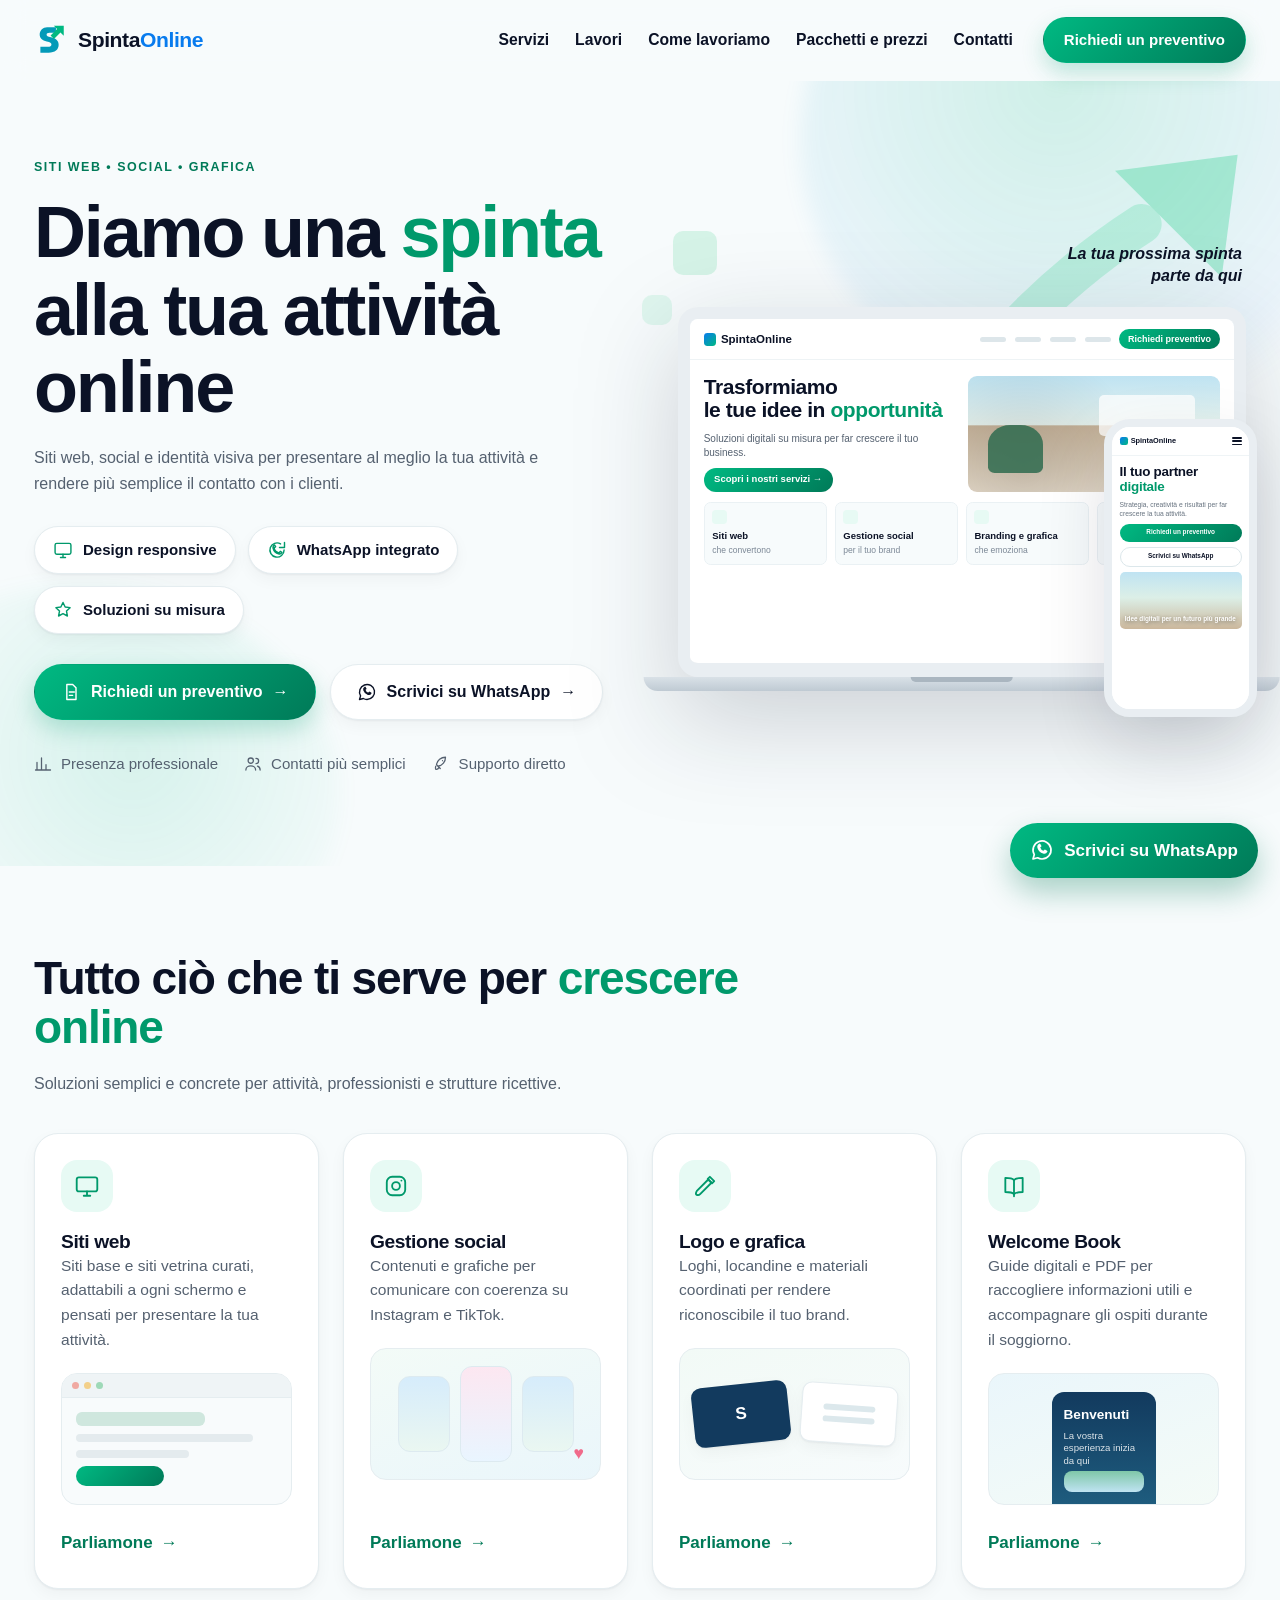
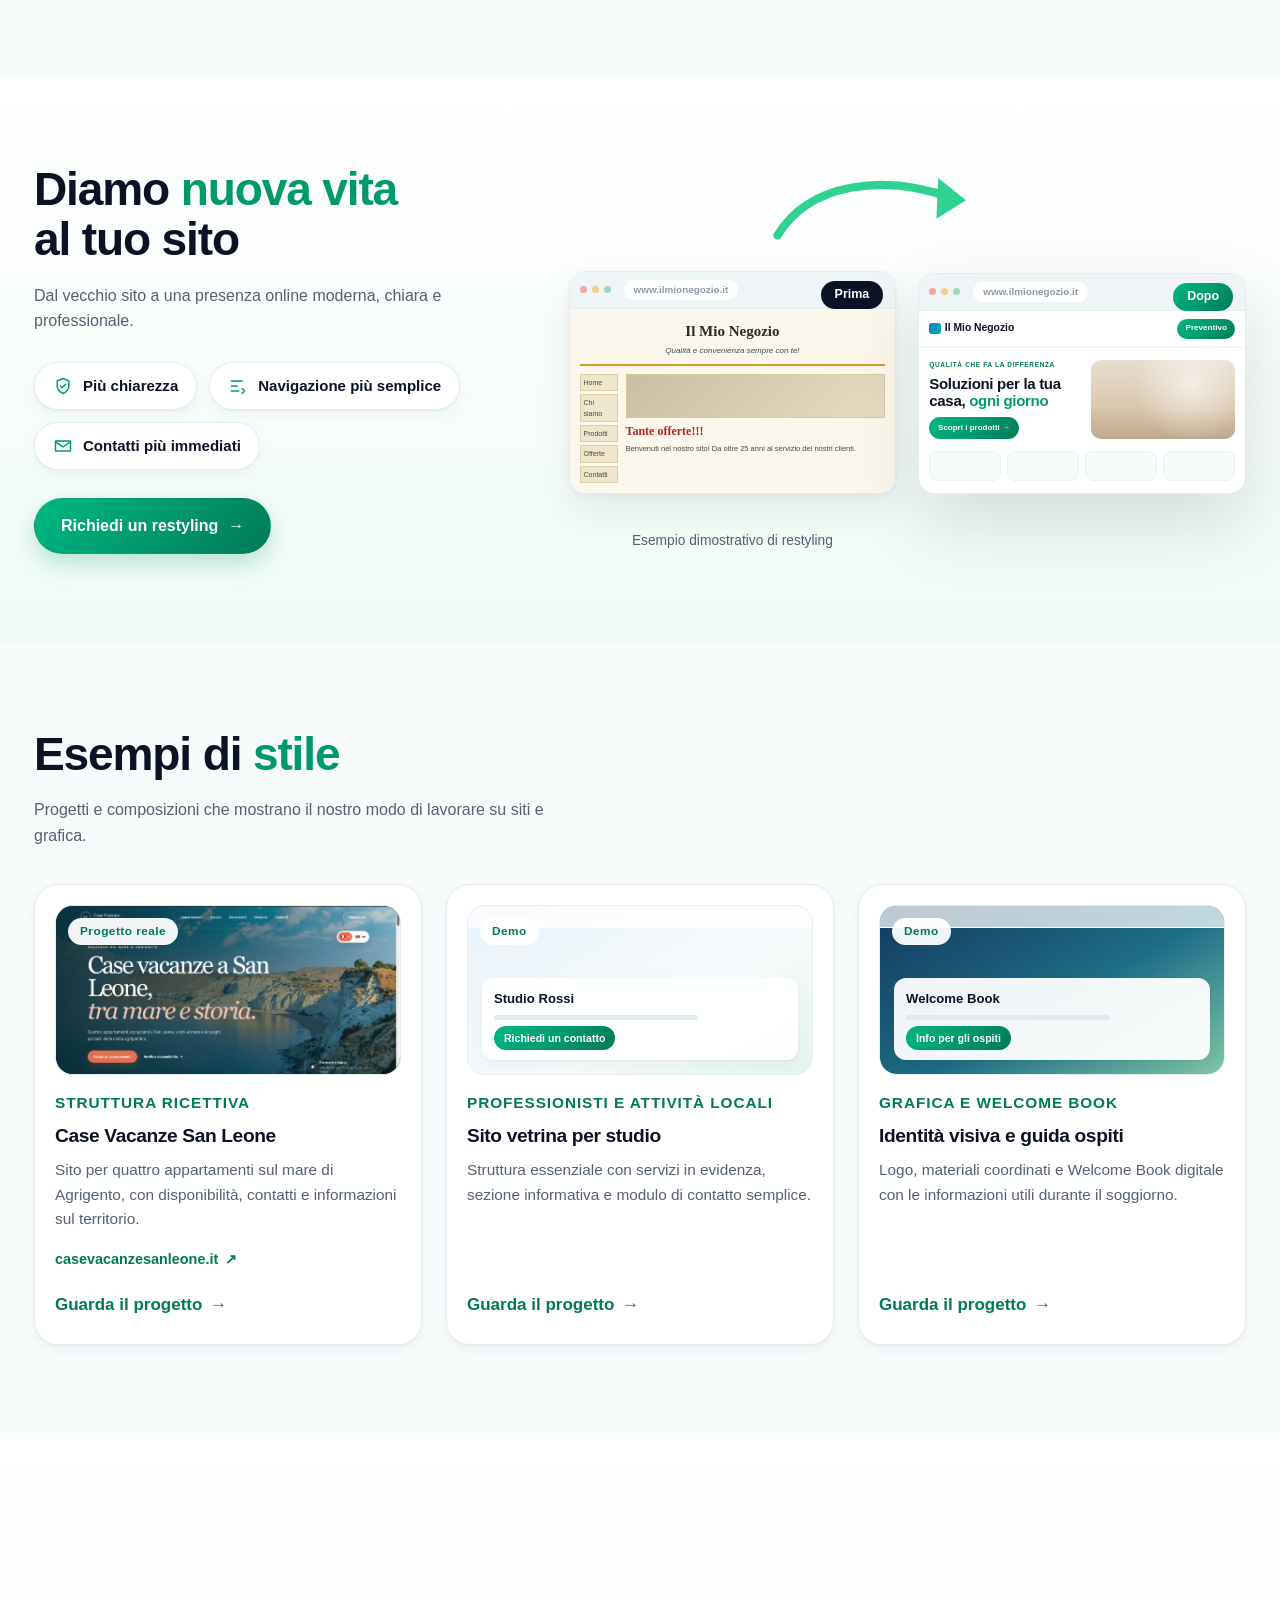
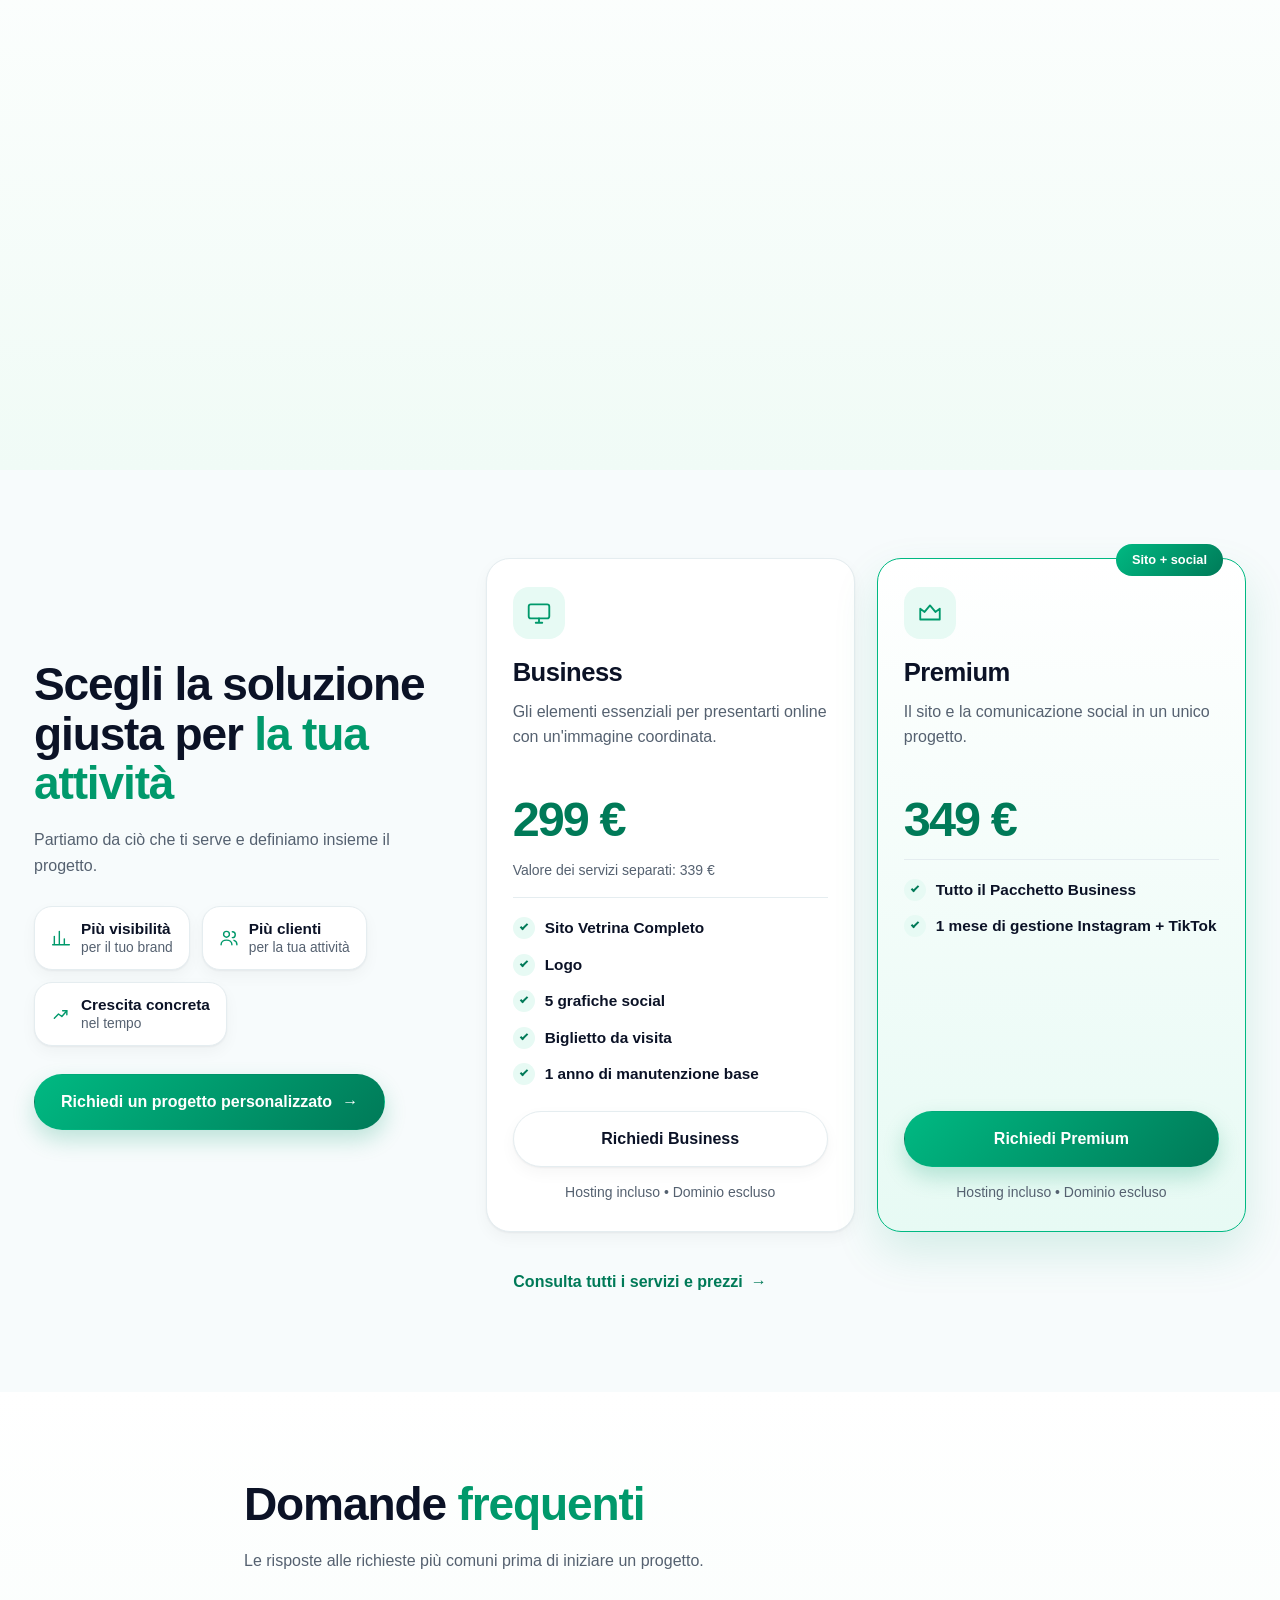
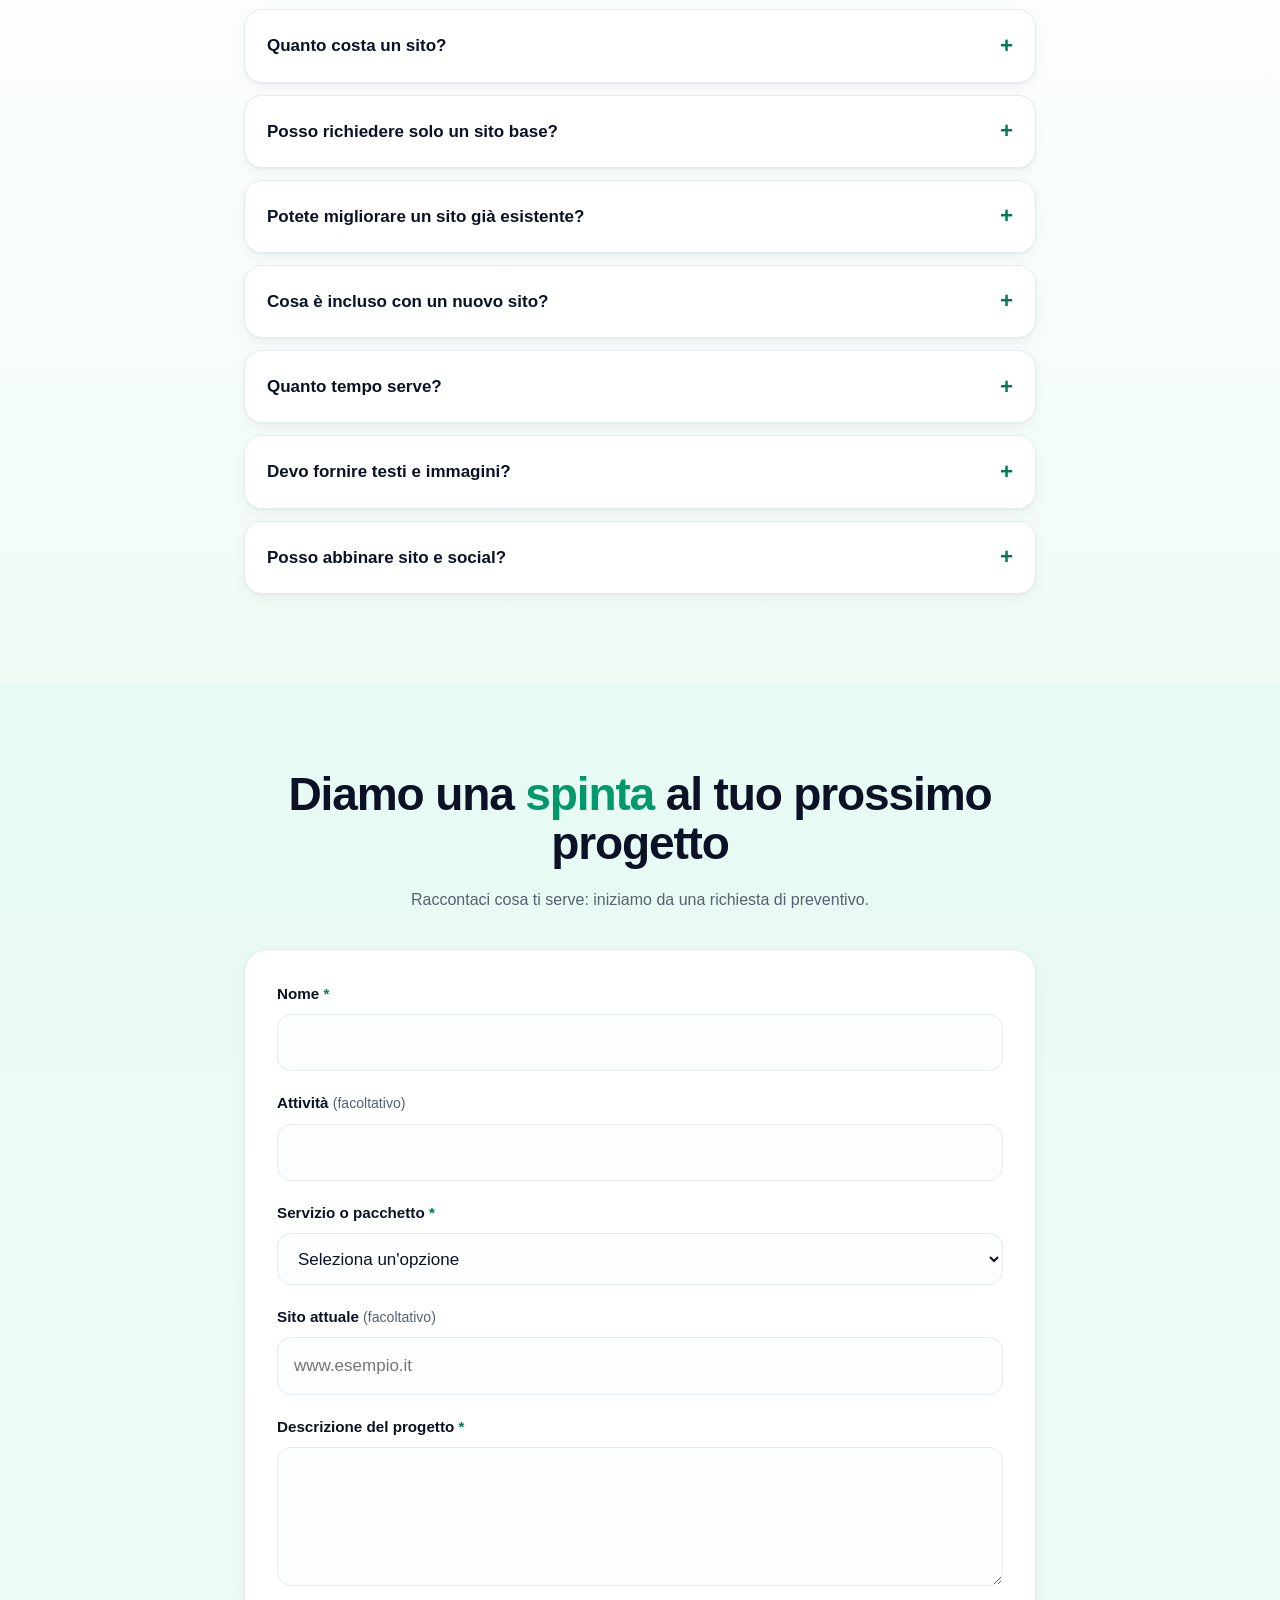
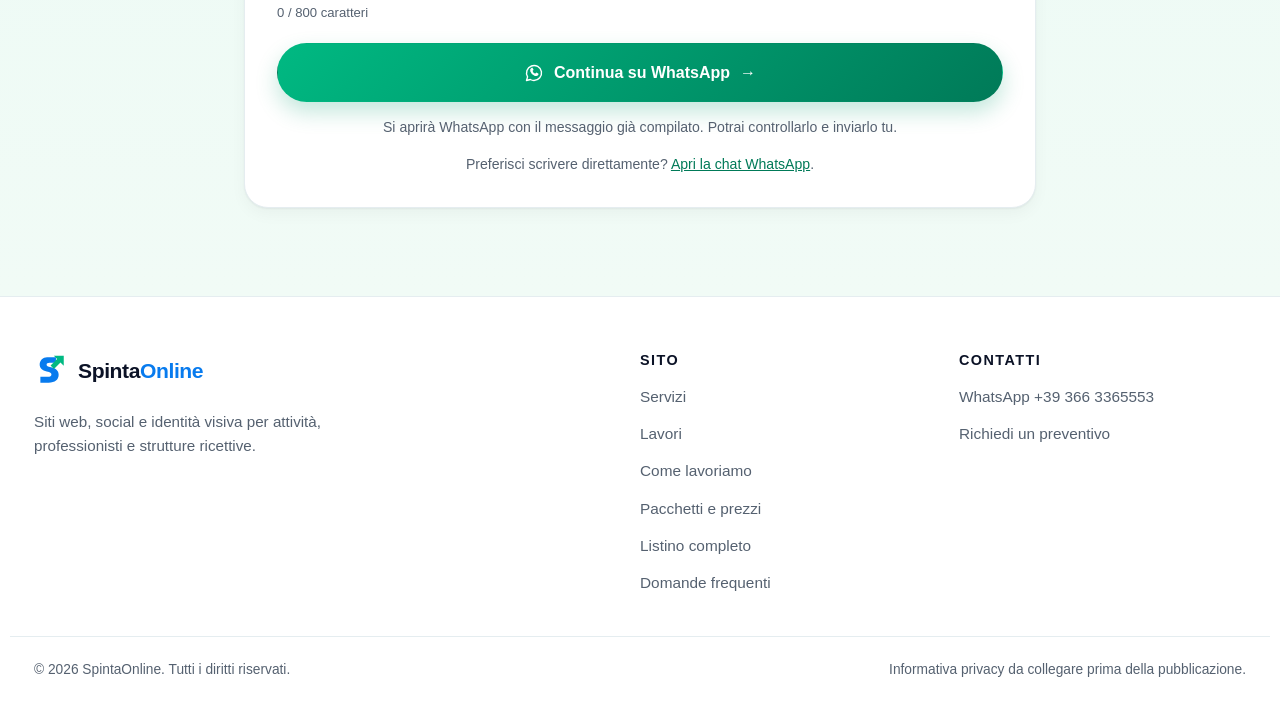
==== index.html @ 78819f88 "Add files via upload" ====
<!doctype html>
<html lang="it">
  <head>
    <meta charset="utf-8" />
    <meta name="viewport" content="width=device-width, initial-scale=1" />
    <title>SpintaOnline — Siti web, social e grafica per la tua attività</title>
    <meta
      name="description"
      content="SpintaOnline realizza siti web, restyling, gestione social, logo e grafica e Welcome Book per attività, professionisti e strutture ricettive. Richiedi un preventivo."
    />
    <meta name="theme-color" content="#F7FBFC" />
    <meta property="og:type" content="website" />
    <meta
      property="og:title"
      content="SpintaOnline — Diamo una spinta alla tua attività online"
    />
    <meta
      property="og:description"
      content="Siti web, social e identità visiva per presentare al meglio la tua attività e rendere più semplice il contatto con i clienti."
    />
    <meta name="twitter:card" content="summary" />
    <link rel="icon" href="favicon.svg" type="image/svg+xml" />
    <link rel="stylesheet" href="assets/css/style.css" />
    <script src="assets/js/main.js" defer></script>
  </head>
  <body>
    <a class="skip-link" href="#main">Salta al contenuto</a>

    <!-- ============ HEADER ============ -->
    <header class="site-header" id="site-header">
      <div class="container header-inner">
        <a class="logo" href="#top" aria-label="SpintaOnline, torna all'inizio">
          <svg
            class="logo-mark"
            viewBox="0 0 48 48"
            role="img"
            aria-hidden="true"
            focusable="false"
          >
            <defs>
              <linearGradient id="lg" x1="0" y1="48" x2="48" y2="0">
                <stop offset="0" stop-color="#087BEE" />
                <stop offset="1" stop-color="#00B982" />
              </linearGradient>
            </defs>
            <path
              d="M31 6H18.5C12.7 6 8 10.5 8 16.2c0 5.2 3.7 8.4 10 9.9 5 1.2 6.6 2.2 6.6 4.2 0 2-1.8 3.3-5 3.3H9v8.3h11.6c9 0 14.2-4.2 14.2-11.1 0-5.6-3.6-8.9-10.8-10.6-4.8-1.1-6.2-2-6.2-3.7 0-1.6 1.4-2.6 4.2-2.6H31z"
              fill="url(#lg)"
            />
            <path
              d="M28 4h14v14l-4.6-4.6-9.2 9.2-4.8-4.8 9.2-9.2z"
              fill="#00B982"
            />
          </svg>
          <span class="logo-text"
            ><span>Spinta</span><span class="logo-text-blue">Online</span></span
          >
        </a>

        <nav class="nav" id="primary-nav" aria-label="Navigazione principale">
          <ul class="nav-list">
            <li><a href="#servizi">Servizi</a></li>
            <li><a href="#lavori">Lavori</a></li>
            <li><a href="#processo">Come lavoriamo</a></li>
            <li><a href="#pacchetti">Pacchetti e prezzi</a></li>
            <li><a href="#contatti">Contatti</a></li>
          </ul>
          <a class="btn btn-primary btn-sm nav-cta" href="#contatti"
            >Richiedi un preventivo</a
          >
        </nav>

        <button
          class="nav-toggle"
          id="nav-toggle"
          type="button"
          aria-expanded="false"
          aria-controls="primary-nav"
        >
          <span class="nav-toggle-bars" aria-hidden="true"
            ><span></span><span></span><span></span
          ></span>
          <span class="sr-only">Apri il menu</span>
        </button>
      </div>
    </header>

    <main id="main">
      <!-- ============ HERO ============ -->
      <section class="hero" id="top">
        <div class="hero-deco" aria-hidden="true">
          <span class="blob blob-1"></span>
          <span class="blob blob-2"></span>
          <span class="sq sq-1"></span>
          <span class="sq sq-2"></span>
          <svg class="arrow-up" viewBox="0 0 300 300" fill="none">
            <path
              d="M18 282C64 212 122 138 206 84"
              stroke="url(#ag)"
              stroke-width="30"
              stroke-linecap="round"
            />
            <path d="M186 44l92-12-12 92z" fill="#25D08B" />
            <defs>
              <linearGradient id="ag" x1="0" y1="300" x2="300" y2="0">
                <stop offset="0" stop-color="#A9EFD3" />
                <stop offset="1" stop-color="#25D08B" />
              </linearGradient>
            </defs>
          </svg>
        </div>

        <div class="container hero-grid">
          <div class="hero-copy">
            <p class="eyebrow">Siti web • Social • Grafica</p>
            <h1>
              Diamo una <span class="accent">spinta</span><br />alla tua
              attività online
            </h1>
            <p class="lead">
              Siti web, social e identità visiva per presentare al meglio la tua
              attività e rendere più semplice il contatto con i clienti.
            </p>

            <ul class="badges">
              <li>
                <svg class="ic" viewBox="0 0 24 24" aria-hidden="true">
                  <rect x="2.5" y="4" width="19" height="13" rx="2" />
                  <path d="M9 21h6M12 17v4" /></svg
                >Design responsive
              </li>
              <li>
                <svg class="ic" viewBox="0 0 24 24" aria-hidden="true">
                  <path d="M20.5 12a8.5 8.5 0 1 1-4.2-7.3" />
                  <path d="M21 3v6h-6" />
                  <path
                    d="M8.5 9.5c.6 2.5 3.5 5.4 6 6l1.4-1.9 2.1 1.2c-.8 1.6-2.4 2.3-4.2 1.8-2.9-.8-5.6-3.5-6.4-6.4-.5-1.8.2-3.4 1.8-4.2l1.2 2.1z"
                  /></svg
                >WhatsApp integrato
              </li>
              <li>
                <svg class="ic" viewBox="0 0 24 24" aria-hidden="true">
                  <path
                    d="M12 3l2.6 5.4 5.9.8-4.3 4.1 1.1 5.9L12 16.4 6.7 19.2l1.1-5.9L3.5 9.2l5.9-.8z"
                  /></svg
                >Soluzioni su misura
              </li>
            </ul>

            <div class="hero-actions">
              <a
                class="btn btn-primary"
                href="#contatti"
                data-preselect="Da definire"
              >
                <svg class="ic ic-btn" viewBox="0 0 24 24" aria-hidden="true">
                  <path d="M7 3h7l4 4v14H7z" />
                  <path d="M10 12h6M10 16h4" />
                </svg>
                Richiedi un preventivo
                <span class="btn-arrow" aria-hidden="true">→</span>
              </a>
              <a
                class="btn btn-ghost"
                href="https://wa.me/393663365553"
                id="hero-whatsapp"
                data-wa-base
                target="_blank"
                rel="noopener"
              >
                <svg class="ic ic-btn" viewBox="0 0 24 24" aria-hidden="true">
                  <path
                    d="M12 21a9 9 0 1 0-7.7-4.4L3 21l4.6-1.2A9 9 0 0 0 12 21z"
                  />
                  <path
                    d="M9.2 9.1c.5 2 2.7 4.2 4.7 4.7l1-1.4 1.7 1c-.6 1.2-1.9 1.7-3.3 1.3-2.3-.7-4.3-2.7-5-5-.4-1.4.1-2.7 1.3-3.3l1 1.7z"
                  />
                </svg>
                Scrivici su WhatsApp
                <span class="btn-arrow" aria-hidden="true">→</span>
              </a>
            </div>

            <ul class="trust-row">
              <li>
                <svg class="ic ic-sm" viewBox="0 0 24 24" aria-hidden="true">
                  <path d="M4 20V10M10 20V4M16 20v-7M22 20H2" /></svg
                >Presenza professionale
              </li>
              <li>
                <svg class="ic ic-sm" viewBox="0 0 24 24" aria-hidden="true">
                  <path
                    d="M9 11a3.5 3.5 0 1 0 0-7 3.5 3.5 0 0 0 0 7zM2.5 20c0-3.3 2.9-5.5 6.5-5.5s6.5 2.2 6.5 5.5"
                  />
                  <path
                    d="M16 4.5a3.5 3.5 0 0 1 0 7M18 14.8c2.1.6 3.5 2.3 3.5 5.2"
                  /></svg
                >Contatti più semplici
              </li>
              <li>
                <svg class="ic ic-sm" viewBox="0 0 24 24" aria-hidden="true">
                  <path d="M5 15c-1 3 0 4 0 4s3 .5 4-2" />
                  <path d="M11 18l-5-5c1-6 6-10 12-10 0 6-4 11-10 12z" />
                  <path d="M14 7.5h.01" /></svg
                >Supporto diretto
              </li>
            </ul>
          </div>

          <div class="hero-visual">
            <p class="hand-note" aria-hidden="true">
              La tua prossima spinta<br />parte da qui
            </p>

            <!-- Mockup laptop: mini-interfaccia dimostrativa in HTML/CSS -->
            <div
              class="laptop"
              role="img"
              aria-label="Anteprima dimostrativa di un sito web SpintaOnline su laptop"
            >
              <div class="laptop-screen">
                <div class="mini-site">
                  <div class="mini-nav">
                    <span class="mini-logo"><i></i>SpintaOnline</span>
                    <span class="mini-links"><b></b><b></b><b></b><b></b></span>
                    <span class="mini-pill">Richiedi preventivo</span>
                  </div>
                  <div class="mini-hero">
                    <div class="mini-hero-copy">
                      <h4>
                        Trasformiamo<br />le tue idee in <em>opportunità</em>
                      </h4>
                      <p>
                        Soluzioni digitali su misura per far crescere il tuo
                        business.
                      </p>
                      <span class="mini-btn">Scopri i nostri servizi →</span>
                    </div>
                    <div
                      class="mini-photo mini-photo-terrace"
                      aria-hidden="true"
                    >
                      <span class="mini-photo-label"
                        >Più di un sito,<br />una destinazione. <i>→</i></span
                      >
                    </div>
                  </div>
                  <div class="mini-cards">
                    <span
                      ><i class="dot"></i>Siti web<em>che convertono</em></span
                    >
                    <span
                      ><i class="dot"></i>Gestione social<em
                        >per il tuo brand</em
                      ></span
                    >
                    <span
                      ><i class="dot"></i>Branding e grafica<em
                        >che emoziona</em
                      ></span
                    >
                    <span
                      ><i class="dot"></i>Pubblicità online<em
                        >più risultati</em
                      ></span
                    >
                  </div>
                </div>
              </div>
              <div class="laptop-base" aria-hidden="true"><span></span></div>
            </div>

            <div
              class="phone"
              role="img"
              aria-label="Anteprima dimostrativa dello stesso sito su smartphone"
            >
              <div class="phone-screen">
                <div class="ph-nav">
                  <span class="mini-logo"><i></i>SpintaOnline</span
                  ><span class="ph-burger" aria-hidden="true"
                    ><b></b><b></b><b></b
                  ></span>
                </div>
                <div class="ph-body">
                  <h5>Il tuo partner<br /><em>digitale</em></h5>
                  <p>
                    Strategia, creatività e risultati per far crescere la tua
                    attività.
                  </p>
                  <span class="ph-btn ph-btn-solid"
                    >Richiedi un preventivo</span
                  >
                  <span class="ph-btn ph-btn-line">Scrivici su WhatsApp</span>
                  <span class="ph-photo" aria-hidden="true"
                    ><em>Idee digitali per un futuro più grande</em></span
                  >
                </div>
              </div>
            </div>
          </div>
        </div>
      </section>

      <!-- ============ SERVIZI ============ -->
      <section class="section" id="servizi">
        <div class="container">
          <div class="section-head reveal">
            <h2>
              Tutto ciò che ti serve per
              <span class="accent">crescere online</span>
            </h2>
            <p class="lead">
              Soluzioni semplici e concrete per attività, professionisti e
              strutture ricettive.
            </p>
          </div>

          <div class="grid grid-4">
            <article class="card service-card reveal">
              <span class="card-icon" aria-hidden="true"
                ><svg viewBox="0 0 24 24">
                  <rect x="2.5" y="4" width="19" height="13" rx="2" />
                  <path d="M9 21h6M12 17v4" /></svg
              ></span>
              <h3>Siti web</h3>
              <p>
                Siti base e siti vetrina curati, adattabili a ogni schermo e
                pensati per presentare la tua attività.
              </p>
              <div class="preview preview-browser" aria-hidden="true">
                <span class="pv-bar"><i></i><i></i><i></i></span>
                <span class="pv-body"
                  ><b class="pv-title"></b><b class="pv-line"></b
                  ><b class="pv-line short"></b><b class="pv-cta"></b
                ></span>
              </div>
              <a class="card-link" href="#contatti" data-preselect="Sito Base"
                >Parliamone <span aria-hidden="true">→</span></a
              >
            </article>

            <article class="card service-card reveal">
              <span class="card-icon" aria-hidden="true"
                ><svg viewBox="0 0 24 24">
                  <rect x="3.5" y="3.5" width="17" height="17" rx="5" />
                  <circle cx="12" cy="12" r="3.6" />
                  <path d="M17 7h.01" /></svg
              ></span>
              <h3>Gestione social</h3>
              <p>
                Contenuti e grafiche per comunicare con coerenza su Instagram e
                TikTok.
              </p>
              <div class="preview preview-social" aria-hidden="true">
                <span class="pv-post"></span><span class="pv-post alt"></span
                ><span class="pv-post"></span>
                <span class="pv-heart">♥</span>
              </div>
              <a
                class="card-link"
                href="#contatti"
                data-preselect="Instagram + TikTok"
                >Parliamone <span aria-hidden="true">→</span></a
              >
            </article>

            <article class="card service-card reveal">
              <span class="card-icon" aria-hidden="true"
                ><svg viewBox="0 0 24 24">
                  <path
                    d="M4 20s-1-1 .5-3.5L15 6l3 3L7.5 19.5C6 21 4 20 4 20z"
                  />
                  <path d="M14.5 5.5l2-2 4 4-2 2z" /></svg
              ></span>
              <h3>Logo e grafica</h3>
              <p>
                Loghi, locandine e materiali coordinati per rendere
                riconoscibile il tuo brand.
              </p>
              <div class="preview preview-brand" aria-hidden="true">
                <span class="pv-card pv-card-dark">S</span>
                <span class="pv-card pv-card-light"><b></b><b></b></span>
              </div>
              <a
                class="card-link"
                href="#contatti"
                data-preselect="Logo e grafica"
                >Parliamone <span aria-hidden="true">→</span></a
              >
            </article>

            <article class="card service-card reveal">
              <span class="card-icon" aria-hidden="true"
                ><svg viewBox="0 0 24 24">
                  <path
                    d="M12 6.5C10.5 5 8.5 4.5 4 4.5v13c4.5 0 6.5.5 8 2 1.5-1.5 3.5-2 8-2v-13c-4.5 0-6.5.5-8 2z"
                  />
                  <path d="M12 6.5v15" /></svg
              ></span>
              <h3>Welcome Book</h3>
              <p>
                Guide digitali e PDF per raccogliere informazioni utili e
                accompagnare gli ospiti durante il soggiorno.
              </p>
              <div class="preview preview-book" aria-hidden="true">
                <span class="pv-tablet"
                  ><b>Benvenuti</b><i>La vostra esperienza inizia da qui</i
                  ><u></u
                ></span>
              </div>
              <a
                class="card-link"
                href="#contatti"
                data-preselect="Welcome Book digitale / PDF"
                >Parliamone <span aria-hidden="true">→</span></a
              >
            </article>
          </div>
        </div>
      </section>

      <!-- ============ RESTYLING ============ -->
      <section class="section section-soft" id="restyling">
        <div class="container restyling-grid">
          <div class="reveal">
            <h2>
              Diamo <span class="accent">nuova vita</span><br />al tuo sito
            </h2>
            <p class="lead">
              Dal vecchio sito a una presenza online moderna, chiara e
              professionale.
            </p>
            <ul class="pill-list">
              <li>
                <svg class="ic" viewBox="0 0 24 24" aria-hidden="true">
                  <path d="M12 3l7 3v6c0 4-3 7-7 9-4-2-7-5-7-9V6z" />
                  <path d="M9 12l2 2 4-4" /></svg
                >Più chiarezza
              </li>
              <li>
                <svg class="ic" viewBox="0 0 24 24" aria-hidden="true">
                  <path d="M4 12h7M4 6h13M4 18h9" />
                  <path d="M17 15l3 3-3 3" /></svg
                >Navigazione più semplice
              </li>
              <li>
                <svg class="ic" viewBox="0 0 24 24" aria-hidden="true">
                  <path d="M3 6h18v12H3z" />
                  <path d="M3 7l9 6 9-6" /></svg
                >Contatti più immediati
              </li>
            </ul>
            <a
              class="btn btn-primary"
              href="#contatti"
              data-preselect="Restyling sito esistente"
              >Richiedi un restyling
              <span class="btn-arrow" aria-hidden="true">→</span></a
            >
          </div>

          <div class="compare reveal">
            <svg class="curve-arrow" viewBox="0 0 220 90" aria-hidden="true">
              <path
                d="M6 74C40 18 120 6 196 34"
                stroke="#25D08B"
                stroke-width="9"
                stroke-linecap="round"
                fill="none"
              />
              <path d="M180 12l30 24-32 20z" fill="#25D08B" />
            </svg>

            <figure class="browser browser-old">
              <span class="tag tag-dark">Prima</span>
              <span class="pv-bar" aria-hidden="true"
                ><i></i><i></i><i></i><b>www.ilmionegozio.it</b></span
              >
              <div class="old-body" aria-hidden="true">
                <div class="old-head">
                  <strong>Il Mio Negozio</strong
                  ><em>Qualità e convenienza sempre con te!</em>
                </div>
                <div class="old-cols">
                  <ul class="old-menu">
                    <li>Home</li>
                    <li>Chi siamo</li>
                    <li>Prodotti</li>
                    <li>Offerte</li>
                    <li>Contatti</li>
                  </ul>
                  <div class="old-main">
                    <span class="old-img"></span>
                    <p class="old-shout">Tante offerte!!!</p>
                    <p class="old-text">
                      Benvenuti nel nostro sito! Da oltre 25 anni al servizio
                      dei nostri clienti.
                    </p>
                  </div>
                </div>
              </div>
              <figcaption class="sr-only">
                Esempio di sito datato con gerarchia debole.
              </figcaption>
            </figure>

            <figure class="browser browser-new">
              <span class="tag tag-green">Dopo</span>
              <span class="pv-bar" aria-hidden="true"
                ><i></i><i></i><i></i><b>www.ilmionegozio.it</b></span
              >
              <div class="new-body" aria-hidden="true">
                <div class="new-nav">
                  <span class="mini-logo"><i></i>Il Mio Negozio</span
                  ><span class="mini-pill">Preventivo</span>
                </div>
                <div class="new-hero">
                  <div>
                    <span class="new-eyebrow"
                      >Qualità che fa la differenza</span
                    >
                    <h4>Soluzioni per la tua casa, <em>ogni giorno</em></h4>
                    <span class="mini-btn">Scopri i prodotti →</span>
                  </div>
                  <span class="mini-photo mini-photo-room"></span>
                </div>
                <div class="new-cards">
                  <span></span><span></span><span></span><span></span>
                </div>
              </div>
              <figcaption class="sr-only">
                Esempio dello stesso sito dopo il restyling.
              </figcaption>
            </figure>

            <p class="demo-note">Esempio dimostrativo di restyling</p>
          </div>
        </div>
      </section>

      <!-- ============ LAVORI / PROGETTI ============ -->
      <section class="section" id="lavori">
        <div class="container">
          <div class="section-head reveal">
            <h2>Esempi di <span class="accent">stile</span></h2>
            <p class="lead">
              Progetti e composizioni che mostrano il nostro modo di lavorare su
              siti e grafica.
            </p>
          </div>

          <div class="grid grid-3">
            <article class="card work-card reveal">
              <div class="work-preview work-preview-real" aria-hidden="true">
                <img
                  src="assets/images/casevacanzesanleone.png"
                  alt="Homepage del sito Case Vacanze San Leone"
                /><span class="work-chip">Progetto reale</span>
              </div>
              <p class="cat">Struttura ricettiva</p>
              <h3>Case Vacanze San Leone</h3>
              <p>
                Sito per quattro appartamenti sul mare di Agrigento, con
                disponibilità, contatti e informazioni sul territorio.
              </p>
              <a
                class="project-site-link"
                href="https://casevacanzesanleone.it/"
                target="_blank"
                rel="noopener"
                >casevacanzesanleone.it <span aria-hidden="true">↗</span></a
              >
              <button class="card-link" type="button" data-dialog="work-1">
                Guarda il progetto <span aria-hidden="true">→</span>
              </button>
            </article>

            <article class="card work-card reveal">
              <div class="work-preview work-preview-2" aria-hidden="true">
                <span class="work-chip">Demo</span
                ><span class="wp-card"
                  ><b>Studio Rossi</b><i></i><u>Richiedi un contatto</u></span
                >
              </div>
              <p class="cat">Professionisti e attività locali</p>
              <h3>Sito vetrina per studio</h3>
              <p>
                Struttura essenziale con servizi in evidenza, sezione
                informativa e modulo di contatto semplice.
              </p>
              <button class="card-link" type="button" data-dialog="work-2">
                Guarda il progetto <span aria-hidden="true">→</span>
              </button>
            </article>

            <article class="card work-card reveal">
              <div class="work-preview work-preview-3" aria-hidden="true">
                <span class="work-chip">Demo</span
                ><span class="wp-card"
                  ><b>Welcome Book</b><i></i><u>Info per gli ospiti</u></span
                >
              </div>
              <p class="cat">Grafica e Welcome Book</p>
              <h3>Identità visiva e guida ospiti</h3>
              <p>
                Logo, materiali coordinati e Welcome Book digitale con le
                informazioni utili durante il soggiorno.
              </p>
              <button class="card-link" type="button" data-dialog="work-3">
                Guarda il progetto <span aria-hidden="true">→</span>
              </button>
            </article>
          </div>
        </div>
      </section>

      <!-- ============ COME LAVORIAMO ============ -->
      <section class="section section-soft" id="processo">
        <div class="container">
          <div class="section-head reveal">
            <h2>Come <span class="accent">lavoriamo</span></h2>
            <p class="lead">
              Un percorso semplice, dall'idea alla pubblicazione.
            </p>
          </div>

          <ol class="steps">
            <li class="card step-card reveal">
              <span class="step-num">1</span>
              <span class="step-icon" aria-hidden="true"
                ><svg viewBox="0 0 24 24">
                  <path d="M4 5h13v9H9l-5 4z" />
                  <path d="M8 9h5" /></svg
              ></span>
              <h3>Ci contatti</h3>
              <p>
                Raccontaci la tua attività, le tue esigenze e ciò che vorresti
                realizzare.
              </p>
            </li>
            <li class="card step-card reveal">
              <span class="step-num">2</span>
              <span class="step-icon" aria-hidden="true"
                ><svg viewBox="0 0 24 24">
                  <path d="M6 3h9l4 4v14H6z" />
                  <path d="M9 9h5M9 12h3" />
                  <circle cx="14" cy="16" r="3" />
                  <path d="M16.2 18.2L19 21" /></svg
              ></span>
              <h3>Definiamo il progetto</h3>
              <p>Concordiamo contenuti, funzionalità, tempi e preventivo.</p>
            </li>
            <li class="card step-card reveal">
              <span class="step-num">3</span>
              <span class="step-icon" aria-hidden="true"
                ><svg viewBox="0 0 24 24">
                  <rect x="2.5" y="4" width="19" height="13" rx="2" />
                  <path d="M9 21h6" />
                  <path d="M8 13s1-4 4-4 4 2 4 2" /></svg
              ></span>
              <h3>Realizziamo il lavoro</h3>
              <p>
                Prepariamo il progetto e condividiamo gli aggiornamenti per
                raccogliere il tuo feedback.
              </p>
            </li>
            <li class="card step-card reveal">
              <span class="step-num">4</span>
              <span class="step-icon" aria-hidden="true"
                ><svg viewBox="0 0 24 24">
                  <path d="M5 15c-1 3 0 4 0 4s3 .5 4-2" />
                  <path d="M11 18l-5-5c1-6 6-10 12-10 0 6-4 11-10 12z" />
                  <path d="M14 7.5h.01" /></svg
              ></span>
              <h3>Andiamo online</h3>
              <p>
                Dopo la verifica finale, il progetto è pronto per essere
                pubblicato.
              </p>
            </li>
          </ol>

          <div class="center reveal">
            <a
              class="btn btn-primary btn-lg"
              href="https://wa.me/393663365553"
              data-wa-base
              target="_blank"
              rel="noopener"
            >
              <svg class="ic ic-btn" viewBox="0 0 24 24" aria-hidden="true">
                <path
                  d="M12 21a9 9 0 1 0-7.7-4.4L3 21l4.6-1.2A9 9 0 0 0 12 21z"
                />
                <path
                  d="M9.2 9.1c.5 2 2.7 4.2 4.7 4.7l1-1.4 1.7 1c-.6 1.2-1.9 1.7-3.3 1.3-2.3-.7-4.3-2.7-5-5-.4-1.4.1-2.7 1.3-3.3l1 1.7z"
                />
              </svg>
              Parliamo del tuo progetto su WhatsApp
              <span class="btn-arrow" aria-hidden="true">→</span>
            </a>
          </div>
        </div>
      </section>

      <!-- ============ PACCHETTI ============ -->
      <section class="section" id="pacchetti">
        <div class="container plans-grid">
          <div class="reveal">
            <h2>
              Scegli la soluzione giusta per
              <span class="accent">la tua attività</span>
            </h2>
            <p class="lead">
              Partiamo da ciò che ti serve e definiamo insieme il progetto.
            </p>
            <ul class="feature-list">
              <li>
                <svg class="ic" viewBox="0 0 24 24" aria-hidden="true">
                  <path d="M4 20V10M10 20V4M16 20v-7M22 20H2" /></svg
                ><span><b>Più visibilità</b>per il tuo brand</span>
              </li>
              <li>
                <svg class="ic" viewBox="0 0 24 24" aria-hidden="true">
                  <path
                    d="M9 11a3.5 3.5 0 1 0 0-7 3.5 3.5 0 0 0 0 7zM2.5 20c0-3.3 2.9-5.5 6.5-5.5s6.5 2.2 6.5 5.5"
                  />
                  <path
                    d="M16 4.5a3.5 3.5 0 0 1 0 7M18 14.8c2.1.6 3.5 2.3 3.5 5.2"
                  /></svg
                ><span><b>Più clienti</b>per la tua attività</span>
              </li>
              <li>
                <svg class="ic" viewBox="0 0 24 24" aria-hidden="true">
                  <path d="M4 17l5-5 4 3 6-7" />
                  <path d="M14 8h5v5" /></svg
                ><span><b>Crescita concreta</b>nel tempo</span>
              </li>
            </ul>
            <a
              class="btn btn-primary"
              href="#contatti"
              data-preselect="Da definire"
              >Richiedi un progetto personalizzato
              <span class="btn-arrow" aria-hidden="true">→</span></a
            >
          </div>

          <div class="plans reveal">
            <article class="card plan">
              <span class="card-icon" aria-hidden="true"
                ><svg viewBox="0 0 24 24">
                  <rect x="2.5" y="4" width="19" height="13" rx="2" />
                  <path d="M9 21h6M12 17v4" /></svg
              ></span>
              <h3>Business</h3>
              <p class="plan-desc">
                Gli elementi essenziali per presentarti online con un'immagine
                coordinata.
              </p>
              <p class="plan-price">299 €</p>
              <p class="plan-value">Valore dei servizi separati: 339 €</p>
              <ul class="check-list">
                <li>Sito Vetrina Completo</li>
                <li>Logo</li>
                <li>5 grafiche social</li>
                <li>Biglietto da visita</li>
                <li>1 anno di manutenzione base</li>
              </ul>
              <a
                class="btn btn-ghost btn-block"
                href="#contatti"
                data-preselect="Pacchetto Business"
                >Richiedi Business</a
              >
              <p class="plan-note">Hosting incluso • Dominio escluso</p>
            </article>

            <article class="card plan plan-featured">
              <span class="plan-badge">Sito + social</span>
              <span class="card-icon" aria-hidden="true"
                ><svg viewBox="0 0 24 24">
                  <path d="M3 8l4 3 5-6 5 6 4-3v10H3z" /></svg
              ></span>
              <h3>Premium</h3>
              <p class="plan-desc">
                Il sito e la comunicazione social in un unico progetto.
              </p>
              <p class="plan-price">349 €</p>
              <ul class="check-list">
                <li>Tutto il Pacchetto Business</li>
                <li>1 mese di gestione Instagram + TikTok</li>
              </ul>
              <a
                class="btn btn-primary btn-block"
                href="#contatti"
                data-preselect="Pacchetto Premium"
                >Richiedi Premium</a
              >
              <p class="plan-note">Hosting incluso • Dominio escluso</p>
            </article>
          </div>
        </div>
        <div class="container plans-more">
          <a class="card-link" href="prezzi.html"
            >Consulta tutti i servizi e prezzi
            <span aria-hidden="true">→</span></a
          >
        </div>
      </section>

      <!-- ============ FAQ ============ -->
      <section class="section section-soft" id="faq">
        <div class="container narrow">
          <div class="section-head reveal">
            <h2>Domande <span class="accent">frequenti</span></h2>
            <p class="lead">
              Le risposte alle richieste più comuni prima di iniziare un
              progetto.
            </p>
          </div>
          <div class="faq-list reveal">
            <details>
              <summary>Quanto costa un sito?</summary>
              <p>
                Il Sito Base costa 199 € e il Sito Vetrina Completo 299 €. Puoi
                anche richiedere un progetto personalizzato.
                <a href="prezzi.html">Consulta il listino completo</a>.
              </p>
            </details>
            <details>
              <summary>Posso richiedere solo un sito base?</summary>
              <p>
                Sì. Il Sito Base costa 199 €: una pagina professionale per
                presentare attività, servizi, contatti e WhatsApp.
              </p>
            </details>
            <details>
              <summary>Potete migliorare un sito già esistente?</summary>
              <p>
                Sì. Il restyling costa 120 € e comprende il rinnovamento grafico
                e il miglioramento di un sito già online.
              </p>
            </details>
            <details>
              <summary>Cosa è incluso con un nuovo sito?</summary>
              <p>
                Con ogni nuovo sito sono inclusi hosting e 1 anno di
                manutenzione base. Dominio incluso. Dal secondo anno, la
                manutenzione base costa 60 €/anno.
              </p>
            </details>
            <details>
              <summary>Quanto tempo serve?</summary>
              <p>
                I tempi vengono concordati nel preventivo in base al lavoro e ai
                materiali disponibili.
              </p>
            </details>
            <details>
              <summary>Devo fornire testi e immagini?</summary>
              <p>
                I materiali disponibili e l'eventuale supporto per prepararli si
                concordano all'inizio.
              </p>
            </details>
            <details>
              <summary>Posso abbinare sito e social?</summary>
              <p>
                Sì. Il Pacchetto Premium costa 349 € e comprende tutto il
                Business più 1 mese di gestione Instagram + TikTok. Dal secondo
                mese, la gestione social può continuare a 70 €/mese.
              </p>
            </details>
          </div>
        </div>
      </section>

      <!-- ============ CONTATTI ============ -->
      <section class="section contact-section" id="contatti">
        <div class="container narrow">
          <div class="section-head reveal">
            <h2>
              Diamo una <span class="accent">spinta</span> al tuo prossimo
              progetto
            </h2>
            <p class="lead">
              Raccontaci cosa ti serve: iniziamo da una richiesta di preventivo.
            </p>
          </div>

          <div class="card contact-card reveal">
            <form id="contact-form" novalidate>
              <div class="field">
                <label for="f-nome"
                  >Nome <span class="req" aria-hidden="true">*</span></label
                >
                <input
                  id="f-nome"
                  name="nome"
                  type="text"
                  autocomplete="name"
                  required
                  aria-describedby="e-nome"
                />
                <p class="error" id="e-nome" hidden></p>
              </div>

              <div class="field">
                <label for="f-attivita"
                  >Attività <span class="opt">(facoltativo)</span></label
                >
                <input
                  id="f-attivita"
                  name="attivita"
                  type="text"
                  autocomplete="organization"
                />
              </div>

              <div class="field">
                <label for="f-servizio"
                  >Servizio o pacchetto
                  <span class="req" aria-hidden="true">*</span></label
                >
                <select
                  id="f-servizio"
                  name="servizio"
                  required
                  aria-describedby="e-servizio"
                >
                  <option value="">Seleziona un'opzione</option>
                  <option>Sito Base</option>
                  <option>Sito Vetrina Completo</option>
                  <option>Restyling sito esistente</option>
                  <option>Instagram + TikTok</option>
                  <option>Logo</option>
                  <option>5 grafiche social</option>
                  <option>Locandina / Flyer</option>
                  <option>Biglietto da visita</option>
                  <option>Logo e grafica</option>
                  <option>Welcome Book digitale / PDF</option>
                  <option>Pacchetto Business</option>
                  <option>Pacchetto Premium</option>
                  <option>Da definire</option>
                </select>
                <p class="error" id="e-servizio" hidden></p>
              </div>

              <div class="field">
                <label for="f-sito"
                  >Sito attuale <span class="opt">(facoltativo)</span></label
                >
                <input
                  id="f-sito"
                  name="sito"
                  type="text"
                  inputmode="url"
                  placeholder="www.esempio.it"
                />
              </div>

              <div class="field">
                <label for="f-descrizione"
                  >Descrizione del progetto
                  <span class="req" aria-hidden="true">*</span></label
                >
                <textarea
                  id="f-descrizione"
                  name="descrizione"
                  rows="4"
                  maxlength="800"
                  required
                  aria-describedby="e-descrizione f-count"
                ></textarea>
                <p class="counter" id="f-count">0 / 800 caratteri</p>
                <p class="error" id="e-descrizione" hidden></p>
              </div>

              <button class="btn btn-primary btn-block btn-lg" type="submit">
                <svg class="ic ic-btn" viewBox="0 0 24 24" aria-hidden="true">
                  <path
                    d="M12 21a9 9 0 1 0-7.7-4.4L3 21l4.6-1.2A9 9 0 0 0 12 21z"
                  />
                  <path
                    d="M9.2 9.1c.5 2 2.7 4.2 4.7 4.7l1-1.4 1.7 1c-.6 1.2-1.9 1.7-3.3 1.3-2.3-.7-4.3-2.7-5-5-.4-1.4.1-2.7 1.3-3.3l1 1.7z"
                  />
                </svg>
                Continua su WhatsApp
                <span class="btn-arrow" aria-hidden="true">→</span>
              </button>
              <p class="form-hint">
                Si aprirà WhatsApp con il messaggio già compilato. Potrai
                controllarlo e inviarlo tu.
              </p>
              <p class="form-hint">
                Preferisci scrivere direttamente?
                <a
                  href="https://wa.me/393663365553"
                  data-wa-base
                  target="_blank"
                  rel="noopener"
                  >Apri la chat WhatsApp</a
                >.
              </p>
            </form>
          </div>
        </div>
      </section>
    </main>

    <!-- ============ FOOTER ============ -->
    <footer class="site-footer">
      <div class="container footer-grid">
        <div>
          <a class="logo" href="#top" aria-label="SpintaOnline">
            <svg
              class="logo-mark"
              viewBox="0 0 48 48"
              aria-hidden="true"
              focusable="false"
            >
              <path
                d="M31 6H18.5C12.7 6 8 10.5 8 16.2c0 5.2 3.7 8.4 10 9.9 5 1.2 6.6 2.2 6.6 4.2 0 2-1.8 3.3-5 3.3H9v8.3h11.6c9 0 14.2-4.2 14.2-11.1 0-5.6-3.6-8.9-10.8-10.6-4.8-1.1-6.2-2-6.2-3.7 0-1.6 1.4-2.6 4.2-2.6H31z"
                fill="#087BEE"
              />
              <path
                d="M28 4h14v14l-4.6-4.6-9.2 9.2-4.8-4.8 9.2-9.2z"
                fill="#00B982"
              />
            </svg>
            <span class="logo-text"
              ><span>Spinta</span
              ><span class="logo-text-blue">Online</span></span
            >
          </a>
          <p class="footer-desc">
            Siti web, social e identità visiva per attività, professionisti e
            strutture ricettive.
          </p>
        </div>
        <nav aria-label="Navigazione footer">
          <h2 class="footer-title">Sito</h2>
          <ul class="footer-links">
            <li><a href="#servizi">Servizi</a></li>
            <li><a href="#lavori">Lavori</a></li>
            <li><a href="#processo">Come lavoriamo</a></li>
            <li><a href="#pacchetti">Pacchetti e prezzi</a></li>
            <li><a href="prezzi.html">Listino completo</a></li>
            <li><a href="#faq">Domande frequenti</a></li>
          </ul>
        </nav>
        <div>
          <h2 class="footer-title">Contatti</h2>
          <ul class="footer-links">
            <li>
              <a
                href="https://wa.me/393663365553"
                data-wa-base
                target="_blank"
                rel="noopener"
                >WhatsApp +39 366 3365553</a
              >
            </li>
            <li><a href="#contatti">Richiedi un preventivo</a></li>
          </ul>
        </div>
      </div>
      <div class="container footer-bottom">
        <p>
          © <span id="year">2026</span> SpintaOnline. Tutti i diritti riservati.
        </p>
        <p class="footer-legal">
          Informativa privacy da collegare prima della pubblicazione.
        </p>
      </div>
    </footer>

    <!-- CTA persistente WhatsApp -->
    <a
      class="wa-float"
      id="wa-float"
      href="https://wa.me/393663365553"
      data-wa-base
      target="_blank"
      rel="noopener"
    >
      <svg viewBox="0 0 24 24" aria-hidden="true">
        <path d="M12 21a9 9 0 1 0-7.7-4.4L3 21l4.6-1.2A9 9 0 0 0 12 21z" />
        <path
          d="M9.2 9.1c.5 2 2.7 4.2 4.7 4.7l1-1.4 1.7 1c-.6 1.2-1.9 1.7-3.3 1.3-2.3-.7-4.3-2.7-5-5-.4-1.4.1-2.7 1.3-3.3l1 1.7z"
        />
      </svg>
      <span class="wa-float-text">Scrivici su WhatsApp</span>
    </a>

    <!-- Dialog progetti -->
    <div class="dialog-backdrop" id="dialog-backdrop" hidden>
      <div
        class="dialog"
        role="dialog"
        aria-modal="true"
        aria-labelledby="dialog-title"
        id="dialog"
      >
        <button class="dialog-close" type="button" id="dialog-close">
          <span aria-hidden="true">×</span><span class="sr-only">Chiudi</span>
        </button>
        <div
          class="dialog-preview"
          id="dialog-preview"
          aria-hidden="true"
        ></div>
        <p class="cat" id="dialog-cat"></p>
        <h2 id="dialog-title"></h2>
        <p id="dialog-text"></p>
        <p class="demo-note" id="dialog-note">
          Esempio dimostrativo: non si riferisce a un cliente reale.
        </p>
        <a
          class="btn btn-primary"
          href="#contatti"
          id="dialog-cta"
          data-preselect="Da definire"
          >Richiedi un progetto simile</a
        >
      </div>
    </div>
  </body>
</html>
---- assets/css/style.css ----
/* =========================================================
   SpintaOnline — style.css
   1. Variabili e reset      6. Restyling
   2. Tipografia e utility   7. Lavori + dialog
   3. Header e navigazione   8. Processo e pacchetti
   4. Hero e mockup          9. FAQ, contatti, footer
   5. Card servizi          10. Responsive e motion
   ========================================================= */

/* ---------- 1. Variabili e reset ---------- */
:root{
  --bg:#F7FBFC;
  --surface:#FFFFFF;
  --ink:#0B1226;
  --muted:#556170;
  --green:#00B982;
  --green-strong:#00996B;
  --green-deep:#007A58;
  --mint:#E7FAF4;
  --mint-2:#F0FBF6;
  --blue:#087BEE;
  --border:#E5EDF0;

  --radius-sm:14px;
  --radius:24px;
  --radius-lg:30px;
  --shadow-sm:0 1px 2px rgba(11,18,38,.05), 0 6px 16px rgba(11,18,38,.04);
  --shadow:0 2px 4px rgba(11,18,38,.04), 0 18px 40px rgba(11,18,38,.07);
  --shadow-lg:0 30px 70px rgba(11,18,38,.13);

  --container:1260px;
  --gutter:24px;
  --header-h:80px;
  --section-y:88px;

  --font:"Plus Jakarta Sans",-apple-system,BlinkMacSystemFont,"Segoe UI",Roboto,"Helvetica Neue",Arial,sans-serif;
}

*,*::before,*::after{box-sizing:border-box}
html{-webkit-text-size-adjust:100%}
html:focus-within{scroll-behavior:smooth}
body{
  margin:0;
  font-family:var(--font);
  font-size:17px;
  line-height:1.6;
  color:var(--muted);
  background:var(--bg);
  overflow-x:hidden;
}
img,svg{max-width:100%}
button{font:inherit;cursor:pointer}
input,select,textarea{font:inherit}
a{color:var(--green-deep)}

/* ---------- 2. Tipografia e utility ---------- */
h1,h2,h3,h4,h5{color:var(--ink);margin:0;line-height:1.08;letter-spacing:-.02em;font-weight:800}
h1{font-size:clamp(2.25rem,6vw,4.5rem);letter-spacing:-.03em}
h2{font-size:clamp(1.75rem,3.6vw,3.1rem);letter-spacing:-.025em}
h3{font-size:1.2rem;line-height:1.25}
p{margin:0}
.accent{color:var(--green-strong)}
.lead{font-size:clamp(1rem,1.2vw,1.19rem);color:var(--muted);margin-top:18px;max-width:60ch}
.eyebrow{text-transform:uppercase;letter-spacing:.12em;font-size:.78rem;font-weight:700;color:var(--green-deep);margin-bottom:16px}
.container{width:100%;max-width:var(--container);margin-inline:auto;padding-inline:var(--gutter)}
.container.narrow{max-width:840px}
.section{padding-block:var(--section-y);position:relative}
.section-soft{background:linear-gradient(180deg,#FFFFFF 0%,var(--mint-2) 100%)}
.section-head{max-width:720px;margin-bottom:36px}
.center{text-align:center;margin-top:36px}
.sr-only{position:absolute;width:1px;height:1px;padding:0;margin:-1px;overflow:hidden;clip:rect(0 0 0 0);white-space:nowrap;border:0}
.skip-link{position:absolute;left:-999px;top:8px;z-index:100;background:#fff;padding:10px 16px;border-radius:10px}
.skip-link:focus{left:16px}
:focus-visible{outline:3px solid var(--blue);outline-offset:2px;border-radius:6px}
section[id],main[id]{scroll-margin-top:calc(var(--header-h) + 16px)}

.ic{width:20px;height:20px;flex:0 0 auto;fill:none;stroke:var(--green-strong);stroke-width:1.7;stroke-linecap:round;stroke-linejoin:round}
.ic-sm{width:18px;height:18px;stroke:var(--muted)}
.ic-btn{stroke:currentColor}

/* Bottoni */
.btn{
  display:inline-flex;align-items:center;justify-content:center;gap:10px;
  min-height:52px;padding:14px 26px;border-radius:999px;border:1px solid transparent;
  font-weight:700;font-size:1rem;text-decoration:none;transition:transform .2s ease,box-shadow .2s ease,background .2s ease;
}
.btn-sm{min-height:44px;padding:10px 20px;font-size:.94rem}
.btn-lg{min-height:58px;padding:16px 32px}
.btn-block{width:100%}
.btn-primary{background:linear-gradient(135deg,var(--green) 0%,var(--green-deep) 100%);color:#fff;box-shadow:0 10px 22px rgba(0,153,107,.24)}
.btn-primary:hover{transform:translateY(-2px);box-shadow:0 14px 28px rgba(0,153,107,.3)}
.btn-ghost{background:var(--surface);color:var(--ink);border-color:var(--border);box-shadow:var(--shadow-sm)}
.btn-ghost:hover{transform:translateY(-2px);border-color:#CFE7DE}
.btn-arrow{transition:transform .2s ease}
.btn:hover .btn-arrow{transform:translateX(4px)}

/* Card generica */
.card{
  background:var(--surface);border:1px solid var(--border);border-radius:var(--radius);
  padding:26px;box-shadow:var(--shadow-sm);transition:transform .25s ease,box-shadow .25s ease;
}
.grid{display:grid;gap:24px}
.grid-4{grid-template-columns:repeat(4,1fr)}
.grid-3{grid-template-columns:repeat(3,1fr)}
.card-icon{display:inline-flex;align-items:center;justify-content:center;width:52px;height:52px;border-radius:16px;background:var(--mint);margin-bottom:18px}
.card-icon svg{width:26px;height:26px;fill:none;stroke:var(--green-strong);stroke-width:1.7;stroke-linecap:round;stroke-linejoin:round}
.card-link{
  display:inline-flex;align-items:center;gap:8px;margin-top:auto;padding:6px 0;
  background:none;border:0;color:var(--green-deep);font-weight:700;text-decoration:none;
}
.card-link:hover span{transform:translateX(4px);display:inline-block}
.cat{font-size:.8rem;font-weight:700;letter-spacing:.06em;text-transform:uppercase;color:var(--green-deep)}
.demo-note{font-size:.86rem;color:var(--muted);text-align:center;margin-top:14px}

/* ---------- 3. Header e navigazione ---------- */
.site-header{position:sticky;top:0;z-index:50;background:rgba(247,251,252,.72);transition:background .25s ease,box-shadow .25s ease,border-color .25s ease;border-bottom:1px solid transparent}
@supports (backdrop-filter:blur(6px)){.site-header{backdrop-filter:blur(12px)}}
.site-header.is-scrolled{background:rgba(255,255,255,.94);border-bottom-color:var(--border);box-shadow:0 2px 14px rgba(11,18,38,.05)}
.header-inner{height:var(--header-h);display:flex;align-items:center;justify-content:space-between;gap:20px}
.logo{display:inline-flex;align-items:center;gap:10px;text-decoration:none}
.logo-mark{width:34px;height:34px}
.logo-text{font-weight:800;font-size:1.32rem;letter-spacing:-.02em;color:var(--ink)}
.logo-text-blue{color:var(--blue)}
.nav{display:flex;align-items:center;gap:30px}
.nav-list{display:flex;align-items:center;gap:26px;list-style:none;margin:0;padding:0}
.nav-list a{color:var(--ink);text-decoration:none;font-weight:600;font-size:.98rem;padding:6px 0;position:relative}
.nav-list a::after{content:"";position:absolute;left:0;right:100%;bottom:0;height:2px;background:var(--green);transition:right .25s ease}
.nav-list a:hover::after{right:0}
.nav-toggle{display:none;width:48px;height:48px;border-radius:14px;border:1px solid var(--border);background:var(--surface)}
.nav-toggle-bars{display:grid;gap:5px;justify-items:center}
.nav-toggle-bars span{display:block;width:20px;height:2px;background:var(--ink);border-radius:2px;transition:transform .25s ease,opacity .2s ease}
.nav-toggle[aria-expanded="true"] .nav-toggle-bars span:nth-child(1){transform:translateY(7px) rotate(45deg)}
.nav-toggle[aria-expanded="true"] .nav-toggle-bars span:nth-child(2){opacity:0}
.nav-toggle[aria-expanded="true"] .nav-toggle-bars span:nth-child(3){transform:translateY(-7px) rotate(-45deg)}

/* ---------- 4. Hero e mockup ---------- */
.hero{position:relative;padding-block:clamp(40px,6vw,80px) clamp(56px,7vw,104px);overflow:hidden}
.hero-deco{position:absolute;inset:0;pointer-events:none}
.blob{position:absolute;border-radius:50%;filter:blur(10px)}
.blob-1{width:640px;height:560px;right:-160px;top:-220px;background:radial-gradient(circle at 40% 40%,rgba(0,185,130,.16),rgba(8,123,238,.05) 60%,transparent 70%)}
.blob-2{width:520px;height:420px;left:-180px;bottom:-140px;background:radial-gradient(circle at 60% 40%,rgba(0,185,130,.13),transparent 70%)}
.sq{position:absolute;border-radius:10px;background:#CFF3E4}
.sq-1{width:44px;height:44px;top:150px;right:44%;opacity:.85}
.sq-2{width:30px;height:30px;top:214px;right:47.5%;opacity:.6}
.arrow-up{position:absolute;right:1%;top:4%;width:min(34%,400px);opacity:.32}
.hero-grid{position:relative;display:grid;grid-template-columns:minmax(0,1.04fr) minmax(0,.96fr);align-items:center;gap:28px}
.hero-copy{max-width:620px}
.badges{list-style:none;display:flex;flex-wrap:wrap;gap:12px;margin:30px 0 0;padding:0}
.badges li{display:inline-flex;align-items:center;gap:10px;background:var(--surface);border:1px solid var(--border);border-radius:999px;padding:11px 18px;font-size:.94rem;font-weight:600;color:var(--ink);box-shadow:var(--shadow-sm)}
.hero-actions{display:flex;flex-wrap:wrap;gap:14px;margin-top:30px}
.trust-row{list-style:none;display:flex;flex-wrap:wrap;gap:14px 26px;margin:32px 0 0;padding:0;font-size:.94rem}
.trust-row li{display:inline-flex;align-items:center;gap:9px}

.hero-visual{position:relative;min-height:420px;padding-top:64px}
.hand-note{position:absolute;top:0;right:4px;max-width:230px;text-align:right;font-size:1rem;font-weight:600;color:var(--ink);font-style:italic;line-height:1.35;z-index:3}

/* Laptop */
.laptop{position:relative;width:100%;max-width:660px;margin-left:auto;filter:drop-shadow(0 30px 50px rgba(11,18,38,.18))}
.laptop-screen{border:12px solid #E9EEF2;border-bottom-width:14px;border-radius:20px;background:#0B1226;overflow:hidden;aspect-ratio:16/10.4}
.laptop-base{height:14px;background:linear-gradient(180deg,#D9E1E7,#BFCAD3);border-radius:0 0 16px 16px;margin:0 auto;width:112%;transform:translateX(-5.4%);position:relative}
.laptop-base span{position:absolute;left:50%;top:0;transform:translateX(-50%);width:16%;height:5px;background:#AAB6C0;border-radius:0 0 6px 6px}

/* Mini-sito dentro il laptop */
.mini-site{height:100%;background:#fff;display:flex;flex-direction:column;font-size:clamp(5px,.95vw,10px);line-height:1.35;color:#556170}
.mini-nav{display:flex;align-items:center;gap:.8em;padding:1em 1.4em;border-bottom:1px solid #EEF3F5}
.mini-logo{display:inline-flex;align-items:center;gap:.4em;font-weight:800;color:var(--ink);font-size:1.15em}
.mini-logo i{width:1.1em;height:1.1em;border-radius:.3em;background:linear-gradient(135deg,var(--blue),var(--green));display:inline-block}
.mini-links{display:flex;gap:.9em;margin-left:auto}
.mini-links b{display:block;width:2.6em;height:.5em;border-radius:.3em;background:#DDE6EA}
.mini-pill{background:linear-gradient(135deg,var(--green),var(--green-deep));color:#fff;border-radius:999px;padding:.45em 1em;font-weight:700;font-size:.9em;white-space:nowrap}
.mini-hero{display:grid;grid-template-columns:1fr 1fr;gap:1.2em;padding:1.6em 1.4em 1em}
.mini-hero h4{font-size:2.1em;line-height:1.08;margin-bottom:.5em}
.mini-hero h4 em{color:var(--green-strong);font-style:normal}
.mini-hero p{font-size:1em;margin-bottom:.9em}
.mini-btn{display:inline-block;background:linear-gradient(135deg,var(--green),var(--green-deep));color:#fff;border-radius:999px;padding:.55em 1.1em;font-weight:700;font-size:.95em}
.mini-photo{border-radius:.9em;position:relative;overflow:hidden;min-height:7em}
.mini-photo-terrace{background:
  radial-gradient(circle at 22% 78%,rgba(0,0,0,.12),transparent 55%),
  linear-gradient(180deg,#BFE3F2 0%,#E7F3EE 42%,#C7B49B 43%,#E7DCCB 100%)}
.mini-photo-terrace::before{content:"";position:absolute;left:8%;bottom:16%;width:22%;height:42%;background:#2F6B4F;border-radius:40% 40% 12% 12%;opacity:.85}
.mini-photo-terrace::after{content:"";position:absolute;right:10%;top:16%;width:38%;height:36%;background:rgba(255,255,255,.75);border-radius:.5em}
.mini-photo-label{position:absolute;right:.6em;bottom:.6em;background:rgba(255,255,255,.94);border-radius:.6em;padding:.5em .7em;font-size:.9em;font-weight:600;color:var(--ink);display:flex;align-items:center;gap:.6em}
.mini-photo-label i{color:var(--green-strong);font-style:normal}
.mini-cards{display:grid;grid-template-columns:repeat(4,1fr);gap:.8em;padding:0 1.4em 1.6em}
.mini-cards span{background:#F7FBFC;border:1px solid #EAF1F4;border-radius:.7em;padding:.8em;display:flex;flex-direction:column;gap:.25em;font-weight:700;color:var(--ink);font-size:.95em}
.mini-cards em{font-style:normal;font-weight:500;color:#7C8896;font-size:.9em}
.mini-cards .dot{width:1.5em;height:1.5em;border-radius:.4em;background:var(--mint);margin-bottom:.3em}

/* Smartphone */
.phone{position:absolute;right:-2%;bottom:-6%;width:min(27%,180px);border:8px solid #E9EEF2;border-radius:26px;background:#fff;box-shadow:var(--shadow-lg);overflow:hidden;z-index:2}
.phone-screen{aspect-ratio:9/18.5;background:#fff;font-size:clamp(4px,.55vw,6.4px);line-height:1.4;color:#66727f;display:flex;flex-direction:column}
.ph-nav{display:flex;align-items:center;justify-content:space-between;padding:1.4em 1.2em;border-bottom:1px solid #EFF4F6}
.ph-burger{display:grid;gap:.28em}
.ph-burger b{display:block;width:1.5em;height:.22em;background:var(--ink);border-radius:.2em}
.ph-body{padding:1.4em 1.2em;display:flex;flex-direction:column;gap:.8em}
.ph-body h5{font-size:2.1em;line-height:1.1}
.ph-body h5 em{color:var(--green-strong);font-style:normal}
.ph-body p{font-size:1.05em}
.ph-btn{border-radius:999px;padding:.7em 1em;font-weight:700;font-size:1em;text-align:center}
.ph-btn-solid{background:linear-gradient(135deg,var(--green),var(--green-deep));color:#fff}
.ph-btn-line{border:1px solid #DCE7EB;color:var(--ink)}
.ph-photo{position:relative;border-radius:.8em;min-height:9em;background:linear-gradient(180deg,#BFE3F2,#DCEFE7 45%,#CBB79C);display:flex;align-items:flex-end;padding:.8em}
.ph-photo em{font-style:normal;color:#fff;font-weight:700;font-size:1em;text-shadow:0 1px 4px rgba(0,0,0,.4)}

/* ---------- 5. Card servizi ---------- */
.service-card{display:flex;flex-direction:column}
.service-card p{font-size:.97rem}
.service-card:hover{transform:translateY(-4px);box-shadow:var(--shadow)}
.preview{margin:20px 0 18px;height:132px;border-radius:16px;border:1px solid var(--border);background:#F8FBFC;position:relative;overflow:hidden}
.pv-bar{display:flex;align-items:center;gap:5px;padding:8px 10px;background:#EFF4F6;border-bottom:1px solid var(--border)}
.pv-bar i{width:7px;height:7px;border-radius:50%;background:#C9D5DB}
.pv-bar i:first-child{background:#F0A9A2}
.pv-bar i:nth-child(2){background:#F3D08A}
.pv-bar i:nth-child(3){background:#9ED9B8}
.pv-bar b{margin-left:8px;font-size:.62rem;font-weight:600;color:#8C99A5;background:#fff;border-radius:999px;padding:2px 10px}
.pv-body{display:grid;gap:8px;padding:14px}
.pv-title{height:14px;width:64%;border-radius:6px;background:#CFE7DE}
.pv-line{height:8px;width:88%;border-radius:6px;background:#E4EBEE}
.pv-line.short{width:56%}
.pv-cta{height:20px;width:44%;border-radius:999px;background:linear-gradient(135deg,var(--green),var(--green-deep))}
.preview-social{display:flex;gap:10px;align-items:center;justify-content:center;background:linear-gradient(160deg,#F3FBF7,#EAF6FB)}
.pv-post{width:52px;height:76px;border-radius:12px;background:linear-gradient(180deg,#D6ECFB,#EAF7F1);border:1px solid #DDEAF0}
.pv-post.alt{height:96px;background:linear-gradient(180deg,#FCE7F1,#E9F5FF)}
.pv-heart{position:absolute;right:16px;bottom:12px;color:#F06A8A;font-size:1.1rem}
.preview-brand{display:flex;gap:12px;align-items:center;justify-content:center;background:linear-gradient(160deg,#F2FAF6,#F7FBFC)}
.pv-card{width:96px;height:60px;border-radius:10px;box-shadow:var(--shadow-sm);display:flex;align-items:center;justify-content:center}
.pv-card-dark{background:#123A5E;color:#fff;font-weight:800;transform:rotate(-6deg)}
.pv-card-light{background:#fff;border:1px solid var(--border);flex-direction:column;gap:6px;transform:rotate(4deg)}
.pv-card-light b{display:block;width:52px;height:6px;border-radius:4px;background:#DCE8EC}
.preview-book{display:flex;align-items:flex-end;justify-content:center;background:linear-gradient(160deg,#EAF6FB,#F4FBF7)}
.pv-tablet{width:104px;height:112px;border-radius:12px 12px 0 0;background:linear-gradient(180deg,#123A5E,#1E5C7E);color:#fff;padding:12px;display:flex;flex-direction:column;gap:4px}
.pv-tablet b{font-size:.85rem}
.pv-tablet i{font-size:.6rem;font-style:normal;opacity:.85;line-height:1.3}
.pv-tablet u{margin-top:auto;height:34px;border-radius:8px;background:linear-gradient(180deg,#7FC7A8,#BFE3F2);text-decoration:none}

/* ---------- 6. Restyling ---------- */
.restyling-grid{display:grid;grid-template-columns:minmax(0,.84fr) minmax(0,1.16fr);gap:44px;align-items:center}
.pill-list{list-style:none;display:flex;flex-wrap:wrap;gap:12px;margin:28px 0;padding:0}
.pill-list li{display:inline-flex;align-items:center;gap:10px;background:var(--surface);border:1px solid var(--border);border-radius:999px;padding:11px 18px;font-weight:600;color:var(--ink);font-size:.94rem;box-shadow:var(--shadow-sm)}
.compare{position:relative;display:grid;grid-template-columns:1fr 1fr;gap:22px;align-items:end;padding-top:104px}
.curve-arrow{position:absolute;left:30%;top:0;width:min(30%,240px);z-index:1;opacity:.95}
.browser{margin:0;position:relative;border-radius:16px;border:1px solid var(--border);background:#fff;overflow:hidden;box-shadow:var(--shadow)}
.browser-new{box-shadow:var(--shadow-lg)}
.tag{position:absolute;top:9px;right:12px;z-index:3;border-radius:999px;padding:4px 14px;font-size:.78rem;font-weight:700}
.tag-dark{background:var(--ink);color:#fff}
.tag-green{background:linear-gradient(135deg,var(--green),var(--green-deep));color:#fff}
.old-body{background:#FBF7EC;padding:10px;font-size:9px;color:#4A4A44}
.old-head{text-align:center;border-bottom:2px solid #C9A227;padding-bottom:6px}
.old-head strong{display:block;font-family:Georgia,serif;font-size:15px;color:#2B2B26}
.old-head em{font-size:8px}
.old-cols{display:grid;grid-template-columns:38px 1fr;gap:8px;margin-top:8px}
.old-menu{list-style:none;margin:0;padding:0;display:grid;gap:3px}
.old-menu li{background:#EFE6CE;border:1px solid #DCCFA8;padding:2px 3px;font-size:7px}
.old-img{display:block;height:44px;background:linear-gradient(135deg,#C9BFA6,#E6DCC4);border:1px solid #D6C9A6}
.old-shout{color:#B3261E;font-family:Georgia,serif;font-weight:700;font-size:12px;margin-top:4px}
.old-text{font-size:7.5px;margin-top:2px}
.new-body{padding:0;font-size:9px}
.new-nav{display:flex;align-items:center;justify-content:space-between;padding:8px 10px;border-bottom:1px solid #EEF3F5;font-size:9px}
.new-hero{display:grid;grid-template-columns:1.05fr 1fr;gap:10px;padding:12px 10px}
.new-eyebrow{display:block;text-transform:uppercase;letter-spacing:.1em;font-size:6.5px;font-weight:700;color:var(--green-deep);margin-bottom:6px}
.new-hero h4{font-size:15px;line-height:1.1;margin-bottom:8px}
.new-hero h4 em{font-style:normal;color:var(--green-strong)}
.new-hero .mini-btn{font-size:8px}
.mini-photo-room{min-height:76px;border-radius:10px;background:
  radial-gradient(circle at 70% 30%,rgba(255,255,255,.6),transparent 50%),
  linear-gradient(180deg,#E7DECF 0%,#D9C7AE 60%,#BFA98C 100%)}
.new-cards{display:grid;grid-template-columns:repeat(4,1fr);gap:6px;padding:0 10px 12px}
.new-cards span{height:30px;border-radius:8px;background:#F5FAFB;border:1px solid #E9F1F4}

/* ---------- 7. Lavori e dialog ---------- */
.work-card{display:flex;flex-direction:column;padding:20px}
.work-card:hover{transform:translateY(-4px);box-shadow:var(--shadow)}
.work-card h3{margin:8px 0 10px}
.work-card p{font-size:.96rem}
.work-card .card-link{padding-top:20px}
.work-preview{position:relative;height:170px;border-radius:18px;margin-bottom:16px;overflow:hidden;border:1px solid var(--border)}
.work-preview-real{background:#0B4C5A}
.work-preview-real img{display:block;width:100%;height:100%;object-fit:cover;object-position:top center}
.work-preview-real::after{display:none}
.work-preview-1{background:linear-gradient(180deg,#BFE3F2 0%,#DFF1EA 45%,#CDB9A0 100%)}
.work-preview-2{background:linear-gradient(150deg,#EAF3FB 0%,#F6FBFC 60%,#E4F5EC 100%)}
.work-preview-3{background:linear-gradient(150deg,#123A5E 0%,#1E6E86 55%,#7FC7A8 100%)}
.work-preview::after{content:"";position:absolute;left:0;right:0;top:0;height:22px;background:rgba(255,255,255,.72);border-bottom:1px solid rgba(255,255,255,.9)}
.wp-card{position:absolute;left:14px;right:14px;bottom:14px;background:rgba(255,255,255,.94);border-radius:12px;padding:10px 12px;display:flex;flex-direction:column;gap:6px;box-shadow:var(--shadow-sm)}
.wp-card b{font-size:.82rem;color:var(--ink)}
.wp-card i{height:5px;width:70%;border-radius:4px;background:#E1EAEE}
.wp-card u{align-self:flex-start;text-decoration:none;font-size:.66rem;font-weight:700;color:#fff;background:linear-gradient(135deg,var(--green),var(--green-deep));border-radius:999px;padding:4px 10px}
.work-chip{position:absolute;top:12px;left:12px;z-index:2;background:rgba(255,255,255,.94);color:var(--green-deep);border-radius:999px;padding:4px 12px;font-size:.74rem;font-weight:800;letter-spacing:.04em}
.project-site-link{display:inline-flex;align-items:center;gap:7px;margin-top:16px;color:var(--green-deep);font-size:.9rem;font-weight:700;text-decoration:none}
.project-site-link:hover{text-decoration:underline}
.dialog-backdrop{position:fixed;inset:0;z-index:80;background:rgba(11,18,38,.5);display:flex;align-items:center;justify-content:center;padding:20px}
.dialog-backdrop[hidden]{display:none}
.dialog{position:relative;background:#fff;border-radius:var(--radius);padding:66px 26px 26px;max-width:560px;width:100%;max-height:90vh;overflow:auto;box-shadow:var(--shadow-lg)}
.dialog h2{font-size:1.5rem;margin:8px 0 12px}
.dialog .btn{margin-top:20px}
.dialog-close{position:absolute;top:14px;right:14px;z-index:3;width:44px;height:44px;border-radius:50%;border:1px solid var(--border);background:#fff;font-size:1.4rem;line-height:1;color:var(--ink);box-shadow:var(--shadow-sm)}
.dialog-close:hover{background:var(--mint)}
.dialog-preview{height:200px;border-radius:18px;margin-bottom:18px;border:1px solid var(--border)}
.dialog-preview.work-preview-real{height:300px}

/* ---------- 8. Processo e pacchetti ---------- */
.steps{list-style:none;margin:0;padding:0;display:grid;grid-template-columns:repeat(4,1fr);gap:24px}
.step-card{position:relative;padding-top:30px}
.step-card:hover{transform:translateY(-4px);box-shadow:var(--shadow)}
.step-card p{font-size:.96rem;margin-top:8px}
.step-num{position:absolute;top:-16px;left:26px;width:36px;height:36px;border-radius:50%;background:#fff;border:2px solid var(--green);color:var(--green-deep);font-weight:800;display:flex;align-items:center;justify-content:center}
.step-icon{display:inline-flex;align-items:center;justify-content:center;width:56px;height:56px;border-radius:18px;background:var(--mint);margin-bottom:16px}
.step-icon svg{width:28px;height:28px;fill:none;stroke:var(--green-strong);stroke-width:1.7;stroke-linecap:round;stroke-linejoin:round}
.steps li+li::before{content:"→";position:absolute;left:-19px;top:50%;transform:translateY(-50%);color:var(--green);font-size:1.2rem;font-weight:700}

.plans-grid{display:grid;grid-template-columns:minmax(0,.82fr) minmax(0,1.5fr);gap:36px;align-items:center}
.feature-list{list-style:none;margin:28px 0;padding:0;display:flex;flex-wrap:wrap;gap:12px}
.feature-list li{display:inline-flex;align-items:center;gap:10px;background:var(--surface);border:1px solid var(--border);border-radius:18px;padding:12px 16px;box-shadow:var(--shadow-sm)}
.feature-list span{display:flex;flex-direction:column;font-size:.86rem;line-height:1.3}
.feature-list b{color:var(--ink);font-size:.96rem}
.plans{display:grid;grid-template-columns:1fr 1fr;gap:22px;align-items:stretch}
.plan{display:flex;flex-direction:column;padding:28px 26px}
.plan h3{font-size:1.6rem}
.plan-desc{font-size:1rem;margin-top:10px;min-height:4.8em}
.plan-price{margin:18px 0 12px;font-size:clamp(2.5rem,3.8vw,3.25rem);line-height:1.1;font-weight:800;color:var(--green-deep);letter-spacing:-.04em;white-space:nowrap}
.plan-value{font-size:.875rem;margin-bottom:16px}
.plan .check-list{list-style:none;margin:0 0 24px;padding:18px 0 0;border-top:1px solid var(--border);display:grid;gap:12px}
.check-list li{position:relative;padding-left:32px;color:var(--ink);font-weight:600;font-size:.96rem}
.check-list li::before{content:"";position:absolute;left:0;top:1px;width:22px;height:22px;border-radius:50%;background:var(--mint)}
.check-list li::after{content:"";position:absolute;left:7px;top:8px;width:8px;height:4px;border-left:2px solid var(--green-deep);border-bottom:2px solid var(--green-deep);transform:rotate(-45deg)}
.plan .btn{margin-top:auto}
.plan-note{margin-top:14px;font-size:.875rem;text-align:center}
.plan-featured{position:relative;border-color:var(--green);background:linear-gradient(180deg,#FFFFFF 0%,var(--mint) 100%);box-shadow:0 20px 46px rgba(0,153,107,.14)}
.plan-badge{position:absolute;top:-15px;right:22px;background:linear-gradient(135deg,var(--green),var(--green-deep));color:#fff;border-radius:999px;padding:6px 16px;font-size:.8rem;font-weight:800}
.plans-more{margin-top:28px;text-align:center}
.plans-more .card-link{font-size:1rem;min-height:44px}

/* Listino: stessa identità visiva della home, prezzi leggibili senza JS. */
.price-intro{padding-block:40px 44px}
.price-intro h1{font-size:clamp(2.25rem,5vw,3.6rem)}
.back-link{display:inline-block;margin-bottom:24px;font-size:.94rem;text-decoration:none;font-weight:600}
.back-link:hover{text-decoration:underline}
.price-categories{display:flex;flex-wrap:wrap;gap:10px;margin-top:26px}
.price-categories a{padding:9px 18px;background:#fff;border:1px solid var(--border);border-radius:999px;color:var(--green-deep);text-decoration:none;font-weight:700;font-size:.94rem;min-height:44px}
.price-categories a:hover{background:var(--mint)}
.price-section{padding-block:36px 44px}
.price-section .section-head{margin-bottom:24px}
.price-section h2,.price-packages h2{font-size:clamp(1.75rem,3vw,2.4rem)}
.price-grid{display:grid;grid-template-columns:repeat(3,minmax(0,1fr));gap:20px}
.price-card{display:flex;flex-direction:column;min-width:0}
.price-card h3{font-size:1.25rem}
.price-description{margin-top:12px;font-size:1rem}
.service-price{margin-top:auto;padding-top:24px;color:var(--green-deep);font-size:2.5rem;font-weight:800;line-height:1.1;letter-spacing:-.035em}
.service-price span{display:block;color:var(--muted);font-size:.875rem;font-weight:500;line-height:1.5;letter-spacing:0;margin-top:6px}
.price-card .btn{margin-top:20px;padding-inline:18px;font-size:.94rem}
.price-inclusions{margin-top:24px;border-left:3px solid var(--green);padding:6px 0 6px 20px;font-size:1rem}
.price-inclusions h3{margin-bottom:8px}
.price-inclusions p+p{margin-top:4px}
#grafica .price-grid{grid-template-columns:repeat(2,minmax(0,1fr))}
#welcome-book .price-grid,#social .price-grid{grid-template-columns:minmax(0,1fr);max-width:800px}
.price-packages .plans{max-width:920px;margin-inline:auto}
.price-page .wa-float{display:none}
.price-page{padding-bottom:0}

/* ---------- 9. FAQ, contatti, footer ---------- */
.faq-list{display:grid;gap:12px}
.faq-list details{background:var(--surface);border:1px solid var(--border);border-radius:18px;padding:4px 22px;box-shadow:var(--shadow-sm)}
.faq-list summary{cursor:pointer;padding:18px 0;font-weight:700;color:var(--ink);list-style:none;display:flex;justify-content:space-between;align-items:center;gap:16px}
.faq-list summary::-webkit-details-marker{display:none}
.faq-list summary::after{content:"+";color:var(--green-deep);font-size:1.4rem;font-weight:700;line-height:1}
.faq-list details[open] summary::after{content:"–"}
.faq-list p{padding:0 0 18px;font-size:.97rem}

.contact-section{background:linear-gradient(180deg,var(--mint) 0%,#F1FBF6 100%)}
.contact-section .section-head{text-align:center;margin-inline:auto}
.contact-section .lead{margin-inline:auto}
.contact-card{padding:32px}
.field{margin-bottom:20px}
.field label{display:block;font-weight:700;color:var(--ink);margin-bottom:8px;font-size:.95rem}
.req{color:var(--green-deep)}
.opt{font-weight:500;color:var(--muted);font-size:.88rem}
.field input,.field select,.field textarea{width:100%;padding:14px 16px;border:1px solid var(--border);border-radius:14px;background:#FBFDFE;color:var(--ink);min-height:52px}
.field textarea{resize:vertical;min-height:120px}
.field input:focus,.field select:focus,.field textarea:focus{border-color:var(--green);background:#fff}
.field.has-error input,.field.has-error select,.field.has-error textarea{border-color:#D6453B;background:#FEF6F5}
.error{margin-top:8px;color:#B3261E;font-size:.88rem;font-weight:600}
.counter{margin-top:8px;font-size:.82rem;color:var(--muted)}
.form-hint{margin-top:14px;font-size:.88rem;text-align:center}

.site-footer{background:#fff;border-top:1px solid var(--border);padding-block:56px 30px}
.footer-grid{display:grid;grid-template-columns:2fr 1fr 1fr;gap:32px}
.footer-desc{margin-top:14px;font-size:.95rem;max-width:38ch}
.footer-title{font-size:.9rem;text-transform:uppercase;letter-spacing:.1em;margin-bottom:14px}
.footer-links{list-style:none;margin:0;padding:0;display:grid;gap:10px}
.footer-links a{color:var(--muted);text-decoration:none;font-size:.96rem}
.footer-links a:hover{color:var(--green-deep)}
.footer-bottom{margin-top:40px;padding-top:22px;border-top:1px solid var(--border);display:flex;flex-wrap:wrap;gap:8px 24px;justify-content:space-between;font-size:.86rem}

/* CTA WhatsApp fissa */
.wa-float{
  position:fixed;right:22px;bottom:22px;z-index:60;display:inline-flex;align-items:center;gap:10px;
  padding:14px 20px;border-radius:999px;background:linear-gradient(135deg,var(--green),var(--green-deep));
  color:#fff;font-weight:700;text-decoration:none;box-shadow:0 14px 30px rgba(0,122,88,.32);
  transition:transform .2s ease,opacity .25s ease,visibility .25s ease;
}
.wa-float:hover{transform:translateY(-2px)}
.wa-float svg{width:24px;height:24px;fill:none;stroke:#fff;stroke-width:1.7;stroke-linecap:round;stroke-linejoin:round}
.wa-float.is-hidden{opacity:0;visibility:hidden;pointer-events:none}

/* Animazioni d'ingresso (attive solo con JS) */
.js .reveal{opacity:0;transform:translateY(16px)}
.js .reveal.is-visible{opacity:1;transform:none;transition:opacity .5s ease,transform .5s ease}

/* ---------- 10. Responsive ---------- */
@media (max-width:1100px){
  .hero-grid{grid-template-columns:1fr;gap:44px}
  .hero-copy{max-width:none}
  .hero-visual{max-width:640px;margin-inline:auto;min-height:0}
  .hand-note{display:none}
  .arrow-up{width:60%;right:-6%;top:auto;bottom:8%;opacity:.35}
  .restyling-grid,.plans-grid{grid-template-columns:1fr;gap:36px}
  .grid-4{grid-template-columns:repeat(2,1fr)}
  .steps{grid-template-columns:repeat(2,1fr);gap:34px 24px}
  .steps li+li::before{display:none}
  .nav{
    position:fixed;inset:var(--header-h) 0 auto;flex-direction:column;align-items:stretch;gap:0;
    background:#fff;border-bottom:1px solid var(--border);box-shadow:var(--shadow);
    padding:12px 20px 22px;transform:translateY(-120%);visibility:hidden;transition:transform .28s ease,visibility .28s;max-height:calc(100dvh - var(--header-h));overflow:auto;
  }
  .nav.is-open{transform:none;visibility:visible}
  .nav-list{flex-direction:column;align-items:stretch;gap:0}
  .nav-list a{display:block;padding:14px 4px;border-bottom:1px solid var(--border);font-size:1.05rem}
  .nav-list a::after{display:none}
  .nav-cta{margin-top:16px;width:100%}
  .nav-toggle{display:inline-flex;align-items:center;justify-content:center}
  html:not(.js) .header-inner{height:auto;flex-wrap:wrap;padding-block:14px}
  html:not(.js) .nav{position:static;transform:none;visibility:visible;width:100%;max-height:none;box-shadow:none}
  html:not(.js) .nav-toggle{display:none}
}
@media (max-width:820px){
  :root{--section-y:60px;--gutter:20px;--header-h:68px}
  body{font-size:16px}
  .grid-3{grid-template-columns:1fr}
  .compare{grid-template-columns:1fr;gap:34px;padding-top:26px}
  .curve-arrow{display:none}
  .plans{grid-template-columns:1fr}
  .plan-desc{min-height:0}
  .price-grid{grid-template-columns:1fr}
  .footer-grid{grid-template-columns:1fr;gap:26px}
  .phone{position:relative;right:auto;bottom:auto;width:min(46%,190px);margin:-8% 0 0 auto;transform:translateY(-6%)}
  .laptop{max-width:none}
  body{padding-bottom:84px}
  .wa-float{left:20px;right:20px;bottom:max(16px,env(safe-area-inset-bottom));justify-content:center;padding:16px}
  html:not(.js) .wa-float{display:none}
}
@media (max-width:560px){
  .grid-4,.steps{grid-template-columns:1fr}
  #grafica .price-grid{grid-template-columns:1fr}
  .price-intro{padding-block:28px 24px}
  .price-section{padding-block:28px 32px}
  .badges li,.pill-list li{font-size:.9rem;padding:10px 14px}
  .contact-card{padding:22px 18px}
  .hero-actions .btn{width:100%}
  .sq-1,.sq-2{display:none}
}

@media (prefers-reduced-motion:reduce){
  html:focus-within{scroll-behavior:auto}
  *,*::before,*::after{animation-duration:.01ms !important;transition-duration:.01ms !important}
  .js .reveal{opacity:1;transform:none}
}
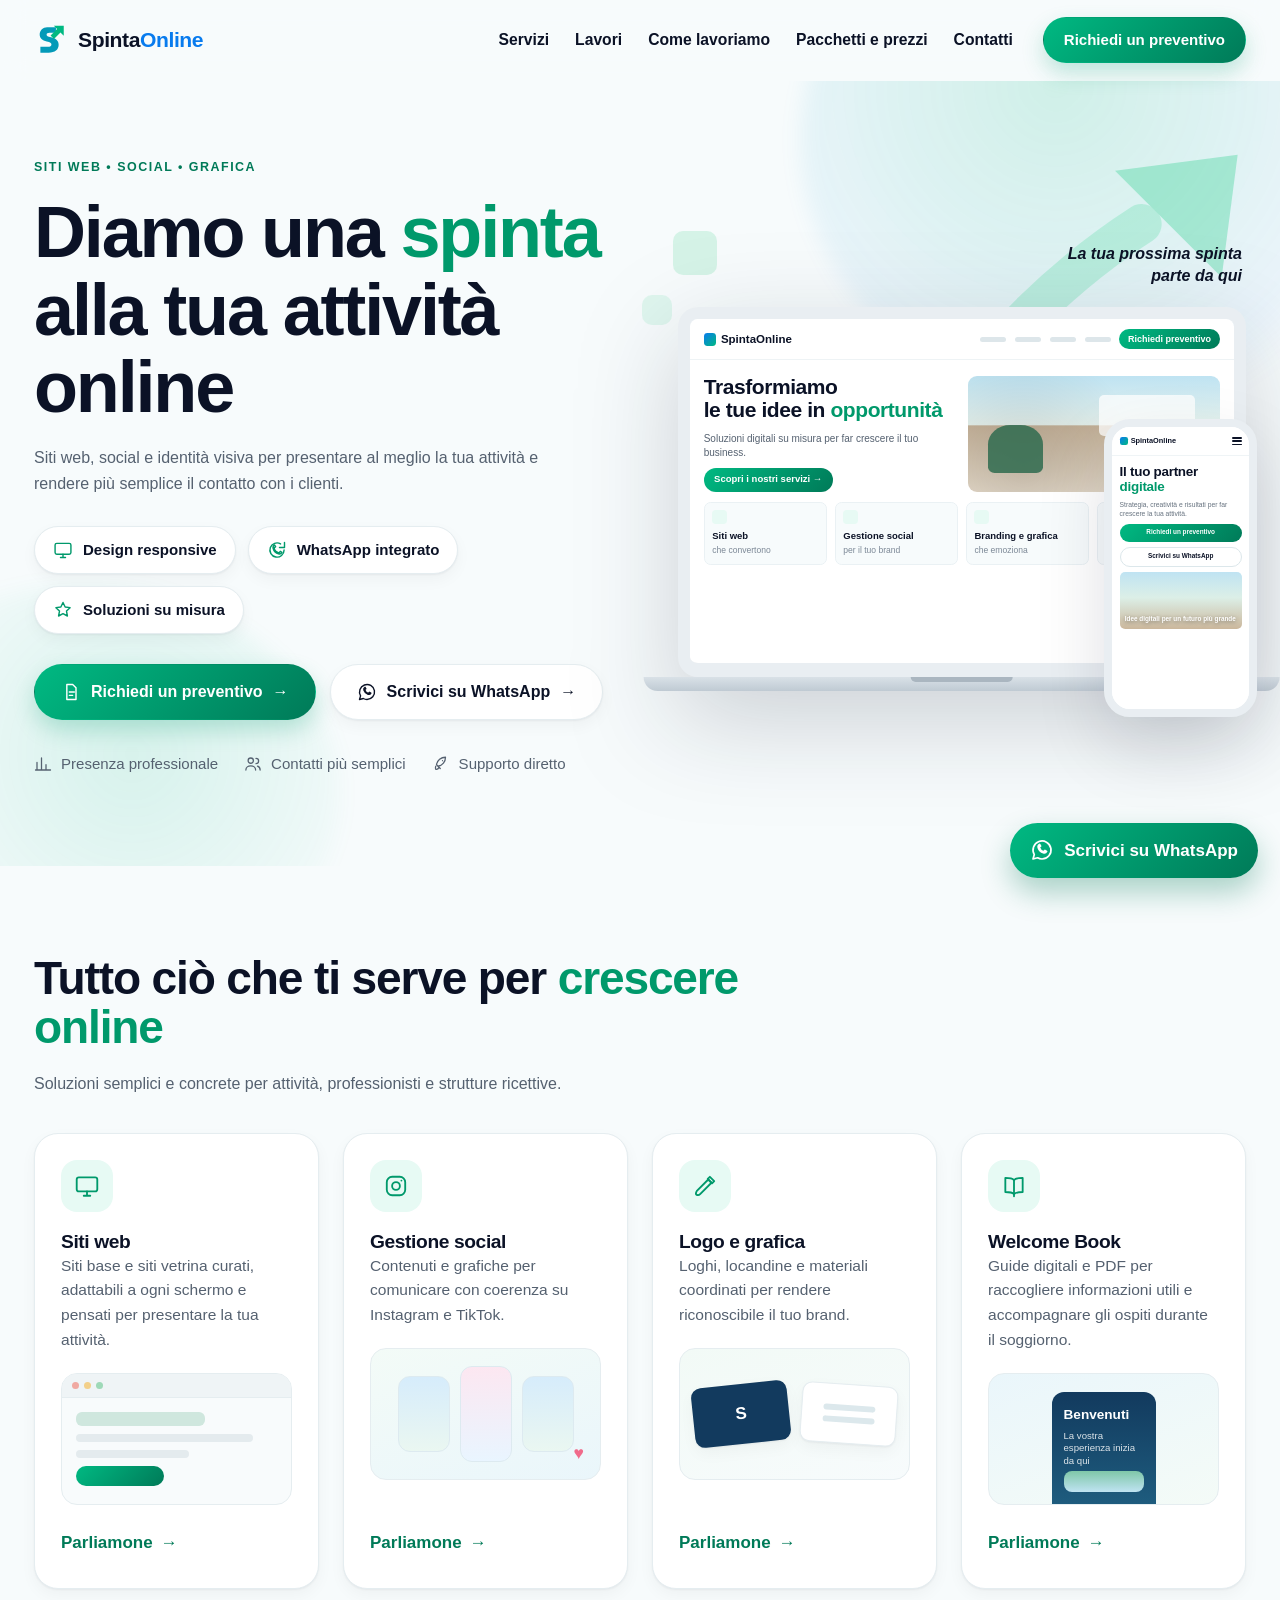
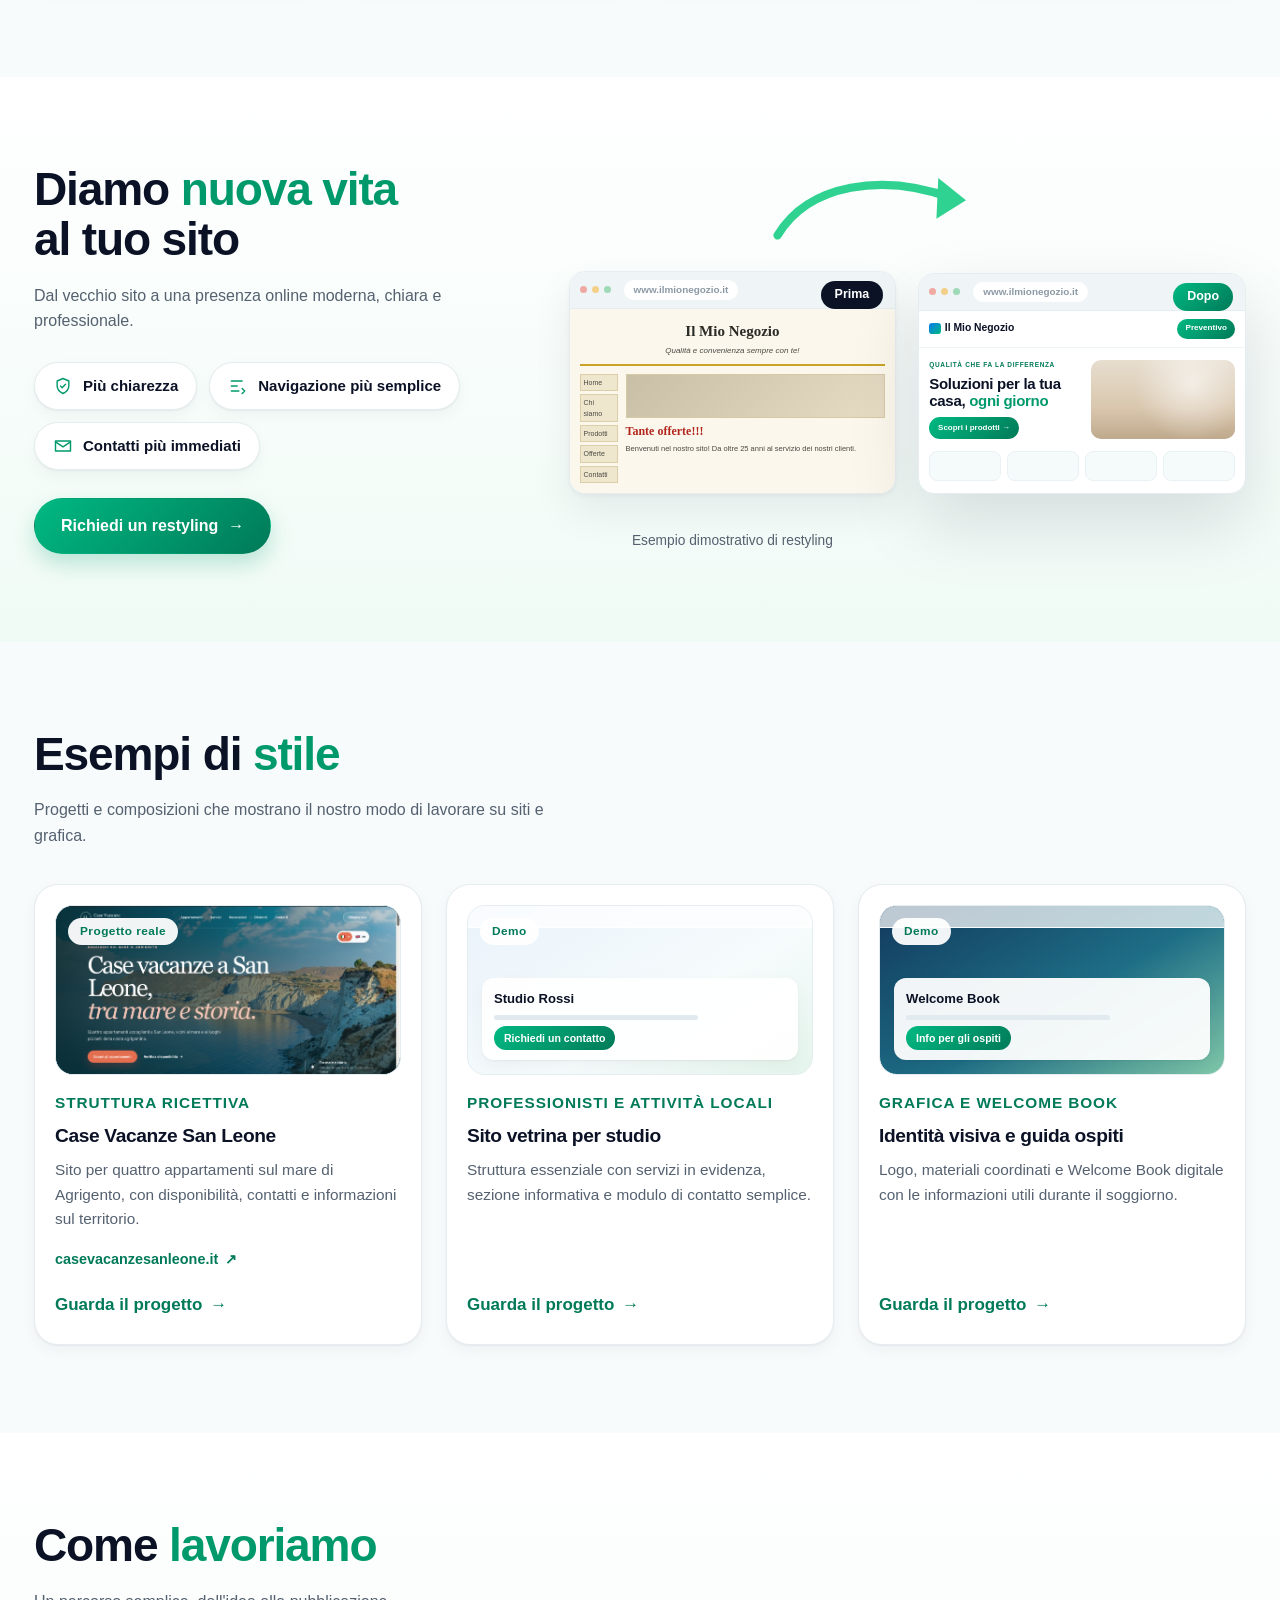
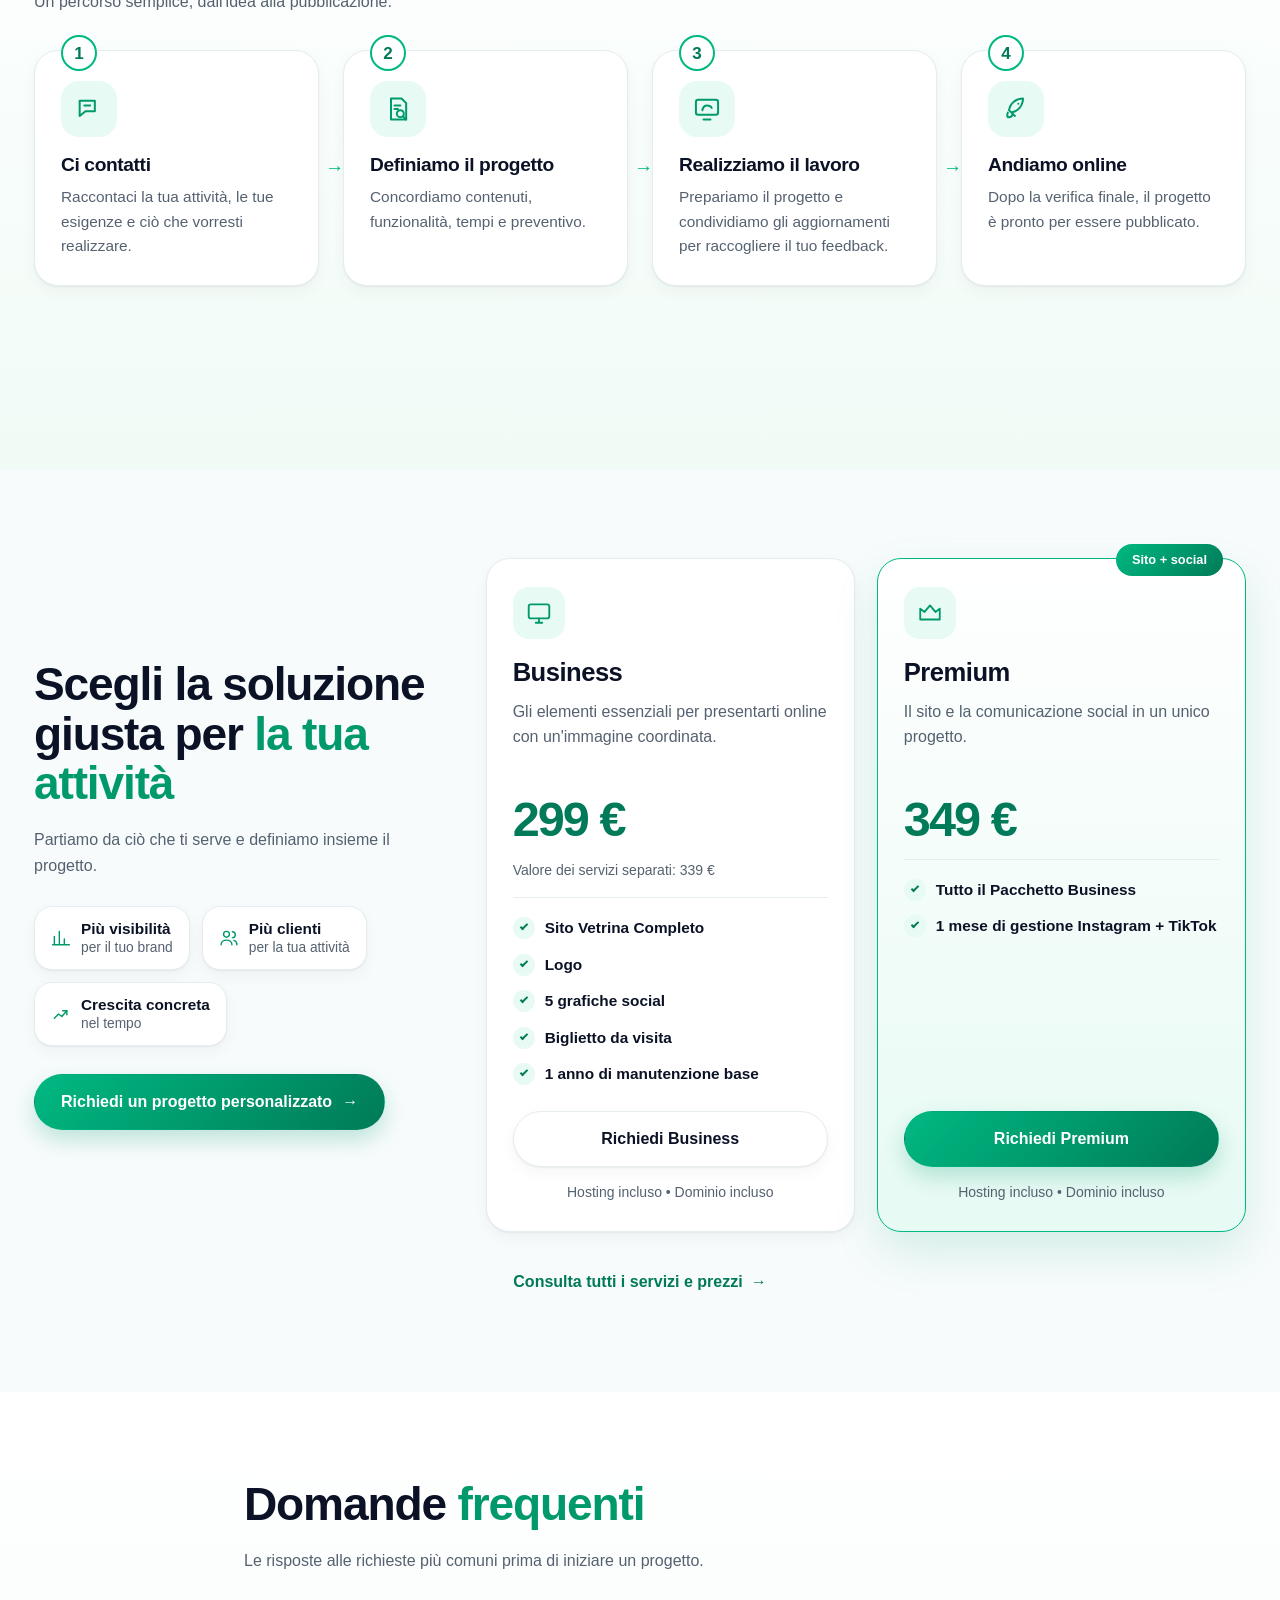
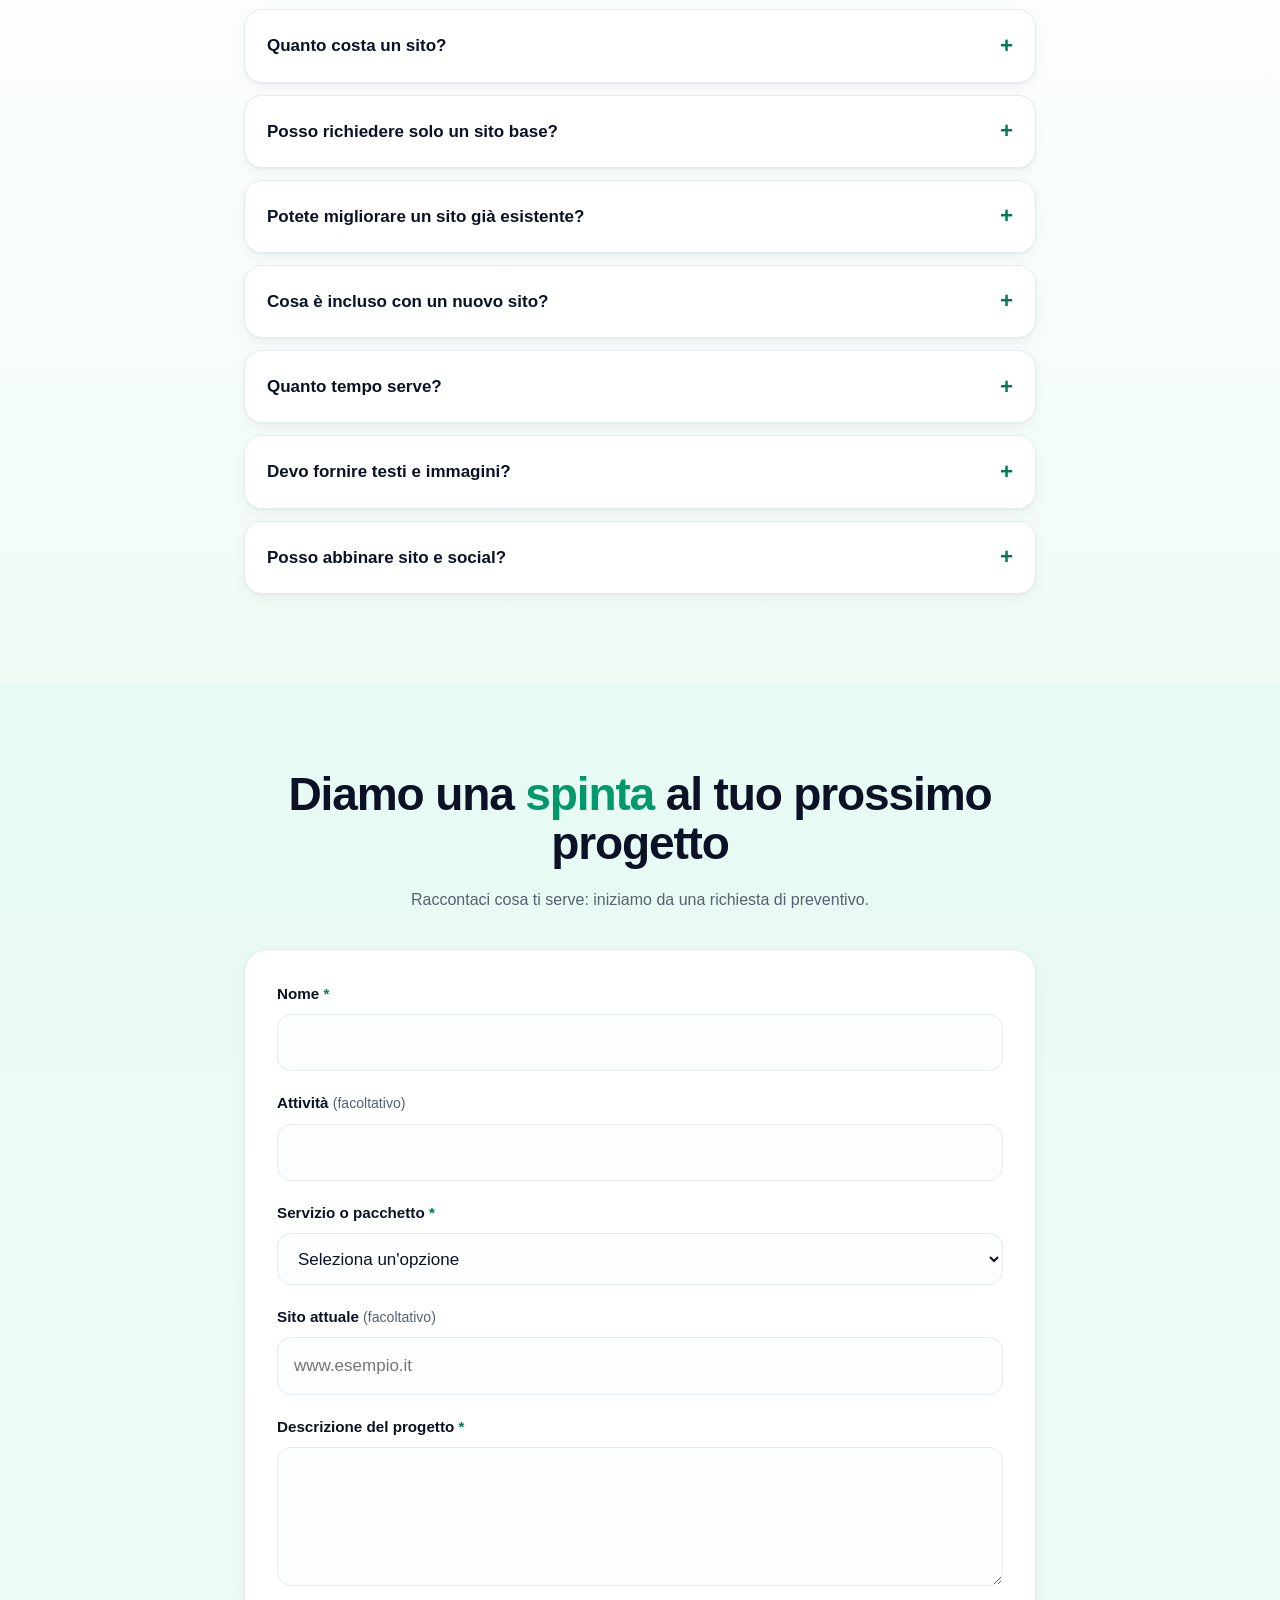
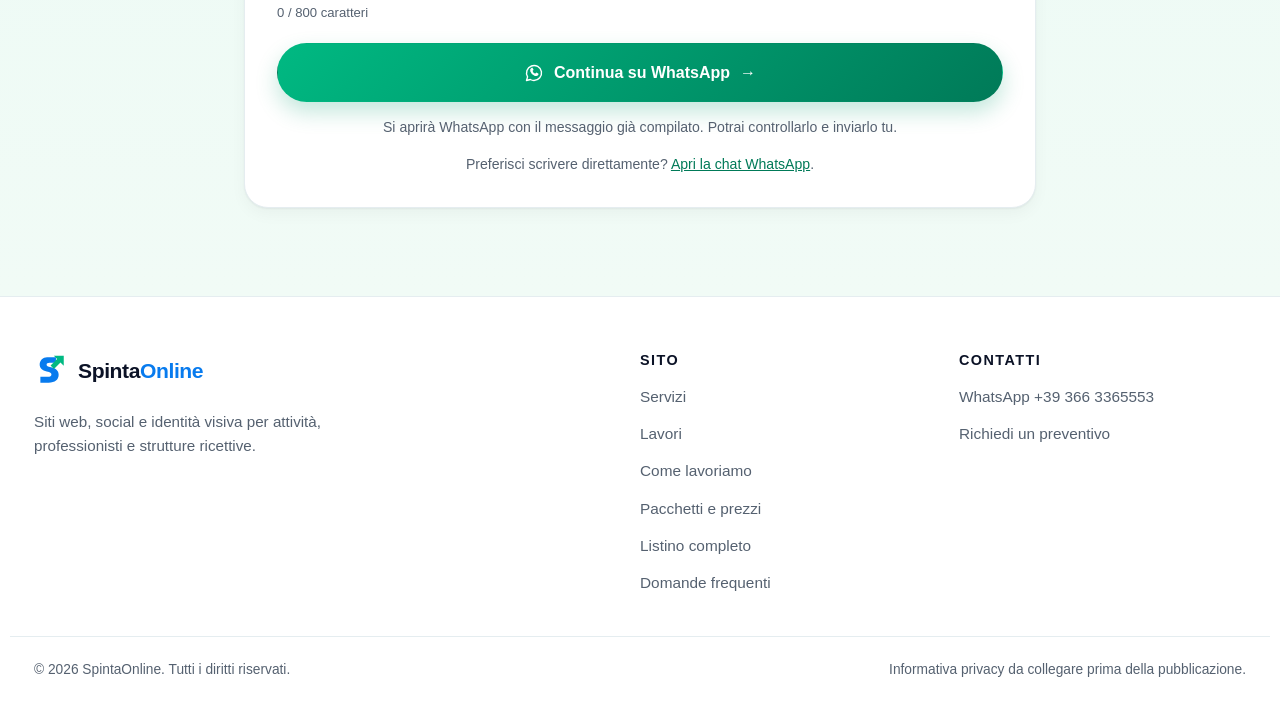
==== commit 533548c9: "Update index.html" ====
--- a/index.html
+++ b/index.html
@@ -774,7 +774,7 @@
                 data-preselect="Pacchetto Business"
                 >Richiedi Business</a
               >
-              <p class="plan-note">Hosting incluso • Dominio escluso</p>
+              <p class="plan-note">Hosting incluso • Dominio incluso</p>
             </article>
 
             <article class="card plan plan-featured">
@@ -798,7 +798,7 @@
                 data-preselect="Pacchetto Premium"
                 >Richiedi Premium</a
               >
-              <p class="plan-note">Hosting incluso • Dominio escluso</p>
+              <p class="plan-note">Hosting incluso • Dominio incluso</p>
             </article>
           </div>
         </div>
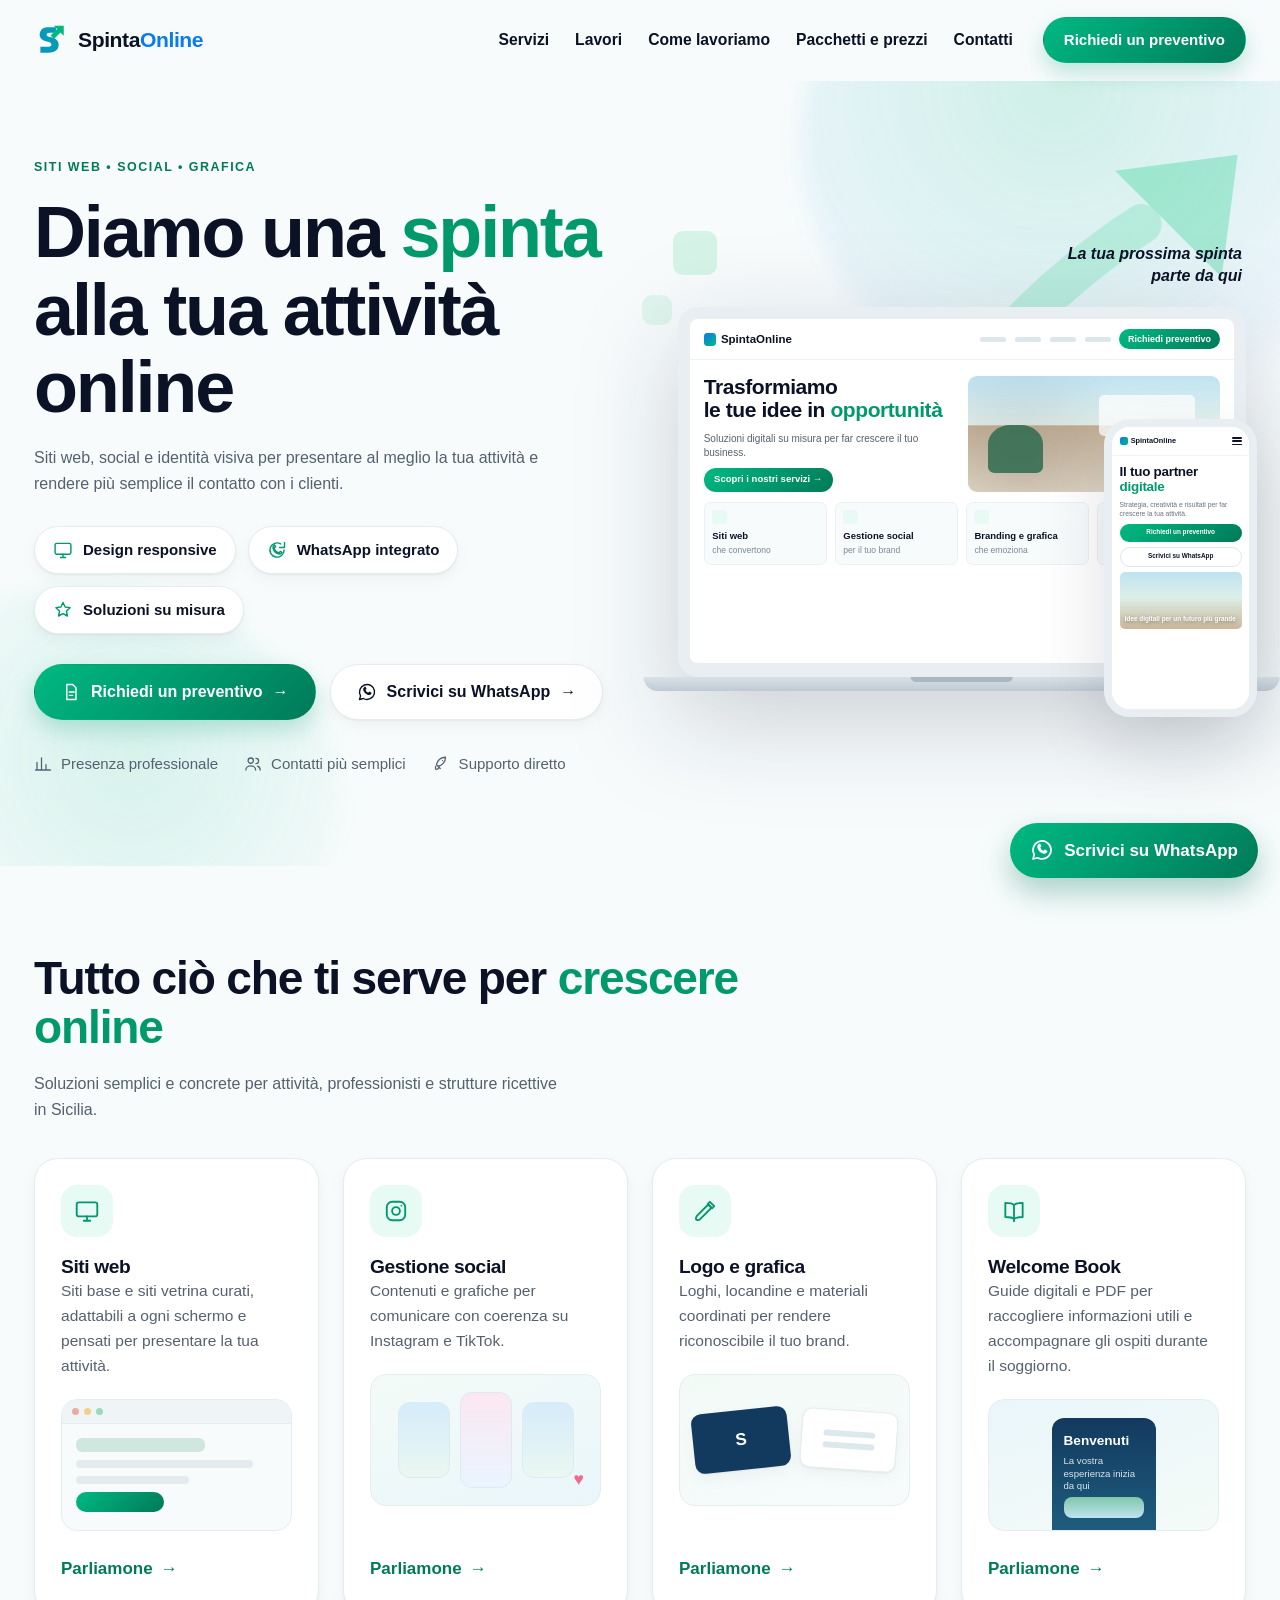
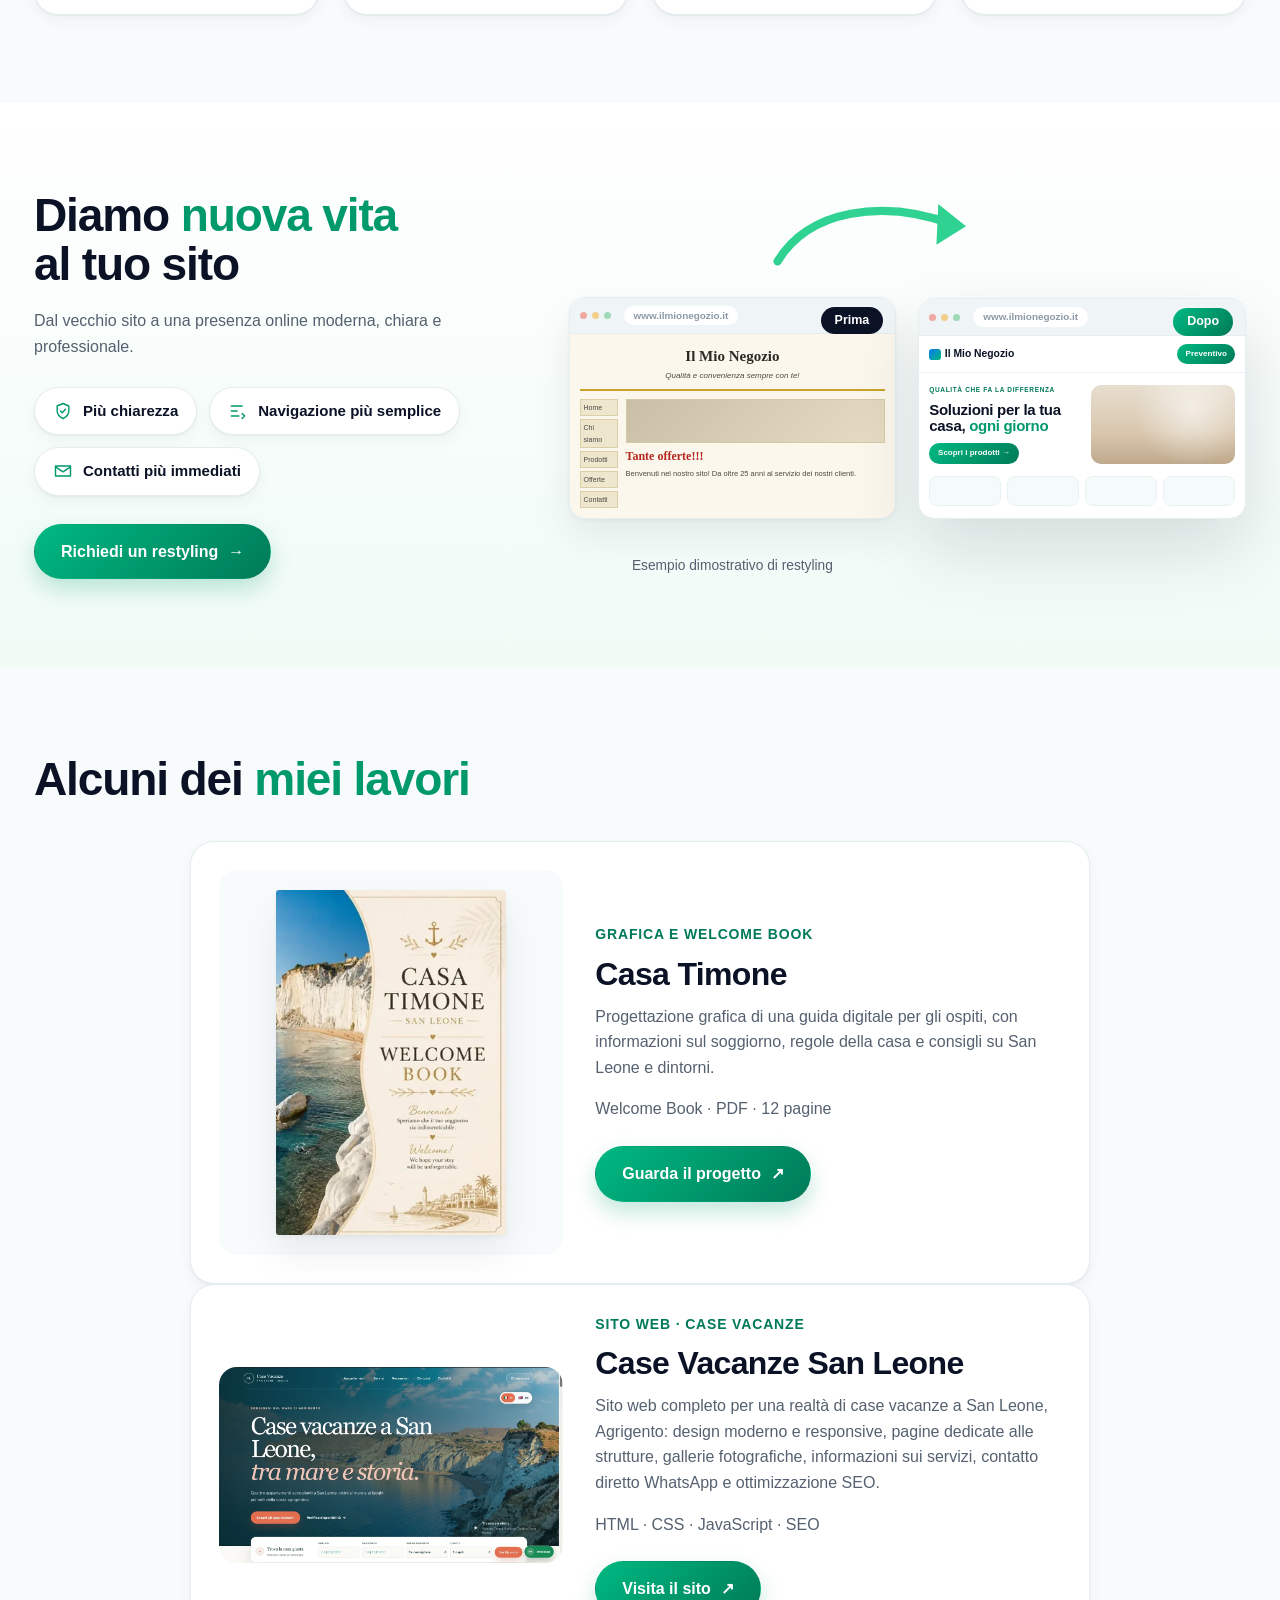
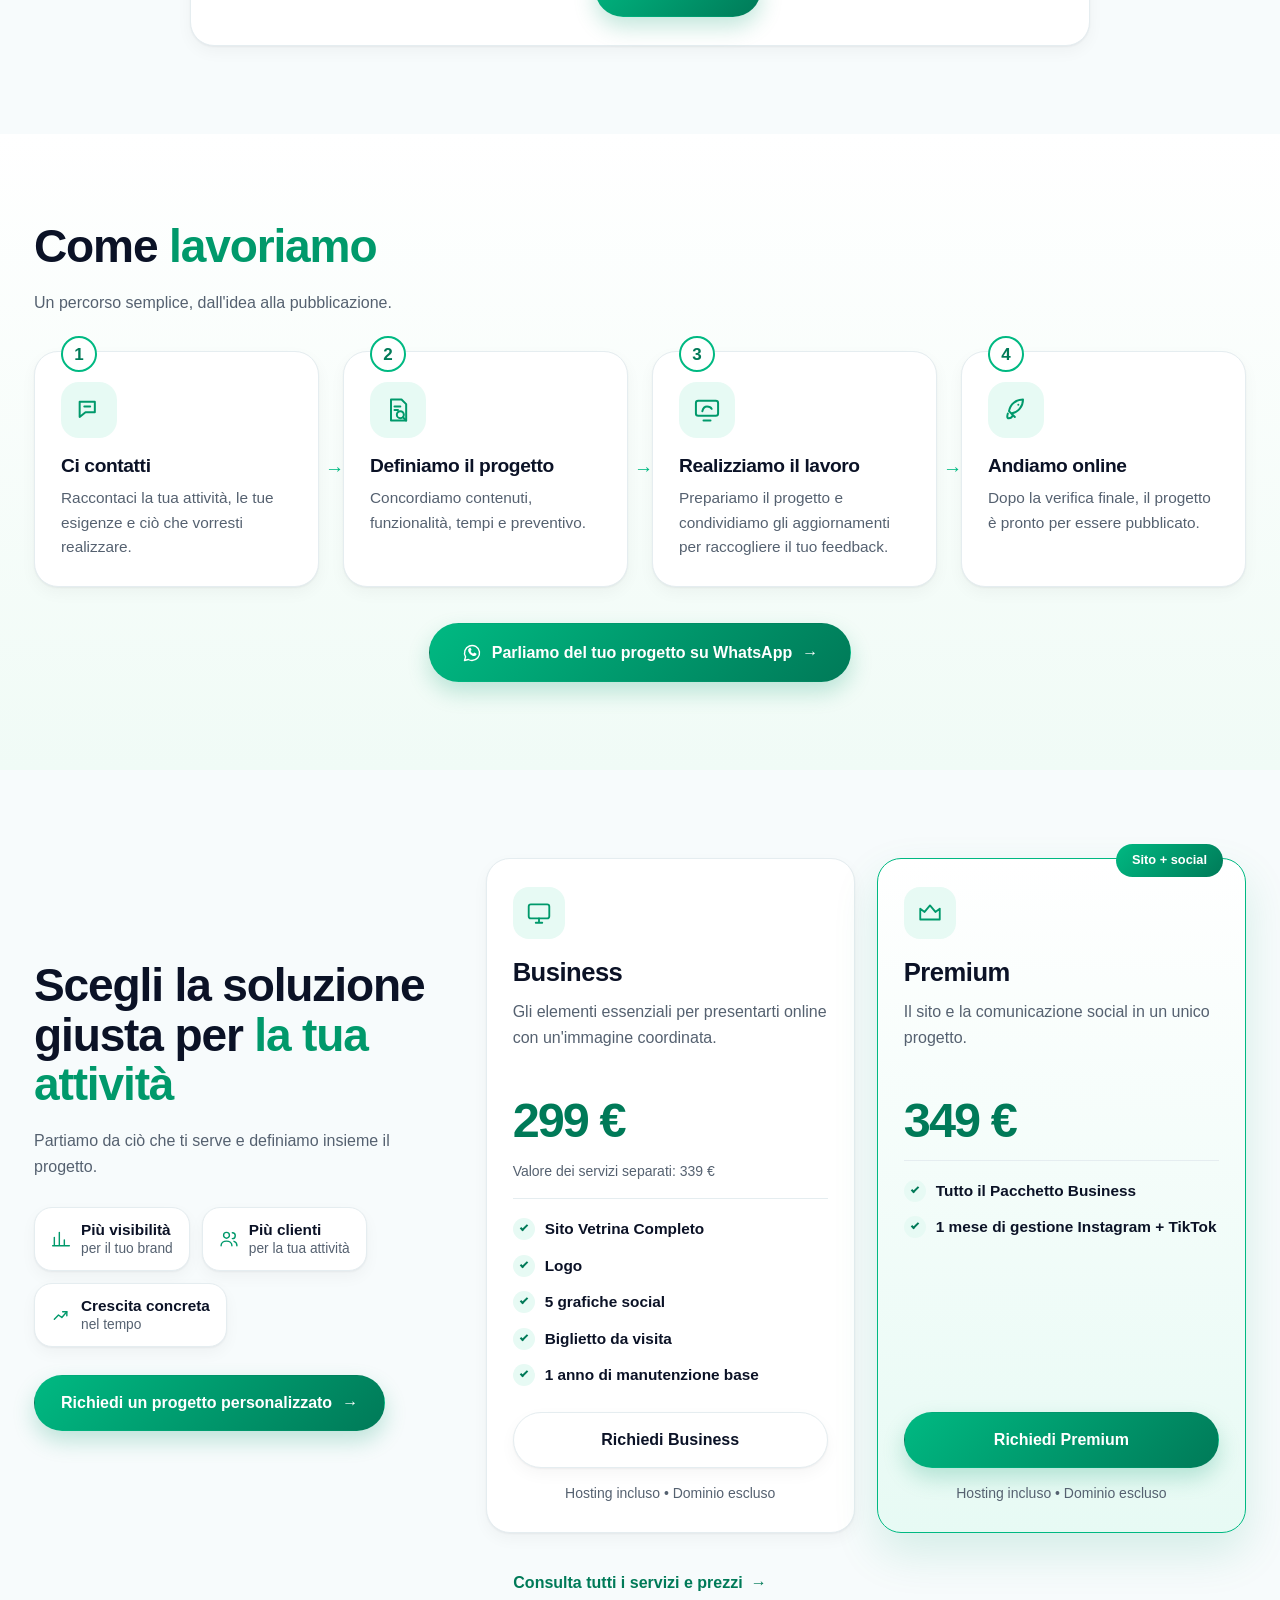
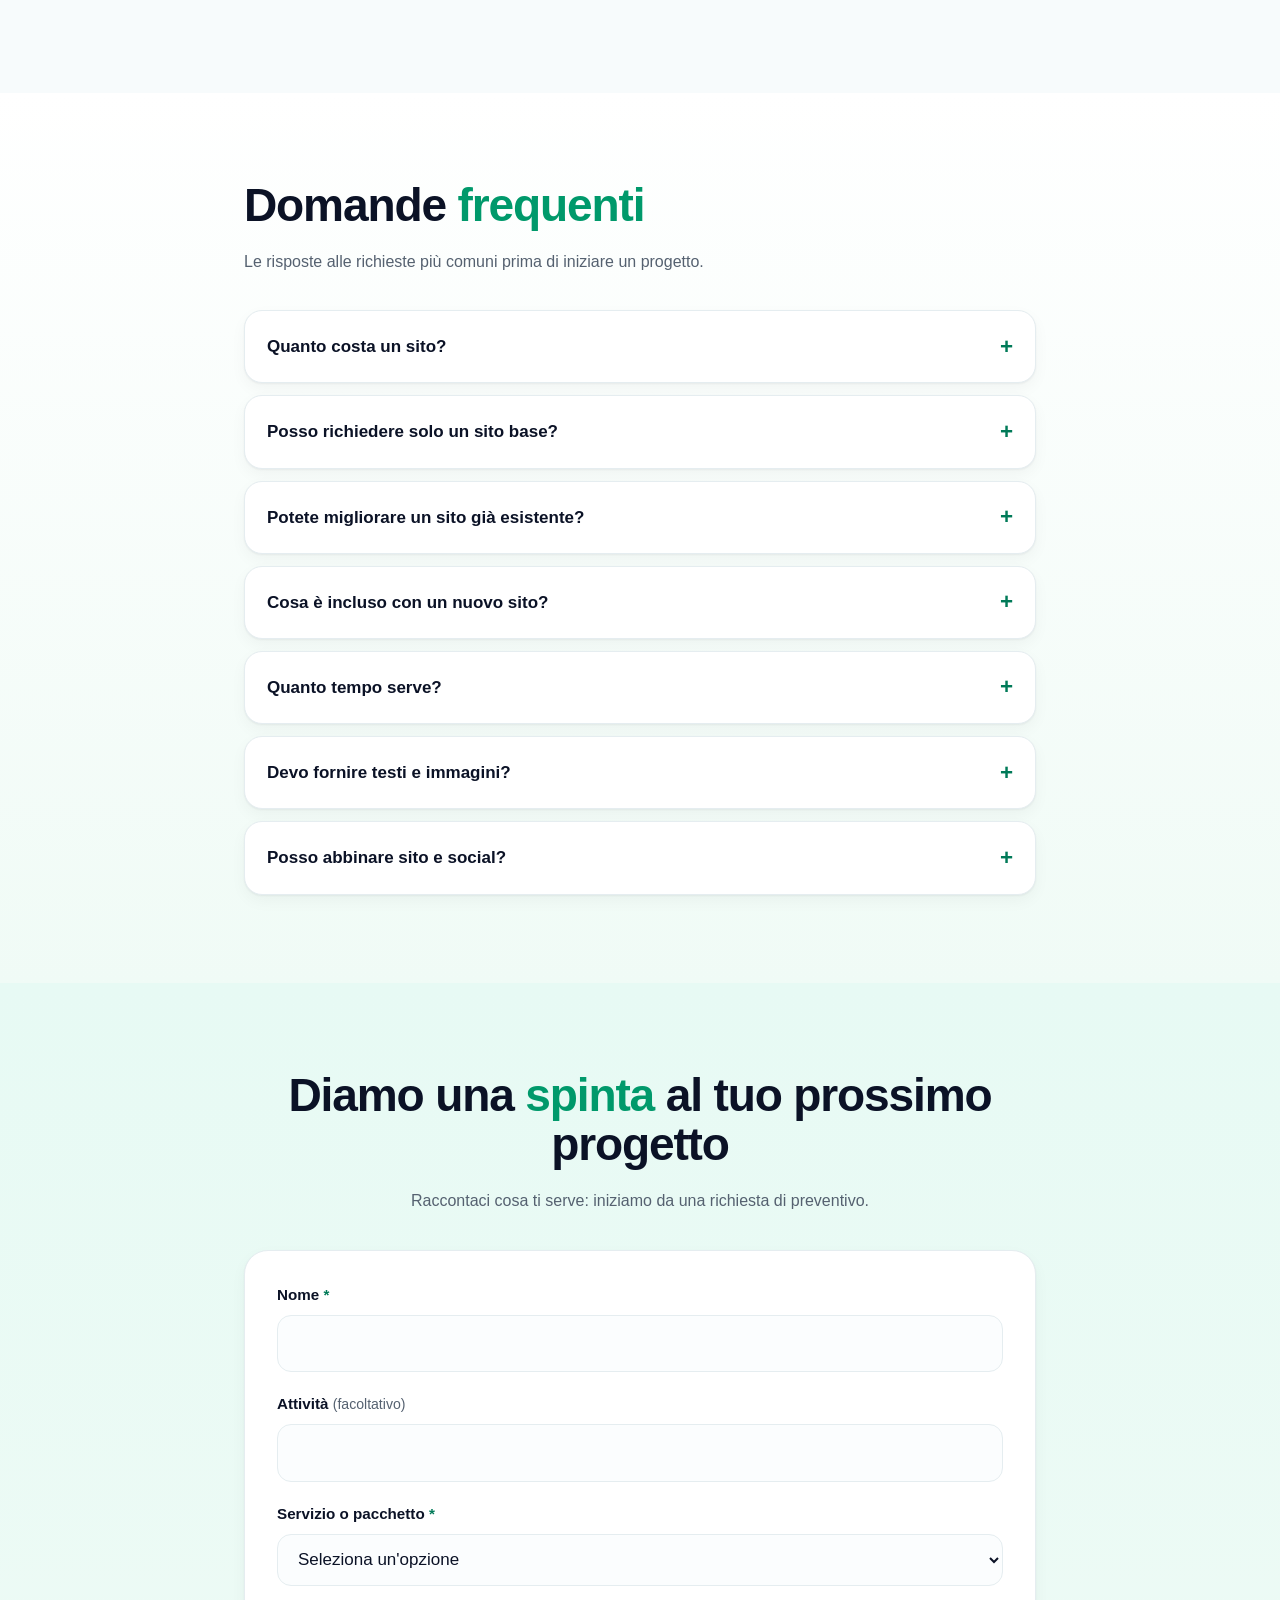
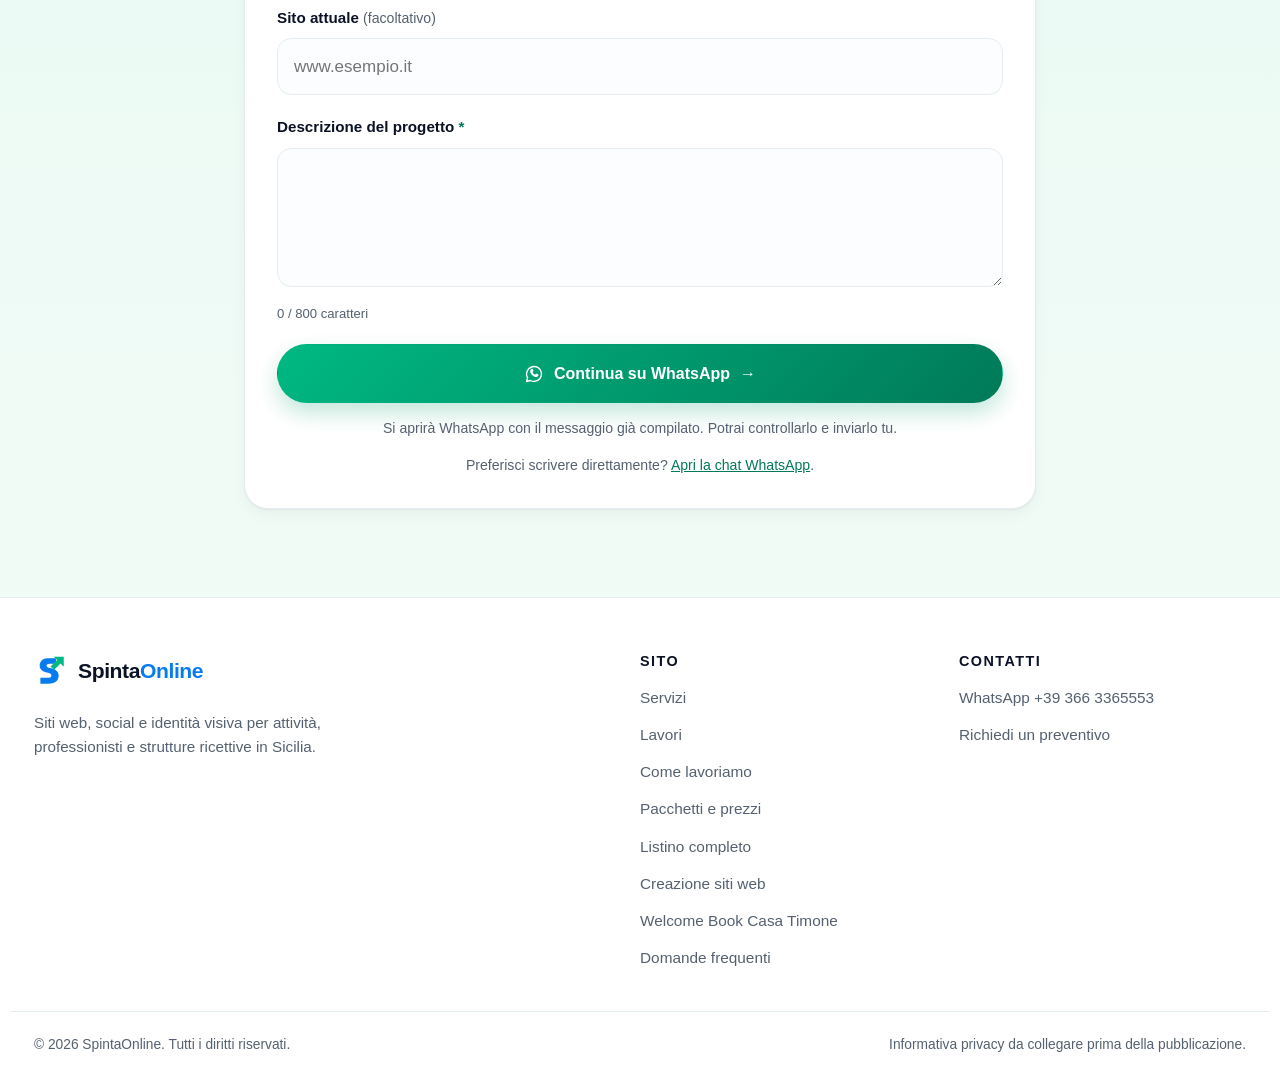
==== commit a5fa2d55: "Add files via upload" ====
--- a/index.html
+++ b/index.html
@@ -1,1131 +1,537 @@
-<!doctype html>
+<!DOCTYPE html>
 <html lang="it">
-  <head>
-    <meta charset="utf-8" />
-    <meta name="viewport" content="width=device-width, initial-scale=1" />
-    <title>SpintaOnline — Siti web, social e grafica per la tua attività</title>
-    <meta
-      name="description"
-      content="SpintaOnline realizza siti web, restyling, gestione social, logo e grafica e Welcome Book per attività, professionisti e strutture ricettive. Richiedi un preventivo."
-    />
-    <meta name="theme-color" content="#F7FBFC" />
-    <meta property="og:type" content="website" />
-    <meta
-      property="og:title"
-      content="SpintaOnline — Diamo una spinta alla tua attività online"
-    />
-    <meta
-      property="og:description"
-      content="Siti web, social e identità visiva per presentare al meglio la tua attività e rendere più semplice il contatto con i clienti."
-    />
-    <meta name="twitter:card" content="summary" />
-    <link rel="icon" href="favicon.svg" type="image/svg+xml" />
-    <link rel="stylesheet" href="assets/css/style.css" />
-    <script src="assets/js/main.js" defer></script>
-  </head>
-  <body>
-    <a class="skip-link" href="#main">Salta al contenuto</a>
-
-    <!-- ============ HEADER ============ -->
-    <header class="site-header" id="site-header">
-      <div class="container header-inner">
-        <a class="logo" href="#top" aria-label="SpintaOnline, torna all'inizio">
-          <svg
-            class="logo-mark"
-            viewBox="0 0 48 48"
-            role="img"
-            aria-hidden="true"
-            focusable="false"
-          >
-            <defs>
-              <linearGradient id="lg" x1="0" y1="48" x2="48" y2="0">
-                <stop offset="0" stop-color="#087BEE" />
-                <stop offset="1" stop-color="#00B982" />
-              </linearGradient>
-            </defs>
-            <path
-              d="M31 6H18.5C12.7 6 8 10.5 8 16.2c0 5.2 3.7 8.4 10 9.9 5 1.2 6.6 2.2 6.6 4.2 0 2-1.8 3.3-5 3.3H9v8.3h11.6c9 0 14.2-4.2 14.2-11.1 0-5.6-3.6-8.9-10.8-10.6-4.8-1.1-6.2-2-6.2-3.7 0-1.6 1.4-2.6 4.2-2.6H31z"
-              fill="url(#lg)"
-            />
-            <path
-              d="M28 4h14v14l-4.6-4.6-9.2 9.2-4.8-4.8 9.2-9.2z"
-              fill="#00B982"
-            />
-          </svg>
-          <span class="logo-text"
-            ><span>Spinta</span><span class="logo-text-blue">Online</span></span
-          >
-        </a>
-
-        <nav class="nav" id="primary-nav" aria-label="Navigazione principale">
-          <ul class="nav-list">
-            <li><a href="#servizi">Servizi</a></li>
-            <li><a href="#lavori">Lavori</a></li>
-            <li><a href="#processo">Come lavoriamo</a></li>
-            <li><a href="#pacchetti">Pacchetti e prezzi</a></li>
-            <li><a href="#contatti">Contatti</a></li>
-          </ul>
-          <a class="btn btn-primary btn-sm nav-cta" href="#contatti"
-            >Richiedi un preventivo</a
-          >
-        </nav>
-
-        <button
-          class="nav-toggle"
-          id="nav-toggle"
-          type="button"
-          aria-expanded="false"
-          aria-controls="primary-nav"
-        >
-          <span class="nav-toggle-bars" aria-hidden="true"
-            ><span></span><span></span><span></span
-          ></span>
-          <span class="sr-only">Apri il menu</span>
-        </button>
-      </div>
-    </header>
-
-    <main id="main">
-      <!-- ============ HERO ============ -->
-      <section class="hero" id="top">
-        <div class="hero-deco" aria-hidden="true">
-          <span class="blob blob-1"></span>
-          <span class="blob blob-2"></span>
-          <span class="sq sq-1"></span>
-          <span class="sq sq-2"></span>
-          <svg class="arrow-up" viewBox="0 0 300 300" fill="none">
-            <path
-              d="M18 282C64 212 122 138 206 84"
-              stroke="url(#ag)"
-              stroke-width="30"
-              stroke-linecap="round"
-            />
-            <path d="M186 44l92-12-12 92z" fill="#25D08B" />
-            <defs>
-              <linearGradient id="ag" x1="0" y1="300" x2="300" y2="0">
-                <stop offset="0" stop-color="#A9EFD3" />
-                <stop offset="1" stop-color="#25D08B" />
-              </linearGradient>
-            </defs>
-          </svg>
+<head>
+<meta charset="utf-8" />
+<meta name="viewport" content="width=device-width, initial-scale=1" />
+<title>SpintaOnline | Siti web e servizi digitali in Sicilia</title>
+<meta name="description" content="Siti web in Sicilia da 199 €, grafica, gestione social e Welcome Book per attività e strutture ricettive. Scopri i servizi e richiedi un preventivo." />
+<meta name="theme-color" content="#F7FBFC" />
+<link rel="canonical" href="https://www.spintaonline.it/" />
+<meta property="og:type" content="website" />
+<meta property="og:site_name" content="SpintaOnline" />
+<meta property="og:locale" content="it_IT" />
+<meta property="og:title" content="SpintaOnline | Siti web e servizi digitali in Sicilia" />
+<meta property="og:description" content="Siti web in Sicilia da 199 €, grafica, gestione social e Welcome Book per attività e strutture ricettive. Scopri i servizi e richiedi un preventivo." />
+<meta property="og:url" content="https://www.spintaonline.it/" />
+<meta property="og:image" content="https://www.spintaonline.it/assets/images/spintaonline-social.jpg" />
+<meta property="og:image:secure_url" content="https://www.spintaonline.it/assets/images/spintaonline-social.jpg" />
+<meta property="og:image:type" content="image/jpeg" />
+<meta property="og:image:width" content="1200" />
+<meta property="og:image:height" content="630" />
+<meta property="og:image:alt" content="SpintaOnline: creazione siti web, social, grafica e Welcome Book" />
+<meta name="twitter:card" content="summary_large_image" />
+<meta name="twitter:title" content="SpintaOnline | Siti web e servizi digitali in Sicilia" />
+<meta name="twitter:description" content="Siti web in Sicilia da 199 €, grafica, gestione social e Welcome Book per attività e strutture ricettive. Scopri i servizi e richiedi un preventivo." />
+<meta name="twitter:image" content="https://www.spintaonline.it/assets/images/spintaonline-social.jpg" />
+<meta name="twitter:image:alt" content="SpintaOnline: creazione siti web, social, grafica e Welcome Book" />
+<script type="application/ld+json">{"@context":"https://schema.org","@graph":[{"@type":"Organization","@id":"https://www.spintaonline.it/#organization","name":"SpintaOnline","url":"https://www.spintaonline.it/","logo":{"@type":"ImageObject","url":"https://www.spintaonline.it/assets/images/spintaonline-logo-192.png","width":192,"height":192},"telephone":"+393663365553","areaServed":{"@type":"AdministrativeArea","name":"Sicilia"},"description":"Siti web, gestione social, grafica e Welcome Book per attività, professionisti e strutture ricettive in Sicilia."},{"@type":"WebSite","@id":"https://www.spintaonline.it/#website","url":"https://www.spintaonline.it/","name":"SpintaOnline","inLanguage":"it-IT","publisher":{"@id":"https://www.spintaonline.it/#organization"}},{"@type":"WebPage","@id":"https://www.spintaonline.it/#webpage","url":"https://www.spintaonline.it/","name":"SpintaOnline | Siti web e servizi digitali in Sicilia","description":"Siti web in Sicilia da 199 €, grafica, gestione social e Welcome Book per attività e strutture ricettive. Scopri i servizi e richiedi un preventivo.","inLanguage":"it-IT","isPartOf":{"@id":"https://www.spintaonline.it/#website"},"about":{"@id":"https://www.spintaonline.it/#organization"}}]}</script>
+<link rel="icon" href="favicon.svg" type="image/svg+xml" />
+<link rel="icon" href="favicon-48.png" type="image/png" sizes="48x48" />
+<link rel="apple-touch-icon" href="apple-touch-icon.png" sizes="180x180" />
+<link rel="stylesheet" href="assets/css/style.css?v=20260906-seo" />
+<script src="assets/js/main.js?v=20260906-seo" defer></script>
+</head>
+<body>
+<a class="skip-link" href="#main">Salta al contenuto</a>
+
+<!-- ============ HEADER ============ -->
+<header class="site-header" id="site-header">
+  <div class="container header-inner">
+    <a class="logo" href="#top" aria-label="SpintaOnline, torna all'inizio">
+      <svg class="logo-mark" viewBox="0 0 48 48" role="img" aria-hidden="true" focusable="false">
+        <defs>
+          <linearGradient id="lg" x1="0" y1="48" x2="48" y2="0">
+            <stop offset="0" stop-color="#087BEE"/><stop offset="1" stop-color="#00B982"/>
+          </linearGradient>
+        </defs>
+        <path d="M31 6H18.5C12.7 6 8 10.5 8 16.2c0 5.2 3.7 8.4 10 9.9 5 1.2 6.6 2.2 6.6 4.2 0 2-1.8 3.3-5 3.3H9v8.3h11.6c9 0 14.2-4.2 14.2-11.1 0-5.6-3.6-8.9-10.8-10.6-4.8-1.1-6.2-2-6.2-3.7 0-1.6 1.4-2.6 4.2-2.6H31z" fill="url(#lg)"/>
+        <path d="M28 4h14v14l-4.6-4.6-9.2 9.2-4.8-4.8 9.2-9.2z" fill="#00B982"/>
+      </svg>
+      <span class="logo-text"><span>Spinta</span><span class="logo-text-blue">Online</span></span>
+    </a>
+
+    <nav class="nav" id="primary-nav" aria-label="Navigazione principale">
+      <ul class="nav-list">
+        <li><a href="#servizi">Servizi</a></li>
+        <li><a href="#lavori">Lavori</a></li>
+        <li><a href="#processo">Come lavoriamo</a></li>
+        <li><a href="#pacchetti">Pacchetti e prezzi</a></li>
+        <li><a href="#contatti">Contatti</a></li>
+      </ul>
+      <a class="btn btn-primary btn-sm nav-cta" href="#contatti">Richiedi un preventivo</a>
+    </nav>
+
+    <button class="nav-toggle" id="nav-toggle" type="button" aria-expanded="false" aria-controls="primary-nav">
+      <span class="nav-toggle-bars" aria-hidden="true"><span></span><span></span><span></span></span>
+      <span class="sr-only">Apri il menu</span>
+    </button>
+  </div>
+</header>
+
+<main id="main">
+  <!-- ============ HERO ============ -->
+  <section class="hero" id="top">
+    <div class="hero-deco" aria-hidden="true">
+      <span class="blob blob-1"></span>
+      <span class="blob blob-2"></span>
+      <span class="sq sq-1"></span>
+      <span class="sq sq-2"></span>
+      <svg class="arrow-up" viewBox="0 0 300 300" fill="none"><path d="M18 282C64 212 122 138 206 84" stroke="url(#ag)" stroke-width="30" stroke-linecap="round"/><path d="M186 44l92-12-12 92z" fill="#25D08B"/><defs><linearGradient id="ag" x1="0" y1="300" x2="300" y2="0"><stop offset="0" stop-color="#A9EFD3"/><stop offset="1" stop-color="#25D08B"/></linearGradient></defs></svg>
+    </div>
+
+    <div class="container hero-grid">
+      <div class="hero-copy">
+        <p class="eyebrow">Siti web • Social • Grafica</p>
+        <h1>Diamo una <span class="accent">spinta</span><br />alla tua attività online</h1>
+        <p class="lead">Siti web, social e identità visiva per presentare al meglio la tua attività e rendere più semplice il contatto con i clienti.</p>
+
+        <ul class="badges">
+          <li><svg class="ic" viewBox="0 0 24 24" aria-hidden="true"><rect x="2.5" y="4" width="19" height="13" rx="2"/><path d="M9 21h6M12 17v4"/></svg>Design responsive</li>
+          <li><svg class="ic" viewBox="0 0 24 24" aria-hidden="true"><path d="M20.5 12a8.5 8.5 0 1 1-4.2-7.3"/><path d="M21 3v6h-6"/><path d="M8.5 9.5c.6 2.5 3.5 5.4 6 6l1.4-1.9 2.1 1.2c-.8 1.6-2.4 2.3-4.2 1.8-2.9-.8-5.6-3.5-6.4-6.4-.5-1.8.2-3.4 1.8-4.2l1.2 2.1z"/></svg>WhatsApp integrato</li>
+          <li><svg class="ic" viewBox="0 0 24 24" aria-hidden="true"><path d="M12 3l2.6 5.4 5.9.8-4.3 4.1 1.1 5.9L12 16.4 6.7 19.2l1.1-5.9L3.5 9.2l5.9-.8z"/></svg>Soluzioni su misura</li>
+        </ul>
+
+        <div class="hero-actions">
+          <a class="btn btn-primary" href="#contatti" data-preselect="Da definire">
+            <svg class="ic ic-btn" viewBox="0 0 24 24" aria-hidden="true"><path d="M7 3h7l4 4v14H7z"/><path d="M10 12h6M10 16h4"/></svg>
+            Richiedi un preventivo <span class="btn-arrow" aria-hidden="true">→</span>
+          </a>
+          <a class="btn btn-ghost" href="https://wa.me/393663365553" id="hero-whatsapp" data-wa-base target="_blank" rel="noopener">
+            <svg class="ic ic-btn" viewBox="0 0 24 24" aria-hidden="true"><path d="M12 21a9 9 0 1 0-7.7-4.4L3 21l4.6-1.2A9 9 0 0 0 12 21z"/><path d="M9.2 9.1c.5 2 2.7 4.2 4.7 4.7l1-1.4 1.7 1c-.6 1.2-1.9 1.7-3.3 1.3-2.3-.7-4.3-2.7-5-5-.4-1.4.1-2.7 1.3-3.3l1 1.7z"/></svg>
+            Scrivici su WhatsApp <span class="btn-arrow" aria-hidden="true">→</span>
+          </a>
         </div>
 
-        <div class="container hero-grid">
-          <div class="hero-copy">
-            <p class="eyebrow">Siti web • Social • Grafica</p>
-            <h1>
-              Diamo una <span class="accent">spinta</span><br />alla tua
-              attività online
-            </h1>
-            <p class="lead">
-              Siti web, social e identità visiva per presentare al meglio la tua
-              attività e rendere più semplice il contatto con i clienti.
-            </p>
-
-            <ul class="badges">
-              <li>
-                <svg class="ic" viewBox="0 0 24 24" aria-hidden="true">
-                  <rect x="2.5" y="4" width="19" height="13" rx="2" />
-                  <path d="M9 21h6M12 17v4" /></svg
-                >Design responsive
-              </li>
-              <li>
-                <svg class="ic" viewBox="0 0 24 24" aria-hidden="true">
-                  <path d="M20.5 12a8.5 8.5 0 1 1-4.2-7.3" />
-                  <path d="M21 3v6h-6" />
-                  <path
-                    d="M8.5 9.5c.6 2.5 3.5 5.4 6 6l1.4-1.9 2.1 1.2c-.8 1.6-2.4 2.3-4.2 1.8-2.9-.8-5.6-3.5-6.4-6.4-.5-1.8.2-3.4 1.8-4.2l1.2 2.1z"
-                  /></svg
-                >WhatsApp integrato
-              </li>
-              <li>
-                <svg class="ic" viewBox="0 0 24 24" aria-hidden="true">
-                  <path
-                    d="M12 3l2.6 5.4 5.9.8-4.3 4.1 1.1 5.9L12 16.4 6.7 19.2l1.1-5.9L3.5 9.2l5.9-.8z"
-                  /></svg
-                >Soluzioni su misura
-              </li>
-            </ul>
-
-            <div class="hero-actions">
-              <a
-                class="btn btn-primary"
-                href="#contatti"
-                data-preselect="Da definire"
-              >
-                <svg class="ic ic-btn" viewBox="0 0 24 24" aria-hidden="true">
-                  <path d="M7 3h7l4 4v14H7z" />
-                  <path d="M10 12h6M10 16h4" />
-                </svg>
-                Richiedi un preventivo
-                <span class="btn-arrow" aria-hidden="true">→</span>
-              </a>
-              <a
-                class="btn btn-ghost"
-                href="https://wa.me/393663365553"
-                id="hero-whatsapp"
-                data-wa-base
-                target="_blank"
-                rel="noopener"
-              >
-                <svg class="ic ic-btn" viewBox="0 0 24 24" aria-hidden="true">
-                  <path
-                    d="M12 21a9 9 0 1 0-7.7-4.4L3 21l4.6-1.2A9 9 0 0 0 12 21z"
-                  />
-                  <path
-                    d="M9.2 9.1c.5 2 2.7 4.2 4.7 4.7l1-1.4 1.7 1c-.6 1.2-1.9 1.7-3.3 1.3-2.3-.7-4.3-2.7-5-5-.4-1.4.1-2.7 1.3-3.3l1 1.7z"
-                  />
-                </svg>
-                Scrivici su WhatsApp
-                <span class="btn-arrow" aria-hidden="true">→</span>
-              </a>
-            </div>
-
-            <ul class="trust-row">
-              <li>
-                <svg class="ic ic-sm" viewBox="0 0 24 24" aria-hidden="true">
-                  <path d="M4 20V10M10 20V4M16 20v-7M22 20H2" /></svg
-                >Presenza professionale
-              </li>
-              <li>
-                <svg class="ic ic-sm" viewBox="0 0 24 24" aria-hidden="true">
-                  <path
-                    d="M9 11a3.5 3.5 0 1 0 0-7 3.5 3.5 0 0 0 0 7zM2.5 20c0-3.3 2.9-5.5 6.5-5.5s6.5 2.2 6.5 5.5"
-                  />
-                  <path
-                    d="M16 4.5a3.5 3.5 0 0 1 0 7M18 14.8c2.1.6 3.5 2.3 3.5 5.2"
-                  /></svg
-                >Contatti più semplici
-              </li>
-              <li>
-                <svg class="ic ic-sm" viewBox="0 0 24 24" aria-hidden="true">
-                  <path d="M5 15c-1 3 0 4 0 4s3 .5 4-2" />
-                  <path d="M11 18l-5-5c1-6 6-10 12-10 0 6-4 11-10 12z" />
-                  <path d="M14 7.5h.01" /></svg
-                >Supporto diretto
-              </li>
-            </ul>
-          </div>
-
-          <div class="hero-visual">
-            <p class="hand-note" aria-hidden="true">
-              La tua prossima spinta<br />parte da qui
-            </p>
-
-            <!-- Mockup laptop: mini-interfaccia dimostrativa in HTML/CSS -->
-            <div
-              class="laptop"
-              role="img"
-              aria-label="Anteprima dimostrativa di un sito web SpintaOnline su laptop"
-            >
-              <div class="laptop-screen">
-                <div class="mini-site">
-                  <div class="mini-nav">
-                    <span class="mini-logo"><i></i>SpintaOnline</span>
-                    <span class="mini-links"><b></b><b></b><b></b><b></b></span>
-                    <span class="mini-pill">Richiedi preventivo</span>
-                  </div>
-                  <div class="mini-hero">
-                    <div class="mini-hero-copy">
-                      <h4>
-                        Trasformiamo<br />le tue idee in <em>opportunità</em>
-                      </h4>
-                      <p>
-                        Soluzioni digitali su misura per far crescere il tuo
-                        business.
-                      </p>
-                      <span class="mini-btn">Scopri i nostri servizi →</span>
-                    </div>
-                    <div
-                      class="mini-photo mini-photo-terrace"
-                      aria-hidden="true"
-                    >
-                      <span class="mini-photo-label"
-                        >Più di un sito,<br />una destinazione. <i>→</i></span
-                      >
-                    </div>
-                  </div>
-                  <div class="mini-cards">
-                    <span
-                      ><i class="dot"></i>Siti web<em>che convertono</em></span
-                    >
-                    <span
-                      ><i class="dot"></i>Gestione social<em
-                        >per il tuo brand</em
-                      ></span
-                    >
-                    <span
-                      ><i class="dot"></i>Branding e grafica<em
-                        >che emoziona</em
-                      ></span
-                    >
-                    <span
-                      ><i class="dot"></i>Pubblicità online<em
-                        >più risultati</em
-                      ></span
-                    >
-                  </div>
+        <ul class="trust-row">
+          <li><svg class="ic ic-sm" viewBox="0 0 24 24" aria-hidden="true"><path d="M4 20V10M10 20V4M16 20v-7M22 20H2"/></svg>Presenza professionale</li>
+          <li><svg class="ic ic-sm" viewBox="0 0 24 24" aria-hidden="true"><path d="M9 11a3.5 3.5 0 1 0 0-7 3.5 3.5 0 0 0 0 7zM2.5 20c0-3.3 2.9-5.5 6.5-5.5s6.5 2.2 6.5 5.5"/><path d="M16 4.5a3.5 3.5 0 0 1 0 7M18 14.8c2.1.6 3.5 2.3 3.5 5.2"/></svg>Contatti più semplici</li>
+          <li><svg class="ic ic-sm" viewBox="0 0 24 24" aria-hidden="true"><path d="M5 15c-1 3 0 4 0 4s3 .5 4-2"/><path d="M11 18l-5-5c1-6 6-10 12-10 0 6-4 11-10 12z"/><path d="M14 7.5h.01"/></svg>Supporto diretto</li>
+        </ul>
+      </div>
+
+      <div class="hero-visual">
+        <p class="hand-note" aria-hidden="true">La tua prossima spinta<br />parte da qui</p>
+
+        <!-- Mockup laptop: mini-interfaccia dimostrativa in HTML/CSS -->
+        <div class="laptop" role="img" aria-label="Anteprima dimostrativa di un sito web SpintaOnline su laptop">
+          <div class="laptop-screen">
+            <div class="mini-site">
+              <div class="mini-nav">
+                <span class="mini-logo"><i></i>SpintaOnline</span>
+                <span class="mini-links"><b></b><b></b><b></b><b></b></span>
+                <span class="mini-pill">Richiedi preventivo</span>
+              </div>
+              <div class="mini-hero">
+                <div class="mini-hero-copy">
+                  <p class="mockup-heading">Trasformiamo<br />le tue idee in <em>opportunità</em></p>
+                  <p>Soluzioni digitali su misura per far crescere il tuo business.</p>
+                  <span class="mini-btn">Scopri i nostri servizi →</span>
+                </div>
+                <div class="mini-photo mini-photo-terrace" aria-hidden="true">
+                  <span class="mini-photo-label">Più di un sito,<br />una destinazione. <i>→</i></span>
                 </div>
               </div>
-              <div class="laptop-base" aria-hidden="true"><span></span></div>
-            </div>
-
-            <div
-              class="phone"
-              role="img"
-              aria-label="Anteprima dimostrativa dello stesso sito su smartphone"
-            >
-              <div class="phone-screen">
-                <div class="ph-nav">
-                  <span class="mini-logo"><i></i>SpintaOnline</span
-                  ><span class="ph-burger" aria-hidden="true"
-                    ><b></b><b></b><b></b
-                  ></span>
-                </div>
-                <div class="ph-body">
-                  <h5>Il tuo partner<br /><em>digitale</em></h5>
-                  <p>
-                    Strategia, creatività e risultati per far crescere la tua
-                    attività.
-                  </p>
-                  <span class="ph-btn ph-btn-solid"
-                    >Richiedi un preventivo</span
-                  >
-                  <span class="ph-btn ph-btn-line">Scrivici su WhatsApp</span>
-                  <span class="ph-photo" aria-hidden="true"
-                    ><em>Idee digitali per un futuro più grande</em></span
-                  >
-                </div>
+              <div class="mini-cards">
+                <span><i class="dot"></i>Siti web<em>che convertono</em></span>
+                <span><i class="dot"></i>Gestione social<em>per il tuo brand</em></span>
+                <span><i class="dot"></i>Branding e grafica<em>che emoziona</em></span>
+                <span><i class="dot"></i>Pubblicità online<em>più risultati</em></span>
               </div>
             </div>
           </div>
+          <div class="laptop-base" aria-hidden="true"><span></span></div>
         </div>
-      </section>
-
-      <!-- ============ SERVIZI ============ -->
-      <section class="section" id="servizi">
-        <div class="container">
-          <div class="section-head reveal">
-            <h2>
-              Tutto ciò che ti serve per
-              <span class="accent">crescere online</span>
-            </h2>
-            <p class="lead">
-              Soluzioni semplici e concrete per attività, professionisti e
-              strutture ricettive.
-            </p>
-          </div>
-
-          <div class="grid grid-4">
-            <article class="card service-card reveal">
-              <span class="card-icon" aria-hidden="true"
-                ><svg viewBox="0 0 24 24">
-                  <rect x="2.5" y="4" width="19" height="13" rx="2" />
-                  <path d="M9 21h6M12 17v4" /></svg
-              ></span>
-              <h3>Siti web</h3>
-              <p>
-                Siti base e siti vetrina curati, adattabili a ogni schermo e
-                pensati per presentare la tua attività.
-              </p>
-              <div class="preview preview-browser" aria-hidden="true">
-                <span class="pv-bar"><i></i><i></i><i></i></span>
-                <span class="pv-body"
-                  ><b class="pv-title"></b><b class="pv-line"></b
-                  ><b class="pv-line short"></b><b class="pv-cta"></b
-                ></span>
+
+        <div class="phone" role="img" aria-label="Anteprima dimostrativa dello stesso sito su smartphone">
+          <div class="phone-screen">
+            <div class="ph-nav"><span class="mini-logo"><i></i>SpintaOnline</span><span class="ph-burger" aria-hidden="true"><b></b><b></b><b></b></span></div>
+            <div class="ph-body">
+              <p class="mockup-heading">Il tuo partner<br /><em>digitale</em></p>
+              <p>Strategia, creatività e risultati per far crescere la tua attività.</p>
+              <span class="ph-btn ph-btn-solid">Richiedi un preventivo</span>
+              <span class="ph-btn ph-btn-line">Scrivici su WhatsApp</span>
+              <span class="ph-photo" aria-hidden="true"><em>Idee digitali per un futuro più grande</em></span>
+            </div>
+          </div>
+        </div>
+      </div>
+    </div>
+  </section>
+
+  <!-- ============ SERVIZI ============ -->
+  <section class="section" id="servizi">
+    <div class="container">
+      <div class="section-head reveal">
+        <h2>Tutto ciò che ti serve per <span class="accent">crescere online</span></h2>
+        <p class="lead">Soluzioni semplici e concrete per attività, professionisti e strutture ricettive in Sicilia.</p>
+      </div>
+
+      <div class="grid grid-4">
+        <article class="card service-card reveal">
+          <span class="card-icon" aria-hidden="true"><svg viewBox="0 0 24 24"><rect x="2.5" y="4" width="19" height="13" rx="2"/><path d="M9 21h6M12 17v4"/></svg></span>
+          <h3><a class="heading-link" href="creazione-siti-web.html">Siti web</a></h3>
+          <p>Siti base e siti vetrina curati, adattabili a ogni schermo e pensati per presentare la tua attività.</p>
+          <div class="preview preview-browser" aria-hidden="true">
+            <span class="pv-bar"><i></i><i></i><i></i></span>
+            <span class="pv-body"><b class="pv-title"></b><b class="pv-line"></b><b class="pv-line short"></b><b class="pv-cta"></b></span>
+          </div>
+          <a class="card-link" href="#contatti" data-preselect="Sito Base" aria-label="Parliamone: Sito Base">Parliamone <span aria-hidden="true">→</span></a>
+        </article>
+
+        <article class="card service-card reveal">
+          <span class="card-icon" aria-hidden="true"><svg viewBox="0 0 24 24"><rect x="3.5" y="3.5" width="17" height="17" rx="5"/><circle cx="12" cy="12" r="3.6"/><path d="M17 7h.01"/></svg></span>
+          <h3>Gestione social</h3>
+          <p>Contenuti e grafiche per comunicare con coerenza su Instagram e TikTok.</p>
+          <div class="preview preview-social" aria-hidden="true">
+            <span class="pv-post"></span><span class="pv-post alt"></span><span class="pv-post"></span>
+            <span class="pv-heart">♥</span>
+          </div>
+          <a class="card-link" href="#contatti" data-preselect="Instagram + TikTok" aria-label="Parliamone: Instagram + TikTok">Parliamone <span aria-hidden="true">→</span></a>
+        </article>
+
+        <article class="card service-card reveal">
+          <span class="card-icon" aria-hidden="true"><svg viewBox="0 0 24 24"><path d="M4 20s-1-1 .5-3.5L15 6l3 3L7.5 19.5C6 21 4 20 4 20z"/><path d="M14.5 5.5l2-2 4 4-2 2z"/></svg></span>
+          <h3>Logo e grafica</h3>
+          <p>Loghi, locandine e materiali coordinati per rendere riconoscibile il tuo brand.</p>
+          <div class="preview preview-brand" aria-hidden="true">
+            <span class="pv-card pv-card-dark">S</span>
+            <span class="pv-card pv-card-light"><b></b><b></b></span>
+          </div>
+          <a class="card-link" href="#contatti" data-preselect="Logo e grafica" aria-label="Parliamone: Logo e grafica">Parliamone <span aria-hidden="true">→</span></a>
+        </article>
+
+        <article class="card service-card reveal">
+          <span class="card-icon" aria-hidden="true"><svg viewBox="0 0 24 24"><path d="M12 6.5C10.5 5 8.5 4.5 4 4.5v13c4.5 0 6.5.5 8 2 1.5-1.5 3.5-2 8-2v-13c-4.5 0-6.5.5-8 2z"/><path d="M12 6.5v15"/></svg></span>
+          <h3>Welcome Book</h3>
+          <p>Guide digitali e PDF per raccogliere informazioni utili e accompagnare gli ospiti durante il soggiorno.</p>
+          <div class="preview preview-book" aria-hidden="true">
+            <span class="pv-tablet"><b>Benvenuti</b><i>La vostra esperienza inizia da qui</i><u></u></span>
+          </div>
+          <a class="card-link" href="#contatti" data-preselect="Welcome Book digitale / PDF" aria-label="Parliamone: Welcome Book digitale / PDF">Parliamone <span aria-hidden="true">→</span></a>
+        </article>
+      </div>
+    </div>
+  </section>
+
+  <!-- ============ RESTYLING ============ -->
+  <section class="section section-soft" id="restyling">
+    <div class="container restyling-grid">
+      <div class="reveal">
+        <h2>Diamo <span class="accent">nuova vita</span><br />al tuo sito</h2>
+        <p class="lead">Dal vecchio sito a una presenza online moderna, chiara e professionale.</p>
+        <ul class="pill-list">
+          <li><svg class="ic" viewBox="0 0 24 24" aria-hidden="true"><path d="M12 3l7 3v6c0 4-3 7-7 9-4-2-7-5-7-9V6z"/><path d="M9 12l2 2 4-4"/></svg>Più chiarezza</li>
+          <li><svg class="ic" viewBox="0 0 24 24" aria-hidden="true"><path d="M4 12h7M4 6h13M4 18h9"/><path d="M17 15l3 3-3 3"/></svg>Navigazione più semplice</li>
+          <li><svg class="ic" viewBox="0 0 24 24" aria-hidden="true"><path d="M3 6h18v12H3z"/><path d="M3 7l9 6 9-6"/></svg>Contatti più immediati</li>
+        </ul>
+        <a class="btn btn-primary" href="#contatti" data-preselect="Restyling sito esistente">Richiedi un restyling <span class="btn-arrow" aria-hidden="true">→</span></a>
+      </div>
+
+      <div class="compare reveal">
+        <svg class="curve-arrow" viewBox="0 0 220 90" aria-hidden="true"><path d="M6 74C40 18 120 6 196 34" stroke="#25D08B" stroke-width="9" stroke-linecap="round" fill="none"/><path d="M180 12l30 24-32 20z" fill="#25D08B"/></svg>
+
+        <figure class="browser browser-old">
+          <span class="tag tag-dark">Prima</span>
+          <span class="pv-bar" aria-hidden="true"><i></i><i></i><i></i><b>www.ilmionegozio.it</b></span>
+          <div class="old-body" aria-hidden="true">
+            <div class="old-head"><strong>Il Mio Negozio</strong><em>Qualità e convenienza sempre con te!</em></div>
+            <div class="old-cols">
+              <ul class="old-menu"><li>Home</li><li>Chi siamo</li><li>Prodotti</li><li>Offerte</li><li>Contatti</li></ul>
+              <div class="old-main">
+                <span class="old-img"></span>
+                <p class="old-shout">Tante offerte!!!</p>
+                <p class="old-text">Benvenuti nel nostro sito! Da oltre 25 anni al servizio dei nostri clienti.</p>
               </div>
-              <a class="card-link" href="#contatti" data-preselect="Sito Base"
-                >Parliamone <span aria-hidden="true">→</span></a
-              >
-            </article>
-
-            <article class="card service-card reveal">
-              <span class="card-icon" aria-hidden="true"
-                ><svg viewBox="0 0 24 24">
-                  <rect x="3.5" y="3.5" width="17" height="17" rx="5" />
-                  <circle cx="12" cy="12" r="3.6" />
-                  <path d="M17 7h.01" /></svg
-              ></span>
-              <h3>Gestione social</h3>
-              <p>
-                Contenuti e grafiche per comunicare con coerenza su Instagram e
-                TikTok.
-              </p>
-              <div class="preview preview-social" aria-hidden="true">
-                <span class="pv-post"></span><span class="pv-post alt"></span
-                ><span class="pv-post"></span>
-                <span class="pv-heart">♥</span>
+            </div>
+          </div>
+          <figcaption class="sr-only">Esempio di sito datato con gerarchia debole.</figcaption>
+        </figure>
+
+        <figure class="browser browser-new">
+          <span class="tag tag-green">Dopo</span>
+          <span class="pv-bar" aria-hidden="true"><i></i><i></i><i></i><b>www.ilmionegozio.it</b></span>
+          <div class="new-body" aria-hidden="true">
+            <div class="new-nav"><span class="mini-logo"><i></i>Il Mio Negozio</span><span class="mini-pill">Preventivo</span></div>
+            <div class="new-hero">
+              <div>
+                <span class="new-eyebrow">Qualità che fa la differenza</span>
+                <p class="mockup-heading">Soluzioni per la tua casa, <em>ogni giorno</em></p>
+                <span class="mini-btn">Scopri i prodotti →</span>
               </div>
-              <a
-                class="card-link"
-                href="#contatti"
-                data-preselect="Instagram + TikTok"
-                >Parliamone <span aria-hidden="true">→</span></a
-              >
-            </article>
-
-            <article class="card service-card reveal">
-              <span class="card-icon" aria-hidden="true"
-                ><svg viewBox="0 0 24 24">
-                  <path
-                    d="M4 20s-1-1 .5-3.5L15 6l3 3L7.5 19.5C6 21 4 20 4 20z"
-                  />
-                  <path d="M14.5 5.5l2-2 4 4-2 2z" /></svg
-              ></span>
-              <h3>Logo e grafica</h3>
-              <p>
-                Loghi, locandine e materiali coordinati per rendere
-                riconoscibile il tuo brand.
-              </p>
-              <div class="preview preview-brand" aria-hidden="true">
-                <span class="pv-card pv-card-dark">S</span>
-                <span class="pv-card pv-card-light"><b></b><b></b></span>
-              </div>
-              <a
-                class="card-link"
-                href="#contatti"
-                data-preselect="Logo e grafica"
-                >Parliamone <span aria-hidden="true">→</span></a
-              >
-            </article>
-
-            <article class="card service-card reveal">
-              <span class="card-icon" aria-hidden="true"
-                ><svg viewBox="0 0 24 24">
-                  <path
-                    d="M12 6.5C10.5 5 8.5 4.5 4 4.5v13c4.5 0 6.5.5 8 2 1.5-1.5 3.5-2 8-2v-13c-4.5 0-6.5.5-8 2z"
-                  />
-                  <path d="M12 6.5v15" /></svg
-              ></span>
-              <h3>Welcome Book</h3>
-              <p>
-                Guide digitali e PDF per raccogliere informazioni utili e
-                accompagnare gli ospiti durante il soggiorno.
-              </p>
-              <div class="preview preview-book" aria-hidden="true">
-                <span class="pv-tablet"
-                  ><b>Benvenuti</b><i>La vostra esperienza inizia da qui</i
-                  ><u></u
-                ></span>
-              </div>
-              <a
-                class="card-link"
-                href="#contatti"
-                data-preselect="Welcome Book digitale / PDF"
-                >Parliamone <span aria-hidden="true">→</span></a
-              >
-            </article>
-          </div>
-        </div>
-      </section>
-
-      <!-- ============ RESTYLING ============ -->
-      <section class="section section-soft" id="restyling">
-        <div class="container restyling-grid">
-          <div class="reveal">
-            <h2>
-              Diamo <span class="accent">nuova vita</span><br />al tuo sito
-            </h2>
-            <p class="lead">
-              Dal vecchio sito a una presenza online moderna, chiara e
-              professionale.
-            </p>
-            <ul class="pill-list">
-              <li>
-                <svg class="ic" viewBox="0 0 24 24" aria-hidden="true">
-                  <path d="M12 3l7 3v6c0 4-3 7-7 9-4-2-7-5-7-9V6z" />
-                  <path d="M9 12l2 2 4-4" /></svg
-                >Più chiarezza
-              </li>
-              <li>
-                <svg class="ic" viewBox="0 0 24 24" aria-hidden="true">
-                  <path d="M4 12h7M4 6h13M4 18h9" />
-                  <path d="M17 15l3 3-3 3" /></svg
-                >Navigazione più semplice
-              </li>
-              <li>
-                <svg class="ic" viewBox="0 0 24 24" aria-hidden="true">
-                  <path d="M3 6h18v12H3z" />
-                  <path d="M3 7l9 6 9-6" /></svg
-                >Contatti più immediati
-              </li>
-            </ul>
-            <a
-              class="btn btn-primary"
-              href="#contatti"
-              data-preselect="Restyling sito esistente"
-              >Richiedi un restyling
-              <span class="btn-arrow" aria-hidden="true">→</span></a
-            >
-          </div>
-
-          <div class="compare reveal">
-            <svg class="curve-arrow" viewBox="0 0 220 90" aria-hidden="true">
-              <path
-                d="M6 74C40 18 120 6 196 34"
-                stroke="#25D08B"
-                stroke-width="9"
-                stroke-linecap="round"
-                fill="none"
-              />
-              <path d="M180 12l30 24-32 20z" fill="#25D08B" />
-            </svg>
-
-            <figure class="browser browser-old">
-              <span class="tag tag-dark">Prima</span>
-              <span class="pv-bar" aria-hidden="true"
-                ><i></i><i></i><i></i><b>www.ilmionegozio.it</b></span
-              >
-              <div class="old-body" aria-hidden="true">
-                <div class="old-head">
-                  <strong>Il Mio Negozio</strong
-                  ><em>Qualità e convenienza sempre con te!</em>
-                </div>
-                <div class="old-cols">
-                  <ul class="old-menu">
-                    <li>Home</li>
-                    <li>Chi siamo</li>
-                    <li>Prodotti</li>
-                    <li>Offerte</li>
-                    <li>Contatti</li>
-                  </ul>
-                  <div class="old-main">
-                    <span class="old-img"></span>
-                    <p class="old-shout">Tante offerte!!!</p>
-                    <p class="old-text">
-                      Benvenuti nel nostro sito! Da oltre 25 anni al servizio
-                      dei nostri clienti.
-                    </p>
-                  </div>
-                </div>
-              </div>
-              <figcaption class="sr-only">
-                Esempio di sito datato con gerarchia debole.
-              </figcaption>
-            </figure>
-
-            <figure class="browser browser-new">
-              <span class="tag tag-green">Dopo</span>
-              <span class="pv-bar" aria-hidden="true"
-                ><i></i><i></i><i></i><b>www.ilmionegozio.it</b></span
-              >
-              <div class="new-body" aria-hidden="true">
-                <div class="new-nav">
-                  <span class="mini-logo"><i></i>Il Mio Negozio</span
-                  ><span class="mini-pill">Preventivo</span>
-                </div>
-                <div class="new-hero">
-                  <div>
-                    <span class="new-eyebrow"
-                      >Qualità che fa la differenza</span
-                    >
-                    <h4>Soluzioni per la tua casa, <em>ogni giorno</em></h4>
-                    <span class="mini-btn">Scopri i prodotti →</span>
-                  </div>
-                  <span class="mini-photo mini-photo-room"></span>
-                </div>
-                <div class="new-cards">
-                  <span></span><span></span><span></span><span></span>
-                </div>
-              </div>
-              <figcaption class="sr-only">
-                Esempio dello stesso sito dopo il restyling.
-              </figcaption>
-            </figure>
-
-            <p class="demo-note">Esempio dimostrativo di restyling</p>
-          </div>
-        </div>
-      </section>
-
-      <!-- ============ LAVORI / PROGETTI ============ -->
-      <section class="section" id="lavori">
-        <div class="container">
-          <div class="section-head reveal">
-            <h2>Esempi di <span class="accent">stile</span></h2>
-            <p class="lead">
-              Progetti e composizioni che mostrano il nostro modo di lavorare su
-              siti e grafica.
-            </p>
-          </div>
-
-          <div class="grid grid-3">
-            <article class="card work-card reveal">
-              <div class="work-preview work-preview-real" aria-hidden="true">
-                <img
-                  src="assets/images/casevacanzesanleone.png"
-                  alt="Homepage del sito Case Vacanze San Leone"
-                /><span class="work-chip">Progetto reale</span>
-              </div>
-              <p class="cat">Struttura ricettiva</p>
-              <h3>Case Vacanze San Leone</h3>
-              <p>
-                Sito per quattro appartamenti sul mare di Agrigento, con
-                disponibilità, contatti e informazioni sul territorio.
-              </p>
-              <a
-                class="project-site-link"
-                href="https://casevacanzesanleone.it/"
-                target="_blank"
-                rel="noopener"
-                >casevacanzesanleone.it <span aria-hidden="true">↗</span></a
-              >
-              <button class="card-link" type="button" data-dialog="work-1">
-                Guarda il progetto <span aria-hidden="true">→</span>
-              </button>
-            </article>
-
-            <article class="card work-card reveal">
-              <div class="work-preview work-preview-2" aria-hidden="true">
-                <span class="work-chip">Demo</span
-                ><span class="wp-card"
-                  ><b>Studio Rossi</b><i></i><u>Richiedi un contatto</u></span
-                >
-              </div>
-              <p class="cat">Professionisti e attività locali</p>
-              <h3>Sito vetrina per studio</h3>
-              <p>
-                Struttura essenziale con servizi in evidenza, sezione
-                informativa e modulo di contatto semplice.
-              </p>
-              <button class="card-link" type="button" data-dialog="work-2">
-                Guarda il progetto <span aria-hidden="true">→</span>
-              </button>
-            </article>
-
-            <article class="card work-card reveal">
-              <div class="work-preview work-preview-3" aria-hidden="true">
-                <span class="work-chip">Demo</span
-                ><span class="wp-card"
-                  ><b>Welcome Book</b><i></i><u>Info per gli ospiti</u></span
-                >
-              </div>
-              <p class="cat">Grafica e Welcome Book</p>
-              <h3>Identità visiva e guida ospiti</h3>
-              <p>
-                Logo, materiali coordinati e Welcome Book digitale con le
-                informazioni utili durante il soggiorno.
-              </p>
-              <button class="card-link" type="button" data-dialog="work-3">
-                Guarda il progetto <span aria-hidden="true">→</span>
-              </button>
-            </article>
-          </div>
-        </div>
-      </section>
-
-      <!-- ============ COME LAVORIAMO ============ -->
-      <section class="section section-soft" id="processo">
-        <div class="container">
-          <div class="section-head reveal">
-            <h2>Come <span class="accent">lavoriamo</span></h2>
-            <p class="lead">
-              Un percorso semplice, dall'idea alla pubblicazione.
-            </p>
-          </div>
-
-          <ol class="steps">
-            <li class="card step-card reveal">
-              <span class="step-num">1</span>
-              <span class="step-icon" aria-hidden="true"
-                ><svg viewBox="0 0 24 24">
-                  <path d="M4 5h13v9H9l-5 4z" />
-                  <path d="M8 9h5" /></svg
-              ></span>
-              <h3>Ci contatti</h3>
-              <p>
-                Raccontaci la tua attività, le tue esigenze e ciò che vorresti
-                realizzare.
-              </p>
-            </li>
-            <li class="card step-card reveal">
-              <span class="step-num">2</span>
-              <span class="step-icon" aria-hidden="true"
-                ><svg viewBox="0 0 24 24">
-                  <path d="M6 3h9l4 4v14H6z" />
-                  <path d="M9 9h5M9 12h3" />
-                  <circle cx="14" cy="16" r="3" />
-                  <path d="M16.2 18.2L19 21" /></svg
-              ></span>
-              <h3>Definiamo il progetto</h3>
-              <p>Concordiamo contenuti, funzionalità, tempi e preventivo.</p>
-            </li>
-            <li class="card step-card reveal">
-              <span class="step-num">3</span>
-              <span class="step-icon" aria-hidden="true"
-                ><svg viewBox="0 0 24 24">
-                  <rect x="2.5" y="4" width="19" height="13" rx="2" />
-                  <path d="M9 21h6" />
-                  <path d="M8 13s1-4 4-4 4 2 4 2" /></svg
-              ></span>
-              <h3>Realizziamo il lavoro</h3>
-              <p>
-                Prepariamo il progetto e condividiamo gli aggiornamenti per
-                raccogliere il tuo feedback.
-              </p>
-            </li>
-            <li class="card step-card reveal">
-              <span class="step-num">4</span>
-              <span class="step-icon" aria-hidden="true"
-                ><svg viewBox="0 0 24 24">
-                  <path d="M5 15c-1 3 0 4 0 4s3 .5 4-2" />
-                  <path d="M11 18l-5-5c1-6 6-10 12-10 0 6-4 11-10 12z" />
-                  <path d="M14 7.5h.01" /></svg
-              ></span>
-              <h3>Andiamo online</h3>
-              <p>
-                Dopo la verifica finale, il progetto è pronto per essere
-                pubblicato.
-              </p>
-            </li>
-          </ol>
-
-          <div class="center reveal">
-            <a
-              class="btn btn-primary btn-lg"
-              href="https://wa.me/393663365553"
-              data-wa-base
-              target="_blank"
-              rel="noopener"
-            >
-              <svg class="ic ic-btn" viewBox="0 0 24 24" aria-hidden="true">
-                <path
-                  d="M12 21a9 9 0 1 0-7.7-4.4L3 21l4.6-1.2A9 9 0 0 0 12 21z"
-                />
-                <path
-                  d="M9.2 9.1c.5 2 2.7 4.2 4.7 4.7l1-1.4 1.7 1c-.6 1.2-1.9 1.7-3.3 1.3-2.3-.7-4.3-2.7-5-5-.4-1.4.1-2.7 1.3-3.3l1 1.7z"
-                />
-              </svg>
-              Parliamo del tuo progetto su WhatsApp
-              <span class="btn-arrow" aria-hidden="true">→</span>
-            </a>
-          </div>
-        </div>
-      </section>
-
-      <!-- ============ PACCHETTI ============ -->
-      <section class="section" id="pacchetti">
-        <div class="container plans-grid">
-          <div class="reveal">
-            <h2>
-              Scegli la soluzione giusta per
-              <span class="accent">la tua attività</span>
-            </h2>
-            <p class="lead">
-              Partiamo da ciò che ti serve e definiamo insieme il progetto.
-            </p>
-            <ul class="feature-list">
-              <li>
-                <svg class="ic" viewBox="0 0 24 24" aria-hidden="true">
-                  <path d="M4 20V10M10 20V4M16 20v-7M22 20H2" /></svg
-                ><span><b>Più visibilità</b>per il tuo brand</span>
-              </li>
-              <li>
-                <svg class="ic" viewBox="0 0 24 24" aria-hidden="true">
-                  <path
-                    d="M9 11a3.5 3.5 0 1 0 0-7 3.5 3.5 0 0 0 0 7zM2.5 20c0-3.3 2.9-5.5 6.5-5.5s6.5 2.2 6.5 5.5"
-                  />
-                  <path
-                    d="M16 4.5a3.5 3.5 0 0 1 0 7M18 14.8c2.1.6 3.5 2.3 3.5 5.2"
-                  /></svg
-                ><span><b>Più clienti</b>per la tua attività</span>
-              </li>
-              <li>
-                <svg class="ic" viewBox="0 0 24 24" aria-hidden="true">
-                  <path d="M4 17l5-5 4 3 6-7" />
-                  <path d="M14 8h5v5" /></svg
-                ><span><b>Crescita concreta</b>nel tempo</span>
-              </li>
-            </ul>
-            <a
-              class="btn btn-primary"
-              href="#contatti"
-              data-preselect="Da definire"
-              >Richiedi un progetto personalizzato
-              <span class="btn-arrow" aria-hidden="true">→</span></a
-            >
-          </div>
-
-          <div class="plans reveal">
-            <article class="card plan">
-              <span class="card-icon" aria-hidden="true"
-                ><svg viewBox="0 0 24 24">
-                  <rect x="2.5" y="4" width="19" height="13" rx="2" />
-                  <path d="M9 21h6M12 17v4" /></svg
-              ></span>
-              <h3>Business</h3>
-              <p class="plan-desc">
-                Gli elementi essenziali per presentarti online con un'immagine
-                coordinata.
-              </p>
-              <p class="plan-price">299 €</p>
-              <p class="plan-value">Valore dei servizi separati: 339 €</p>
-              <ul class="check-list">
-                <li>Sito Vetrina Completo</li>
-                <li>Logo</li>
-                <li>5 grafiche social</li>
-                <li>Biglietto da visita</li>
-                <li>1 anno di manutenzione base</li>
-              </ul>
-              <a
-                class="btn btn-ghost btn-block"
-                href="#contatti"
-                data-preselect="Pacchetto Business"
-                >Richiedi Business</a
-              >
-              <p class="plan-note">Hosting incluso • Dominio incluso</p>
-            </article>
-
-            <article class="card plan plan-featured">
-              <span class="plan-badge">Sito + social</span>
-              <span class="card-icon" aria-hidden="true"
-                ><svg viewBox="0 0 24 24">
-                  <path d="M3 8l4 3 5-6 5 6 4-3v10H3z" /></svg
-              ></span>
-              <h3>Premium</h3>
-              <p class="plan-desc">
-                Il sito e la comunicazione social in un unico progetto.
-              </p>
-              <p class="plan-price">349 €</p>
-              <ul class="check-list">
-                <li>Tutto il Pacchetto Business</li>
-                <li>1 mese di gestione Instagram + TikTok</li>
-              </ul>
-              <a
-                class="btn btn-primary btn-block"
-                href="#contatti"
-                data-preselect="Pacchetto Premium"
-                >Richiedi Premium</a
-              >
-              <p class="plan-note">Hosting incluso • Dominio incluso</p>
-            </article>
-          </div>
-        </div>
-        <div class="container plans-more">
-          <a class="card-link" href="prezzi.html"
-            >Consulta tutti i servizi e prezzi
-            <span aria-hidden="true">→</span></a
-          >
-        </div>
-      </section>
-
-      <!-- ============ FAQ ============ -->
-      <section class="section section-soft" id="faq">
-        <div class="container narrow">
-          <div class="section-head reveal">
-            <h2>Domande <span class="accent">frequenti</span></h2>
-            <p class="lead">
-              Le risposte alle richieste più comuni prima di iniziare un
-              progetto.
-            </p>
-          </div>
-          <div class="faq-list reveal">
-            <details>
-              <summary>Quanto costa un sito?</summary>
-              <p>
-                Il Sito Base costa 199 € e il Sito Vetrina Completo 299 €. Puoi
-                anche richiedere un progetto personalizzato.
-                <a href="prezzi.html">Consulta il listino completo</a>.
-              </p>
-            </details>
-            <details>
-              <summary>Posso richiedere solo un sito base?</summary>
-              <p>
-                Sì. Il Sito Base costa 199 €: una pagina professionale per
-                presentare attività, servizi, contatti e WhatsApp.
-              </p>
-            </details>
-            <details>
-              <summary>Potete migliorare un sito già esistente?</summary>
-              <p>
-                Sì. Il restyling costa 120 € e comprende il rinnovamento grafico
-                e il miglioramento di un sito già online.
-              </p>
-            </details>
-            <details>
-              <summary>Cosa è incluso con un nuovo sito?</summary>
-              <p>
-                Con ogni nuovo sito sono inclusi hosting e 1 anno di
-                manutenzione base. Dominio incluso. Dal secondo anno, la
-                manutenzione base costa 60 €/anno.
-              </p>
-            </details>
-            <details>
-              <summary>Quanto tempo serve?</summary>
-              <p>
-                I tempi vengono concordati nel preventivo in base al lavoro e ai
-                materiali disponibili.
-              </p>
-            </details>
-            <details>
-              <summary>Devo fornire testi e immagini?</summary>
-              <p>
-                I materiali disponibili e l'eventuale supporto per prepararli si
-                concordano all'inizio.
-              </p>
-            </details>
-            <details>
-              <summary>Posso abbinare sito e social?</summary>
-              <p>
-                Sì. Il Pacchetto Premium costa 349 € e comprende tutto il
-                Business più 1 mese di gestione Instagram + TikTok. Dal secondo
-                mese, la gestione social può continuare a 70 €/mese.
-              </p>
-            </details>
-          </div>
-        </div>
-      </section>
-
-      <!-- ============ CONTATTI ============ -->
-      <section class="section contact-section" id="contatti">
-        <div class="container narrow">
-          <div class="section-head reveal">
-            <h2>
-              Diamo una <span class="accent">spinta</span> al tuo prossimo
-              progetto
-            </h2>
-            <p class="lead">
-              Raccontaci cosa ti serve: iniziamo da una richiesta di preventivo.
-            </p>
-          </div>
-
-          <div class="card contact-card reveal">
-            <form id="contact-form" novalidate>
-              <div class="field">
-                <label for="f-nome"
-                  >Nome <span class="req" aria-hidden="true">*</span></label
-                >
-                <input
-                  id="f-nome"
-                  name="nome"
-                  type="text"
-                  autocomplete="name"
-                  required
-                  aria-describedby="e-nome"
-                />
-                <p class="error" id="e-nome" hidden></p>
-              </div>
-
-              <div class="field">
-                <label for="f-attivita"
-                  >Attività <span class="opt">(facoltativo)</span></label
-                >
-                <input
-                  id="f-attivita"
-                  name="attivita"
-                  type="text"
-                  autocomplete="organization"
-                />
-              </div>
-
-              <div class="field">
-                <label for="f-servizio"
-                  >Servizio o pacchetto
-                  <span class="req" aria-hidden="true">*</span></label
-                >
-                <select
-                  id="f-servizio"
-                  name="servizio"
-                  required
-                  aria-describedby="e-servizio"
-                >
-                  <option value="">Seleziona un'opzione</option>
-                  <option>Sito Base</option>
-                  <option>Sito Vetrina Completo</option>
-                  <option>Restyling sito esistente</option>
-                  <option>Instagram + TikTok</option>
-                  <option>Logo</option>
-                  <option>5 grafiche social</option>
-                  <option>Locandina / Flyer</option>
-                  <option>Biglietto da visita</option>
-                  <option>Logo e grafica</option>
-                  <option>Welcome Book digitale / PDF</option>
-                  <option>Pacchetto Business</option>
-                  <option>Pacchetto Premium</option>
-                  <option>Da definire</option>
-                </select>
-                <p class="error" id="e-servizio" hidden></p>
-              </div>
-
-              <div class="field">
-                <label for="f-sito"
-                  >Sito attuale <span class="opt">(facoltativo)</span></label
-                >
-                <input
-                  id="f-sito"
-                  name="sito"
-                  type="text"
-                  inputmode="url"
-                  placeholder="www.esempio.it"
-                />
-              </div>
-
-              <div class="field">
-                <label for="f-descrizione"
-                  >Descrizione del progetto
-                  <span class="req" aria-hidden="true">*</span></label
-                >
-                <textarea
-                  id="f-descrizione"
-                  name="descrizione"
-                  rows="4"
-                  maxlength="800"
-                  required
-                  aria-describedby="e-descrizione f-count"
-                ></textarea>
-                <p class="counter" id="f-count">0 / 800 caratteri</p>
-                <p class="error" id="e-descrizione" hidden></p>
-              </div>
-
-              <button class="btn btn-primary btn-block btn-lg" type="submit">
-                <svg class="ic ic-btn" viewBox="0 0 24 24" aria-hidden="true">
-                  <path
-                    d="M12 21a9 9 0 1 0-7.7-4.4L3 21l4.6-1.2A9 9 0 0 0 12 21z"
-                  />
-                  <path
-                    d="M9.2 9.1c.5 2 2.7 4.2 4.7 4.7l1-1.4 1.7 1c-.6 1.2-1.9 1.7-3.3 1.3-2.3-.7-4.3-2.7-5-5-.4-1.4.1-2.7 1.3-3.3l1 1.7z"
-                  />
-                </svg>
-                Continua su WhatsApp
-                <span class="btn-arrow" aria-hidden="true">→</span>
-              </button>
-              <p class="form-hint">
-                Si aprirà WhatsApp con il messaggio già compilato. Potrai
-                controllarlo e inviarlo tu.
-              </p>
-              <p class="form-hint">
-                Preferisci scrivere direttamente?
-                <a
-                  href="https://wa.me/393663365553"
-                  data-wa-base
-                  target="_blank"
-                  rel="noopener"
-                  >Apri la chat WhatsApp</a
-                >.
-              </p>
-            </form>
-          </div>
-        </div>
-      </section>
-    </main>
-
-    <!-- ============ FOOTER ============ -->
-    <footer class="site-footer">
-      <div class="container footer-grid">
-        <div>
-          <a class="logo" href="#top" aria-label="SpintaOnline">
-            <svg
-              class="logo-mark"
-              viewBox="0 0 48 48"
-              aria-hidden="true"
-              focusable="false"
-            >
-              <path
-                d="M31 6H18.5C12.7 6 8 10.5 8 16.2c0 5.2 3.7 8.4 10 9.9 5 1.2 6.6 2.2 6.6 4.2 0 2-1.8 3.3-5 3.3H9v8.3h11.6c9 0 14.2-4.2 14.2-11.1 0-5.6-3.6-8.9-10.8-10.6-4.8-1.1-6.2-2-6.2-3.7 0-1.6 1.4-2.6 4.2-2.6H31z"
-                fill="#087BEE"
-              />
-              <path
-                d="M28 4h14v14l-4.6-4.6-9.2 9.2-4.8-4.8 9.2-9.2z"
-                fill="#00B982"
-              />
-            </svg>
-            <span class="logo-text"
-              ><span>Spinta</span
-              ><span class="logo-text-blue">Online</span></span
-            >
-          </a>
-          <p class="footer-desc">
-            Siti web, social e identità visiva per attività, professionisti e
-            strutture ricettive.
-          </p>
-        </div>
-        <nav aria-label="Navigazione footer">
-          <h2 class="footer-title">Sito</h2>
-          <ul class="footer-links">
-            <li><a href="#servizi">Servizi</a></li>
-            <li><a href="#lavori">Lavori</a></li>
-            <li><a href="#processo">Come lavoriamo</a></li>
-            <li><a href="#pacchetti">Pacchetti e prezzi</a></li>
-            <li><a href="prezzi.html">Listino completo</a></li>
-            <li><a href="#faq">Domande frequenti</a></li>
+              <span class="mini-photo mini-photo-room"></span>
+            </div>
+            <div class="new-cards"><span></span><span></span><span></span><span></span></div>
+          </div>
+          <figcaption class="sr-only">Esempio dello stesso sito dopo il restyling.</figcaption>
+        </figure>
+
+        <p class="demo-note">Esempio dimostrativo di restyling</p>
+      </div>
+    </div>
+  </section>
+
+  <!-- ============ LAVORI ============ -->
+  <section class="section" id="lavori">
+    <div class="container">
+      <div class="section-head reveal">
+        <h2>Alcuni dei <span class="accent">miei lavori</span></h2>
+      </div>
+
+      <div class="portfolio-grid">
+        <article class="card work-card work-card-featured reveal">
+          <div class="work-cover">
+            <picture>
+              <source type="image/webp" srcset="assets/images/casa-timone-welcome-book-320.webp 320w, assets/images/casa-timone-welcome-book-640.webp 640w" sizes="(max-width:560px) 200px, 230px" />
+              <img src="assets/images/casa-timone-cover.jpg" width="640" height="960" loading="lazy" decoding="async" alt="Copertina del Welcome Book Casa Timone: il mare di San Leone e la Scala dei Turchi" />
+            </picture>
+          </div>
+          <div class="work-details">
+            <p class="cat">Grafica e Welcome Book</p>
+            <h3><a class="heading-link" href="portfolio/welcome-book-casa-timone.html">Casa Timone</a></h3>
+            <p>Progettazione grafica di una guida digitale per gli ospiti, con informazioni sul soggiorno, regole della casa e consigli su San Leone e dintorni.</p>
+            <p class="work-file">Welcome Book · PDF · 12 pagine</p>
+            <a class="btn btn-primary" href="assets/documents/casa-timone-welcome-book.pdf" target="_blank" rel="noopener" aria-label="Guarda il progetto Casa Timone (PDF, nuova scheda)">Guarda il progetto <span aria-hidden="true">↗</span></a>
+          </div>
+        </article>
+
+        <article class="card work-card work-card-featured reveal">
+          <div class="work-cover work-site-cover">
+            <picture>
+              <source type="image/webp" srcset="assets/images/case-vacanze-san-leone-homepage.webp" />
+              <img src="assets/images/case-vacanze-san-leone-homepage.jpg" width="1280" height="728" loading="lazy" decoding="async" alt="Homepage del sito Case Vacanze San Leone, con vista sulla costa agrigentina" />
+            </picture>
+          </div>
+          <div class="work-details">
+            <p class="cat">Sito web · Case vacanze</p>
+            <h3><a class="heading-link" href="https://casevacanzesanleone.it" target="_blank" rel="noopener">Case Vacanze San Leone</a></h3>
+            <p>Sito web completo per una realtà di case vacanze a San Leone, Agrigento: design moderno e responsive, pagine dedicate alle strutture, gallerie fotografiche, informazioni sui servizi, contatto diretto WhatsApp e ottimizzazione SEO.</p>
+            <p class="work-file">HTML · CSS · JavaScript · SEO</p>
+            <a class="btn btn-primary" href="https://casevacanzesanleone.it" target="_blank" rel="noopener" aria-label="Visita il sito Case Vacanze San Leone (nuova scheda)">Visita il sito <span aria-hidden="true">↗</span></a>
+          </div>
+        </article>
+      </div>
+    </div>
+  </section>
+
+  <!-- ============ COME LAVORIAMO ============ -->
+  <section class="section section-soft" id="processo">
+    <div class="container">
+      <div class="section-head reveal">
+        <h2>Come <span class="accent">lavoriamo</span></h2>
+        <p class="lead">Un percorso semplice, dall'idea alla pubblicazione.</p>
+      </div>
+
+      <ol class="steps">
+        <li class="card step-card reveal">
+          <span class="step-num">1</span>
+          <span class="step-icon" aria-hidden="true"><svg viewBox="0 0 24 24"><path d="M4 5h13v9H9l-5 4z"/><path d="M8 9h5"/></svg></span>
+          <h3>Ci contatti</h3>
+          <p>Raccontaci la tua attività, le tue esigenze e ciò che vorresti realizzare.</p>
+        </li>
+        <li class="card step-card reveal">
+          <span class="step-num">2</span>
+          <span class="step-icon" aria-hidden="true"><svg viewBox="0 0 24 24"><path d="M6 3h9l4 4v14H6z"/><path d="M9 9h5M9 12h3"/><circle cx="14" cy="16" r="3"/><path d="M16.2 18.2L19 21"/></svg></span>
+          <h3>Definiamo il progetto</h3>
+          <p>Concordiamo contenuti, funzionalità, tempi e preventivo.</p>
+        </li>
+        <li class="card step-card reveal">
+          <span class="step-num">3</span>
+          <span class="step-icon" aria-hidden="true"><svg viewBox="0 0 24 24"><rect x="2.5" y="4" width="19" height="13" rx="2"/><path d="M9 21h6"/><path d="M8 13s1-4 4-4 4 2 4 2"/></svg></span>
+          <h3>Realizziamo il lavoro</h3>
+          <p>Prepariamo il progetto e condividiamo gli aggiornamenti per raccogliere il tuo feedback.</p>
+        </li>
+        <li class="card step-card reveal">
+          <span class="step-num">4</span>
+          <span class="step-icon" aria-hidden="true"><svg viewBox="0 0 24 24"><path d="M5 15c-1 3 0 4 0 4s3 .5 4-2"/><path d="M11 18l-5-5c1-6 6-10 12-10 0 6-4 11-10 12z"/><path d="M14 7.5h.01"/></svg></span>
+          <h3>Andiamo online</h3>
+          <p>Dopo la verifica finale, il progetto è pronto per essere pubblicato.</p>
+        </li>
+      </ol>
+
+      <div class="center reveal">
+        <a class="btn btn-primary btn-lg" href="https://wa.me/393663365553" data-wa-base target="_blank" rel="noopener">
+          <svg class="ic ic-btn" viewBox="0 0 24 24" aria-hidden="true"><path d="M12 21a9 9 0 1 0-7.7-4.4L3 21l4.6-1.2A9 9 0 0 0 12 21z"/><path d="M9.2 9.1c.5 2 2.7 4.2 4.7 4.7l1-1.4 1.7 1c-.6 1.2-1.9 1.7-3.3 1.3-2.3-.7-4.3-2.7-5-5-.4-1.4.1-2.7 1.3-3.3l1 1.7z"/></svg>
+          Parliamo del tuo progetto su WhatsApp <span class="btn-arrow" aria-hidden="true">→</span>
+        </a>
+      </div>
+    </div>
+  </section>
+
+  <!-- ============ PACCHETTI ============ -->
+  <section class="section" id="pacchetti">
+    <div class="container plans-grid">
+      <div class="reveal">
+        <h2>Scegli la soluzione giusta per <span class="accent">la tua attività</span></h2>
+        <p class="lead">Partiamo da ciò che ti serve e definiamo insieme il progetto.</p>
+        <ul class="feature-list">
+          <li><svg class="ic" viewBox="0 0 24 24" aria-hidden="true"><path d="M4 20V10M10 20V4M16 20v-7M22 20H2"/></svg><span><b>Più visibilità</b>per il tuo brand</span></li>
+          <li><svg class="ic" viewBox="0 0 24 24" aria-hidden="true"><path d="M9 11a3.5 3.5 0 1 0 0-7 3.5 3.5 0 0 0 0 7zM2.5 20c0-3.3 2.9-5.5 6.5-5.5s6.5 2.2 6.5 5.5"/><path d="M16 4.5a3.5 3.5 0 0 1 0 7M18 14.8c2.1.6 3.5 2.3 3.5 5.2"/></svg><span><b>Più clienti</b>per la tua attività</span></li>
+          <li><svg class="ic" viewBox="0 0 24 24" aria-hidden="true"><path d="M4 17l5-5 4 3 6-7"/><path d="M14 8h5v5"/></svg><span><b>Crescita concreta</b>nel tempo</span></li>
+        </ul>
+        <a class="btn btn-primary" href="#contatti" data-preselect="Da definire">Richiedi un progetto personalizzato <span class="btn-arrow" aria-hidden="true">→</span></a>
+      </div>
+
+      <div class="plans reveal">
+        <article class="card plan">
+          <span class="card-icon" aria-hidden="true"><svg viewBox="0 0 24 24"><rect x="2.5" y="4" width="19" height="13" rx="2"/><path d="M9 21h6M12 17v4"/></svg></span>
+          <h3>Business</h3>
+          <p class="plan-desc">Gli elementi essenziali per presentarti online con un'immagine coordinata.</p>
+          <p class="plan-price">299 €</p>
+          <p class="plan-value">Valore dei servizi separati: 339 €</p>
+          <ul class="check-list">
+            <li>Sito Vetrina Completo</li><li>Logo</li><li>5 grafiche social</li><li>Biglietto da visita</li><li>1 anno di manutenzione base</li>
           </ul>
-        </nav>
-        <div>
-          <h2 class="footer-title">Contatti</h2>
-          <ul class="footer-links">
-            <li>
-              <a
-                href="https://wa.me/393663365553"
-                data-wa-base
-                target="_blank"
-                rel="noopener"
-                >WhatsApp +39 366 3365553</a
-              >
-            </li>
-            <li><a href="#contatti">Richiedi un preventivo</a></li>
+          <a class="btn btn-ghost btn-block" href="#contatti" data-preselect="Pacchetto Business">Richiedi Business</a>
+          <p class="plan-note">Hosting incluso • Dominio escluso</p>
+        </article>
+
+        <article class="card plan plan-featured">
+          <span class="plan-badge">Sito + social</span>
+          <span class="card-icon" aria-hidden="true"><svg viewBox="0 0 24 24"><path d="M3 8l4 3 5-6 5 6 4-3v10H3z"/></svg></span>
+          <h3>Premium</h3>
+          <p class="plan-desc">Il sito e la comunicazione social in un unico progetto.</p>
+          <p class="plan-price">349 €</p>
+          <ul class="check-list">
+            <li>Tutto il Pacchetto Business</li><li>1 mese di gestione Instagram + TikTok</li>
           </ul>
-        </div>
-      </div>
-      <div class="container footer-bottom">
-        <p>
-          © <span id="year">2026</span> SpintaOnline. Tutti i diritti riservati.
-        </p>
-        <p class="footer-legal">
-          Informativa privacy da collegare prima della pubblicazione.
-        </p>
-      </div>
-    </footer>
-
-    <!-- CTA persistente WhatsApp -->
-    <a
-      class="wa-float"
-      id="wa-float"
-      href="https://wa.me/393663365553"
-      data-wa-base
-      target="_blank"
-      rel="noopener"
-    >
-      <svg viewBox="0 0 24 24" aria-hidden="true">
-        <path d="M12 21a9 9 0 1 0-7.7-4.4L3 21l4.6-1.2A9 9 0 0 0 12 21z" />
-        <path
-          d="M9.2 9.1c.5 2 2.7 4.2 4.7 4.7l1-1.4 1.7 1c-.6 1.2-1.9 1.7-3.3 1.3-2.3-.7-4.3-2.7-5-5-.4-1.4.1-2.7 1.3-3.3l1 1.7z"
-        />
-      </svg>
-      <span class="wa-float-text">Scrivici su WhatsApp</span>
-    </a>
-
-    <!-- Dialog progetti -->
-    <div class="dialog-backdrop" id="dialog-backdrop" hidden>
-      <div
-        class="dialog"
-        role="dialog"
-        aria-modal="true"
-        aria-labelledby="dialog-title"
-        id="dialog"
-      >
-        <button class="dialog-close" type="button" id="dialog-close">
-          <span aria-hidden="true">×</span><span class="sr-only">Chiudi</span>
-        </button>
-        <div
-          class="dialog-preview"
-          id="dialog-preview"
-          aria-hidden="true"
-        ></div>
-        <p class="cat" id="dialog-cat"></p>
-        <h2 id="dialog-title"></h2>
-        <p id="dialog-text"></p>
-        <p class="demo-note" id="dialog-note">
-          Esempio dimostrativo: non si riferisce a un cliente reale.
-        </p>
-        <a
-          class="btn btn-primary"
-          href="#contatti"
-          id="dialog-cta"
-          data-preselect="Da definire"
-          >Richiedi un progetto simile</a
-        >
-      </div>
-    </div>
-  </body>
+          <a class="btn btn-primary btn-block" href="#contatti" data-preselect="Pacchetto Premium">Richiedi Premium</a>
+          <p class="plan-note">Hosting incluso • Dominio escluso</p>
+        </article>
+      </div>
+    </div>
+    <div class="container plans-more"><a class="card-link" href="prezzi.html">Consulta tutti i servizi e prezzi <span aria-hidden="true">→</span></a></div>
+  </section>
+
+  <!-- ============ FAQ ============ -->
+  <section class="section section-soft" id="faq">
+    <div class="container narrow">
+      <div class="section-head reveal">
+        <h2>Domande <span class="accent">frequenti</span></h2>
+        <p class="lead">Le risposte alle richieste più comuni prima di iniziare un progetto.</p>
+      </div>
+      <div class="faq-list reveal">
+        <details><summary>Quanto costa un sito?</summary><p>Il Sito Base costa 199 € e il Sito Vetrina Completo 299 €. Puoi anche richiedere un progetto personalizzato. <a href="prezzi.html">Consulta il listino completo</a>.</p></details>
+        <details><summary>Posso richiedere solo un sito base?</summary><p>Sì. Il Sito Base costa 199 €: una pagina professionale per presentare attività, servizi, contatti e WhatsApp.</p></details>
+        <details><summary>Potete migliorare un sito già esistente?</summary><p>Sì. Il restyling costa 120 € e comprende il rinnovamento grafico e il miglioramento di un sito già online.</p></details>
+        <details><summary>Cosa è incluso con un nuovo sito?</summary><p>Con ogni nuovo sito sono inclusi hosting e 1 anno di manutenzione base. Dominio escluso. Dal secondo anno, la manutenzione base costa 60 €/anno.</p></details>
+        <details><summary>Quanto tempo serve?</summary><p>I tempi vengono concordati nel preventivo in base al lavoro e ai materiali disponibili.</p></details>
+        <details><summary>Devo fornire testi e immagini?</summary><p>I materiali disponibili e l'eventuale supporto per prepararli si concordano all'inizio.</p></details>
+        <details><summary>Posso abbinare sito e social?</summary><p>Sì. Il Pacchetto Premium costa 349 € e comprende tutto il Business più 1 mese di gestione Instagram + TikTok. Dal secondo mese, la gestione social può continuare a 70 €/mese.</p></details>
+      </div>
+    </div>
+  </section>
+
+  <!-- ============ CONTATTI ============ -->
+  <section class="section contact-section" id="contatti">
+    <div class="container narrow">
+      <div class="section-head reveal">
+        <h2>Diamo una <span class="accent">spinta</span> al tuo prossimo progetto</h2>
+        <p class="lead">Raccontaci cosa ti serve: iniziamo da una richiesta di preventivo.</p>
+      </div>
+
+      <div class="card contact-card reveal">
+        <form id="contact-form" novalidate>
+          <div class="field">
+            <label for="f-nome">Nome <span class="req" aria-hidden="true">*</span></label>
+            <input id="f-nome" name="nome" type="text" autocomplete="name" required aria-describedby="e-nome" />
+            <p class="error" id="e-nome" hidden></p>
+          </div>
+
+          <div class="field">
+            <label for="f-attivita">Attività <span class="opt">(facoltativo)</span></label>
+            <input id="f-attivita" name="attivita" type="text" autocomplete="organization" />
+          </div>
+
+          <div class="field">
+            <label for="f-servizio">Servizio o pacchetto <span class="req" aria-hidden="true">*</span></label>
+            <select id="f-servizio" name="servizio" required aria-describedby="e-servizio">
+              <option value="">Seleziona un'opzione</option>
+              <option>Sito Base</option>
+              <option>Sito Vetrina Completo</option>
+              <option>Restyling sito esistente</option>
+              <option>Instagram + TikTok</option>
+              <option>Logo</option>
+              <option>5 grafiche social</option>
+              <option>Locandina / Flyer</option>
+              <option>Biglietto da visita</option>
+              <option>Logo e grafica</option>
+              <option>Welcome Book digitale / PDF</option>
+              <option>Pacchetto Business</option>
+              <option>Pacchetto Premium</option>
+              <option>Da definire</option>
+            </select>
+            <p class="error" id="e-servizio" hidden></p>
+          </div>
+
+          <div class="field">
+            <label for="f-sito">Sito attuale <span class="opt">(facoltativo)</span></label>
+            <input id="f-sito" name="sito" type="text" inputmode="url" placeholder="www.esempio.it" />
+          </div>
+
+          <div class="field">
+            <label for="f-descrizione">Descrizione del progetto <span class="req" aria-hidden="true">*</span></label>
+            <textarea id="f-descrizione" name="descrizione" rows="4" maxlength="800" required aria-describedby="e-descrizione f-count"></textarea>
+            <p class="counter" id="f-count">0 / 800 caratteri</p>
+            <p class="error" id="e-descrizione" hidden></p>
+          </div>
+
+          <button class="btn btn-primary btn-block btn-lg" type="submit">
+            <svg class="ic ic-btn" viewBox="0 0 24 24" aria-hidden="true"><path d="M12 21a9 9 0 1 0-7.7-4.4L3 21l4.6-1.2A9 9 0 0 0 12 21z"/><path d="M9.2 9.1c.5 2 2.7 4.2 4.7 4.7l1-1.4 1.7 1c-.6 1.2-1.9 1.7-3.3 1.3-2.3-.7-4.3-2.7-5-5-.4-1.4.1-2.7 1.3-3.3l1 1.7z"/></svg>
+            Continua su WhatsApp <span class="btn-arrow" aria-hidden="true">→</span>
+          </button>
+          <p class="form-hint">Si aprirà WhatsApp con il messaggio già compilato. Potrai controllarlo e inviarlo tu.</p>
+          <p class="form-hint">Preferisci scrivere direttamente? <a href="https://wa.me/393663365553" data-wa-base target="_blank" rel="noopener">Apri la chat WhatsApp</a>.</p>
+        </form>
+      </div>
+    </div>
+  </section>
+</main>
+
+<!-- ============ FOOTER ============ -->
+<footer class="site-footer">
+  <div class="container footer-grid">
+    <div>
+      <a class="logo" href="#top" aria-label="SpintaOnline">
+        <svg class="logo-mark" viewBox="0 0 48 48" aria-hidden="true" focusable="false">
+          <path d="M31 6H18.5C12.7 6 8 10.5 8 16.2c0 5.2 3.7 8.4 10 9.9 5 1.2 6.6 2.2 6.6 4.2 0 2-1.8 3.3-5 3.3H9v8.3h11.6c9 0 14.2-4.2 14.2-11.1 0-5.6-3.6-8.9-10.8-10.6-4.8-1.1-6.2-2-6.2-3.7 0-1.6 1.4-2.6 4.2-2.6H31z" fill="#087BEE"/>
+          <path d="M28 4h14v14l-4.6-4.6-9.2 9.2-4.8-4.8 9.2-9.2z" fill="#00B982"/>
+        </svg>
+        <span class="logo-text"><span>Spinta</span><span class="logo-text-blue">Online</span></span>
+      </a>
+      <p class="footer-desc">Siti web, social e identità visiva per attività, professionisti e strutture ricettive in Sicilia.</p>
+    </div>
+    <nav aria-label="Navigazione footer">
+      <h2 class="footer-title">Sito</h2>
+      <ul class="footer-links">
+        <li><a href="#servizi">Servizi</a></li>
+        <li><a href="#lavori">Lavori</a></li>
+        <li><a href="#processo">Come lavoriamo</a></li>
+        <li><a href="#pacchetti">Pacchetti e prezzi</a></li>
+        <li><a href="prezzi.html">Listino completo</a></li>
+        <li><a href="creazione-siti-web.html">Creazione siti web</a></li>
+        <li><a href="portfolio/welcome-book-casa-timone.html">Welcome Book Casa Timone</a></li>
+        <li><a href="#faq">Domande frequenti</a></li>
+      </ul>
+    </nav>
+    <div>
+      <h2 class="footer-title">Contatti</h2>
+      <ul class="footer-links">
+        <li><a href="https://wa.me/393663365553" data-wa-base target="_blank" rel="noopener">WhatsApp +39 366 3365553</a></li>
+        <li><a href="#contatti">Richiedi un preventivo</a></li>
+      </ul>
+    </div>
+  </div>
+  <div class="container footer-bottom">
+    <p>© <span id="year">2026</span> SpintaOnline. Tutti i diritti riservati.</p>
+    <p class="footer-legal">Informativa privacy da collegare prima della pubblicazione.</p>
+  </div>
+</footer>
+
+<!-- CTA persistente WhatsApp -->
+<a class="wa-float" id="wa-float" href="https://wa.me/393663365553" data-wa-base target="_blank" rel="noopener">
+  <svg viewBox="0 0 24 24" aria-hidden="true"><path d="M12 21a9 9 0 1 0-7.7-4.4L3 21l4.6-1.2A9 9 0 0 0 12 21z"/><path d="M9.2 9.1c.5 2 2.7 4.2 4.7 4.7l1-1.4 1.7 1c-.6 1.2-1.9 1.7-3.3 1.3-2.3-.7-4.3-2.7-5-5-.4-1.4.1-2.7 1.3-3.3l1 1.7z"/></svg>
+  <span class="wa-float-text">Scrivici su WhatsApp</span>
+</a>
+
+</body>
 </html>
--- a/assets/css/style.css
+++ b/assets/css/style.css
@@ -1,7 +1,7 @@
 /* =========================================================
    SpintaOnline — style.css
    1. Variabili e reset      6. Restyling
-   2. Tipografia e utility   7. Lavori + dialog
+   2. Tipografia e utility   7. Lavori
    3. Header e navigazione   8. Processo e pacchetti
    4. Hero e mockup          9. FAQ, contatti, footer
    5. Card servizi          10. Responsive e motion
@@ -54,7 +54,7 @@
 a{color:var(--green-deep)}
 
 /* ---------- 2. Tipografia e utility ---------- */
-h1,h2,h3,h4,h5{color:var(--ink);margin:0;line-height:1.08;letter-spacing:-.02em;font-weight:800}
+h1,h2,h3,.mockup-heading{color:var(--ink);margin:0;line-height:1.08;letter-spacing:-.02em;font-weight:800}
 h1{font-size:clamp(2.25rem,6vw,4.5rem);letter-spacing:-.03em}
 h2{font-size:clamp(1.75rem,3.6vw,3.1rem);letter-spacing:-.025em}
 h3{font-size:1.2rem;line-height:1.25}
@@ -169,8 +169,8 @@
 .mini-links b{display:block;width:2.6em;height:.5em;border-radius:.3em;background:#DDE6EA}
 .mini-pill{background:linear-gradient(135deg,var(--green),var(--green-deep));color:#fff;border-radius:999px;padding:.45em 1em;font-weight:700;font-size:.9em;white-space:nowrap}
 .mini-hero{display:grid;grid-template-columns:1fr 1fr;gap:1.2em;padding:1.6em 1.4em 1em}
-.mini-hero h4{font-size:2.1em;line-height:1.08;margin-bottom:.5em}
-.mini-hero h4 em{color:var(--green-strong);font-style:normal}
+.mini-hero .mockup-heading{font-size:2.1em;line-height:1.08;margin-bottom:.5em}
+.mini-hero .mockup-heading em{color:var(--green-strong);font-style:normal}
 .mini-hero p{font-size:1em;margin-bottom:.9em}
 .mini-btn{display:inline-block;background:linear-gradient(135deg,var(--green),var(--green-deep));color:#fff;border-radius:999px;padding:.55em 1.1em;font-weight:700;font-size:.95em}
 .mini-photo{border-radius:.9em;position:relative;overflow:hidden;min-height:7em}
@@ -193,8 +193,8 @@
 .ph-burger{display:grid;gap:.28em}
 .ph-burger b{display:block;width:1.5em;height:.22em;background:var(--ink);border-radius:.2em}
 .ph-body{padding:1.4em 1.2em;display:flex;flex-direction:column;gap:.8em}
-.ph-body h5{font-size:2.1em;line-height:1.1}
-.ph-body h5 em{color:var(--green-strong);font-style:normal}
+.ph-body .mockup-heading{font-size:2.1em;line-height:1.1}
+.ph-body .mockup-heading em{color:var(--green-strong);font-style:normal}
 .ph-body p{font-size:1.05em}
 .ph-btn{border-radius:999px;padding:.7em 1em;font-weight:700;font-size:1em;text-align:center}
 .ph-btn-solid{background:linear-gradient(135deg,var(--green),var(--green-deep));color:#fff}
@@ -258,8 +258,8 @@
 .new-nav{display:flex;align-items:center;justify-content:space-between;padding:8px 10px;border-bottom:1px solid #EEF3F5;font-size:9px}
 .new-hero{display:grid;grid-template-columns:1.05fr 1fr;gap:10px;padding:12px 10px}
 .new-eyebrow{display:block;text-transform:uppercase;letter-spacing:.1em;font-size:6.5px;font-weight:700;color:var(--green-deep);margin-bottom:6px}
-.new-hero h4{font-size:15px;line-height:1.1;margin-bottom:8px}
-.new-hero h4 em{font-style:normal;color:var(--green-strong)}
+.new-hero .mockup-heading{font-size:15px;line-height:1.1;margin-bottom:8px}
+.new-hero .mockup-heading em{font-style:normal;color:var(--green-strong)}
 .new-hero .mini-btn{font-size:8px}
 .mini-photo-room{min-height:76px;border-radius:10px;background:
   radial-gradient(circle at 70% 30%,rgba(255,255,255,.6),transparent 50%),
@@ -267,37 +267,22 @@
 .new-cards{display:grid;grid-template-columns:repeat(4,1fr);gap:6px;padding:0 10px 12px}
 .new-cards span{height:30px;border-radius:8px;background:#F5FAFB;border:1px solid #E9F1F4}
 
-/* ---------- 7. Lavori e dialog ---------- */
+/* ---------- 7. Lavori ---------- */
+.portfolio-grid{max-width:900px;margin-inline:auto}
+.work-card.work-card-featured{display:grid;grid-template-columns:minmax(0,.85fr) minmax(0,1.15fr);gap:32px;align-items:center;padding:28px}
+.work-cover{display:flex;align-items:center;justify-content:center;padding:20px;border-radius:18px;background:var(--bg)}
+.work-cover img{display:block;width:100%;max-width:230px;height:auto;box-shadow:var(--shadow);border-radius:3px}
+.work-details{display:flex;flex-direction:column;align-items:flex-start;min-width:0}
+.work-card-featured h3{font-size:2rem}
+.work-card-featured .work-details>p{font-size:1rem}
+.work-card-featured .work-details .cat,.work-card-featured .work-file{font-size:.875rem}
+.work-file{margin-top:16px}
+.work-details .btn{margin-top:24px}
 .work-card{display:flex;flex-direction:column;padding:20px}
 .work-card:hover{transform:translateY(-4px);box-shadow:var(--shadow)}
 .work-card h3{margin:8px 0 10px}
 .work-card p{font-size:.96rem}
 .work-card .card-link{padding-top:20px}
-.work-preview{position:relative;height:170px;border-radius:18px;margin-bottom:16px;overflow:hidden;border:1px solid var(--border)}
-.work-preview-real{background:#0B4C5A}
-.work-preview-real img{display:block;width:100%;height:100%;object-fit:cover;object-position:top center}
-.work-preview-real::after{display:none}
-.work-preview-1{background:linear-gradient(180deg,#BFE3F2 0%,#DFF1EA 45%,#CDB9A0 100%)}
-.work-preview-2{background:linear-gradient(150deg,#EAF3FB 0%,#F6FBFC 60%,#E4F5EC 100%)}
-.work-preview-3{background:linear-gradient(150deg,#123A5E 0%,#1E6E86 55%,#7FC7A8 100%)}
-.work-preview::after{content:"";position:absolute;left:0;right:0;top:0;height:22px;background:rgba(255,255,255,.72);border-bottom:1px solid rgba(255,255,255,.9)}
-.wp-card{position:absolute;left:14px;right:14px;bottom:14px;background:rgba(255,255,255,.94);border-radius:12px;padding:10px 12px;display:flex;flex-direction:column;gap:6px;box-shadow:var(--shadow-sm)}
-.wp-card b{font-size:.82rem;color:var(--ink)}
-.wp-card i{height:5px;width:70%;border-radius:4px;background:#E1EAEE}
-.wp-card u{align-self:flex-start;text-decoration:none;font-size:.66rem;font-weight:700;color:#fff;background:linear-gradient(135deg,var(--green),var(--green-deep));border-radius:999px;padding:4px 10px}
-.work-chip{position:absolute;top:12px;left:12px;z-index:2;background:rgba(255,255,255,.94);color:var(--green-deep);border-radius:999px;padding:4px 12px;font-size:.74rem;font-weight:800;letter-spacing:.04em}
-.project-site-link{display:inline-flex;align-items:center;gap:7px;margin-top:16px;color:var(--green-deep);font-size:.9rem;font-weight:700;text-decoration:none}
-.project-site-link:hover{text-decoration:underline}
-.dialog-backdrop{position:fixed;inset:0;z-index:80;background:rgba(11,18,38,.5);display:flex;align-items:center;justify-content:center;padding:20px}
-.dialog-backdrop[hidden]{display:none}
-.dialog{position:relative;background:#fff;border-radius:var(--radius);padding:66px 26px 26px;max-width:560px;width:100%;max-height:90vh;overflow:auto;box-shadow:var(--shadow-lg)}
-.dialog h2{font-size:1.5rem;margin:8px 0 12px}
-.dialog .btn{margin-top:20px}
-.dialog-close{position:absolute;top:14px;right:14px;z-index:3;width:44px;height:44px;border-radius:50%;border:1px solid var(--border);background:#fff;font-size:1.4rem;line-height:1;color:var(--ink);box-shadow:var(--shadow-sm)}
-.dialog-close:hover{background:var(--mint)}
-.dialog-preview{height:200px;border-radius:18px;margin-bottom:18px;border:1px solid var(--border)}
-.dialog-preview.work-preview-real{height:300px}
-
 /* ---------- 8. Processo e pacchetti ---------- */
 .steps{list-style:none;margin:0;padding:0;display:grid;grid-template-columns:repeat(4,1fr);gap:24px}
 .step-card{position:relative;padding-top:30px}
@@ -449,6 +434,10 @@
   html:not(.js) .wa-float{display:none}
 }
 @media (max-width:560px){
+  .work-card.work-card-featured{grid-template-columns:1fr;gap:22px;padding:20px}
+  .work-cover{padding:18px}
+  .work-cover img{max-width:200px}
+  .work-details .btn{width:100%}
   .grid-4,.steps{grid-template-columns:1fr}
   #grafica .price-grid{grid-template-columns:1fr}
   .price-intro{padding-block:28px 24px}
@@ -464,3 +453,39 @@
   *,*::before,*::after{animation-duration:.01ms !important;transition-duration:.01ms !important}
   .js .reveal{opacity:1;transform:none}
 }
+
+/* Pagine di approfondimento: stessi colori, componenti e scala del listino. */
+.heading-link{color:inherit;text-decoration:none}
+.heading-link:hover{text-decoration:underline;text-decoration-color:var(--green-deep);text-underline-offset:5px}
+.work-cover picture{display:block;width:100%;max-width:230px}
+.work-site-cover{padding:0;overflow:hidden;align-items:stretch;background:var(--bg)}
+.work-site-cover picture{max-width:none}
+.work-site-cover img{max-width:none;width:100%;height:auto;box-shadow:none;border-radius:0}
+.detail-page{padding-bottom:0}
+.detail-intro{padding-block:32px 52px}
+.detail-intro h1{font-size:clamp(2.25rem,5vw,3.6rem);max-width:22ch}
+.detail-intro .lead{max-width:68ch;margin-top:22px}
+.detail-section{padding-block:48px}
+.detail-section h2{font-size:clamp(1.75rem,3vw,2.4rem)}
+.detail-grid{display:grid;grid-template-columns:repeat(2,minmax(0,1fr));gap:24px}
+.detail-copy{min-width:0}
+.detail-copy p{margin-top:18px}
+.detail-copy h3{font-size:1.35rem;line-height:1.25}
+.detail-copy>h2:not(:first-child){margin-top:48px}
+.detail-reading{max-width:860px}
+.detail-list{padding-left:24px;margin-block:24px}
+.detail-list li+li{margin-top:12px}
+.detail-page .hero-actions{margin-top:28px}
+.service-more{margin-top:24px}
+.breadcrumbs{margin-bottom:30px;font-size:.9rem}
+.breadcrumbs ol{display:flex;flex-wrap:wrap;gap:8px;list-style:none;margin:0;padding:0}
+.breadcrumbs li+li::before{content:"/";margin-right:8px;color:var(--muted)}
+.breadcrumbs a{display:inline-block}
+.case-intro-grid{display:grid;grid-template-columns:minmax(0,1.5fr) minmax(240px,1fr);gap:48px;align-items:center}
+.case-cover{margin:0;text-align:center}
+.case-cover picture{display:block;width:280px;max-width:100%;margin-inline:auto}
+.case-cover img{display:block;width:100%;height:auto;box-shadow:var(--shadow);border-radius:3px}
+.case-cover figcaption,.file-note{font-size:.875rem;margin-top:16px}
+.error-page{min-height:60vh}
+@media(max-width:820px){.detail-grid,.case-intro-grid{grid-template-columns:1fr}.detail-section{padding-block:32px}.case-intro-grid{gap:32px}}
+@media(max-width:560px){.work-cover picture,.case-cover picture{max-width:200px}.work-site-cover picture{max-width:none}.detail-intro{padding-block:24px 32px}.detail-page .hero-actions .btn{width:100%}}
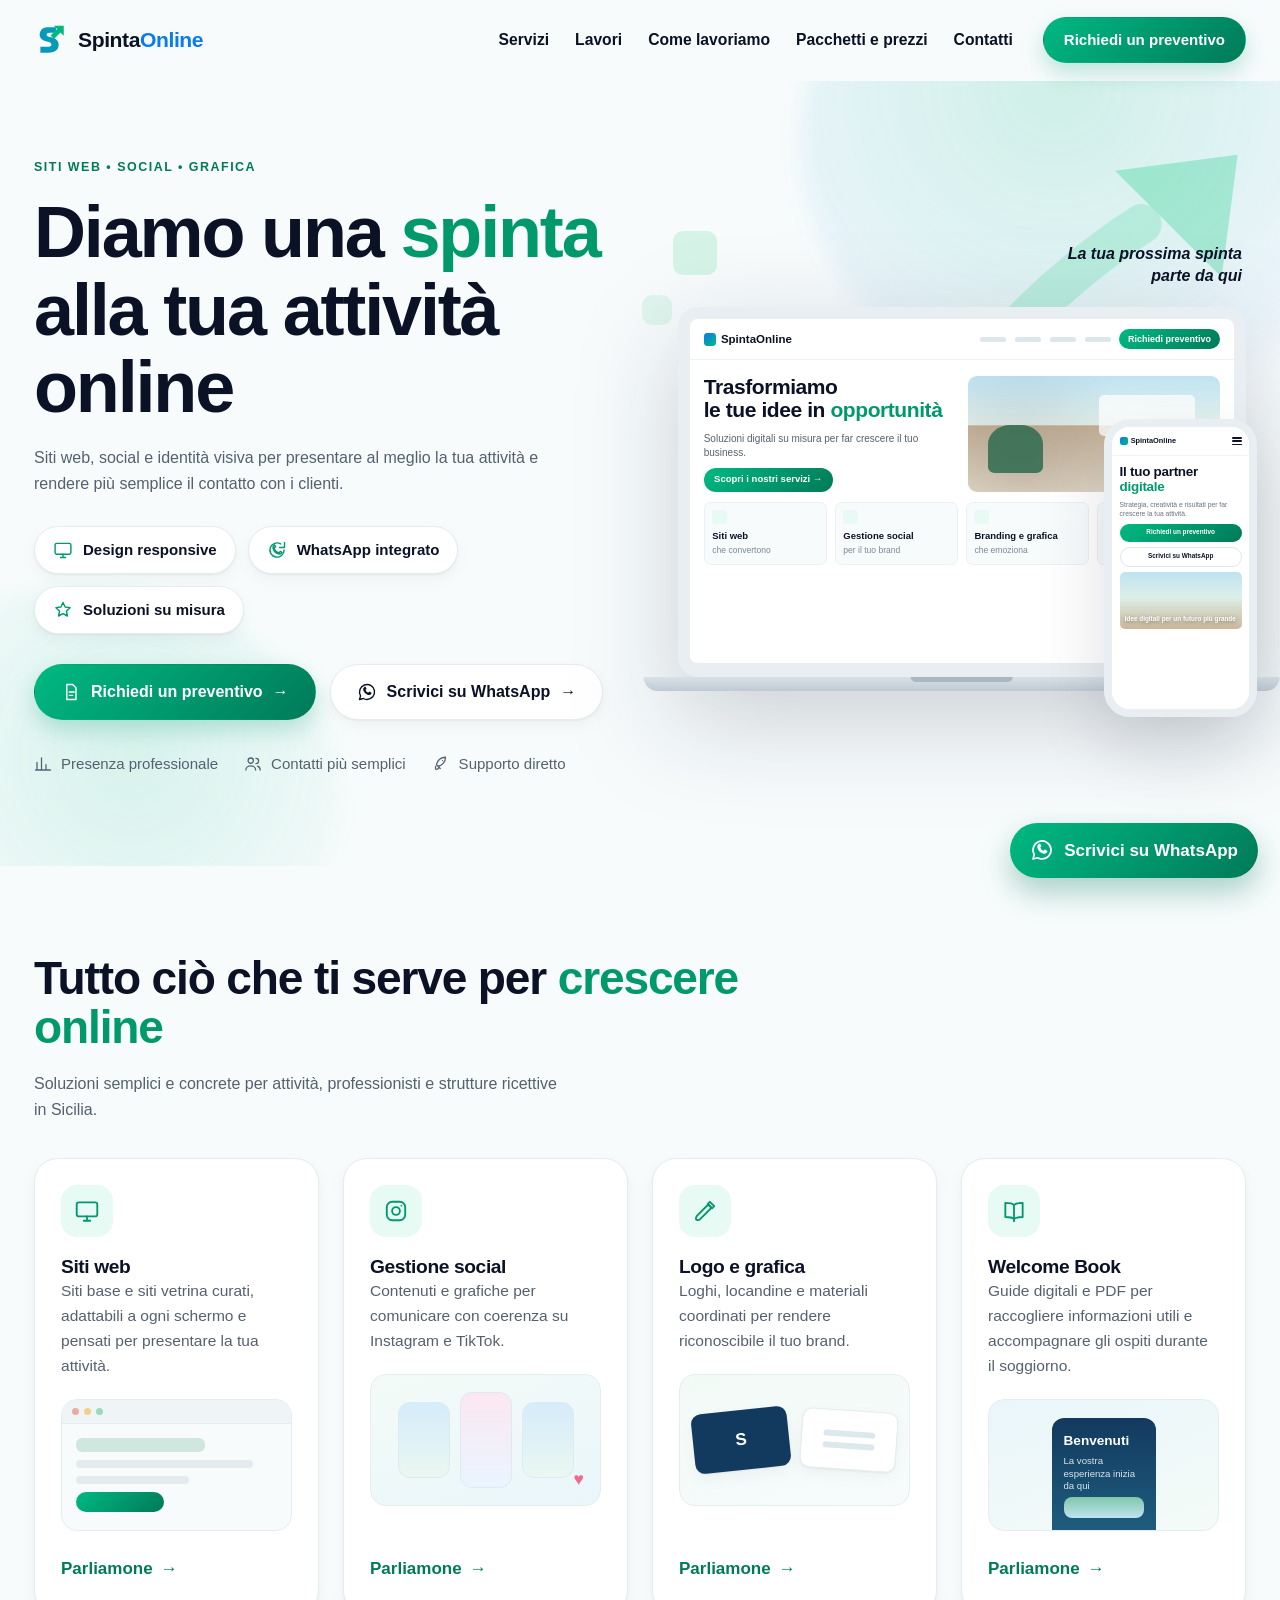
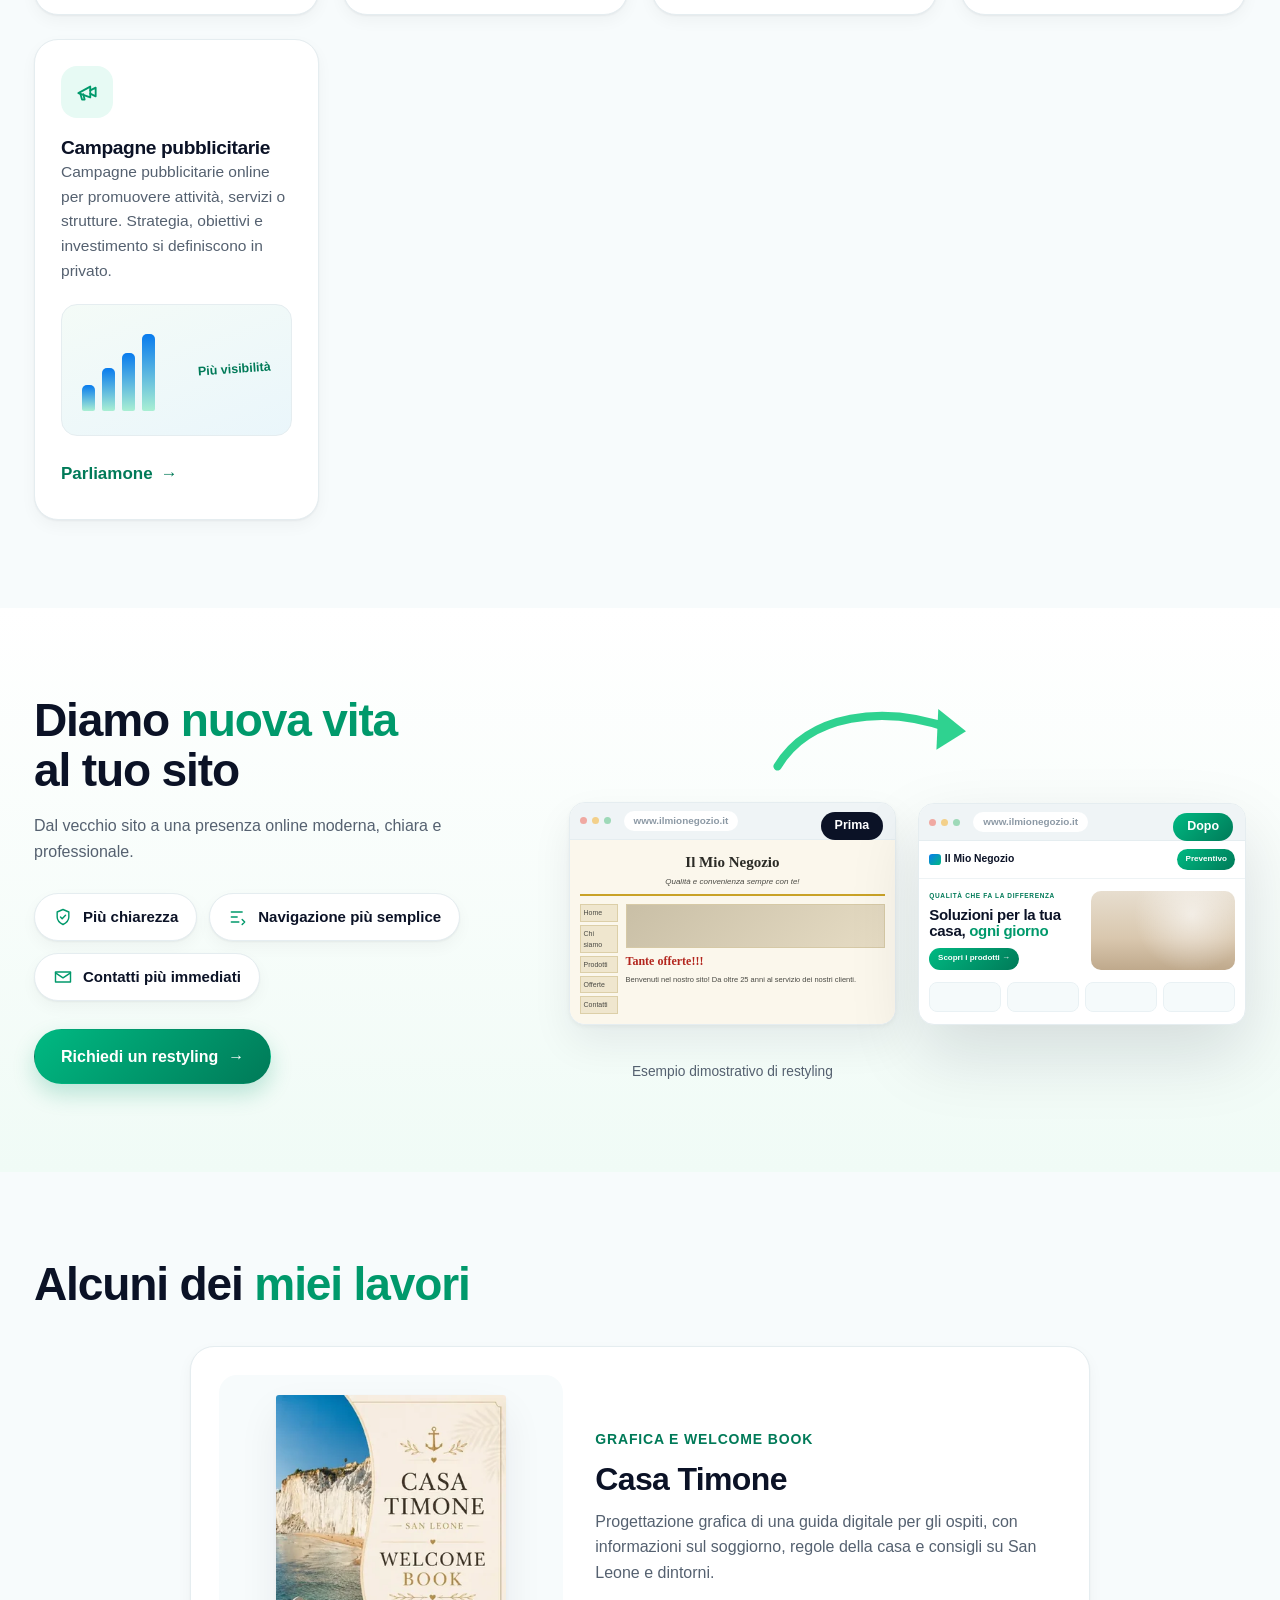
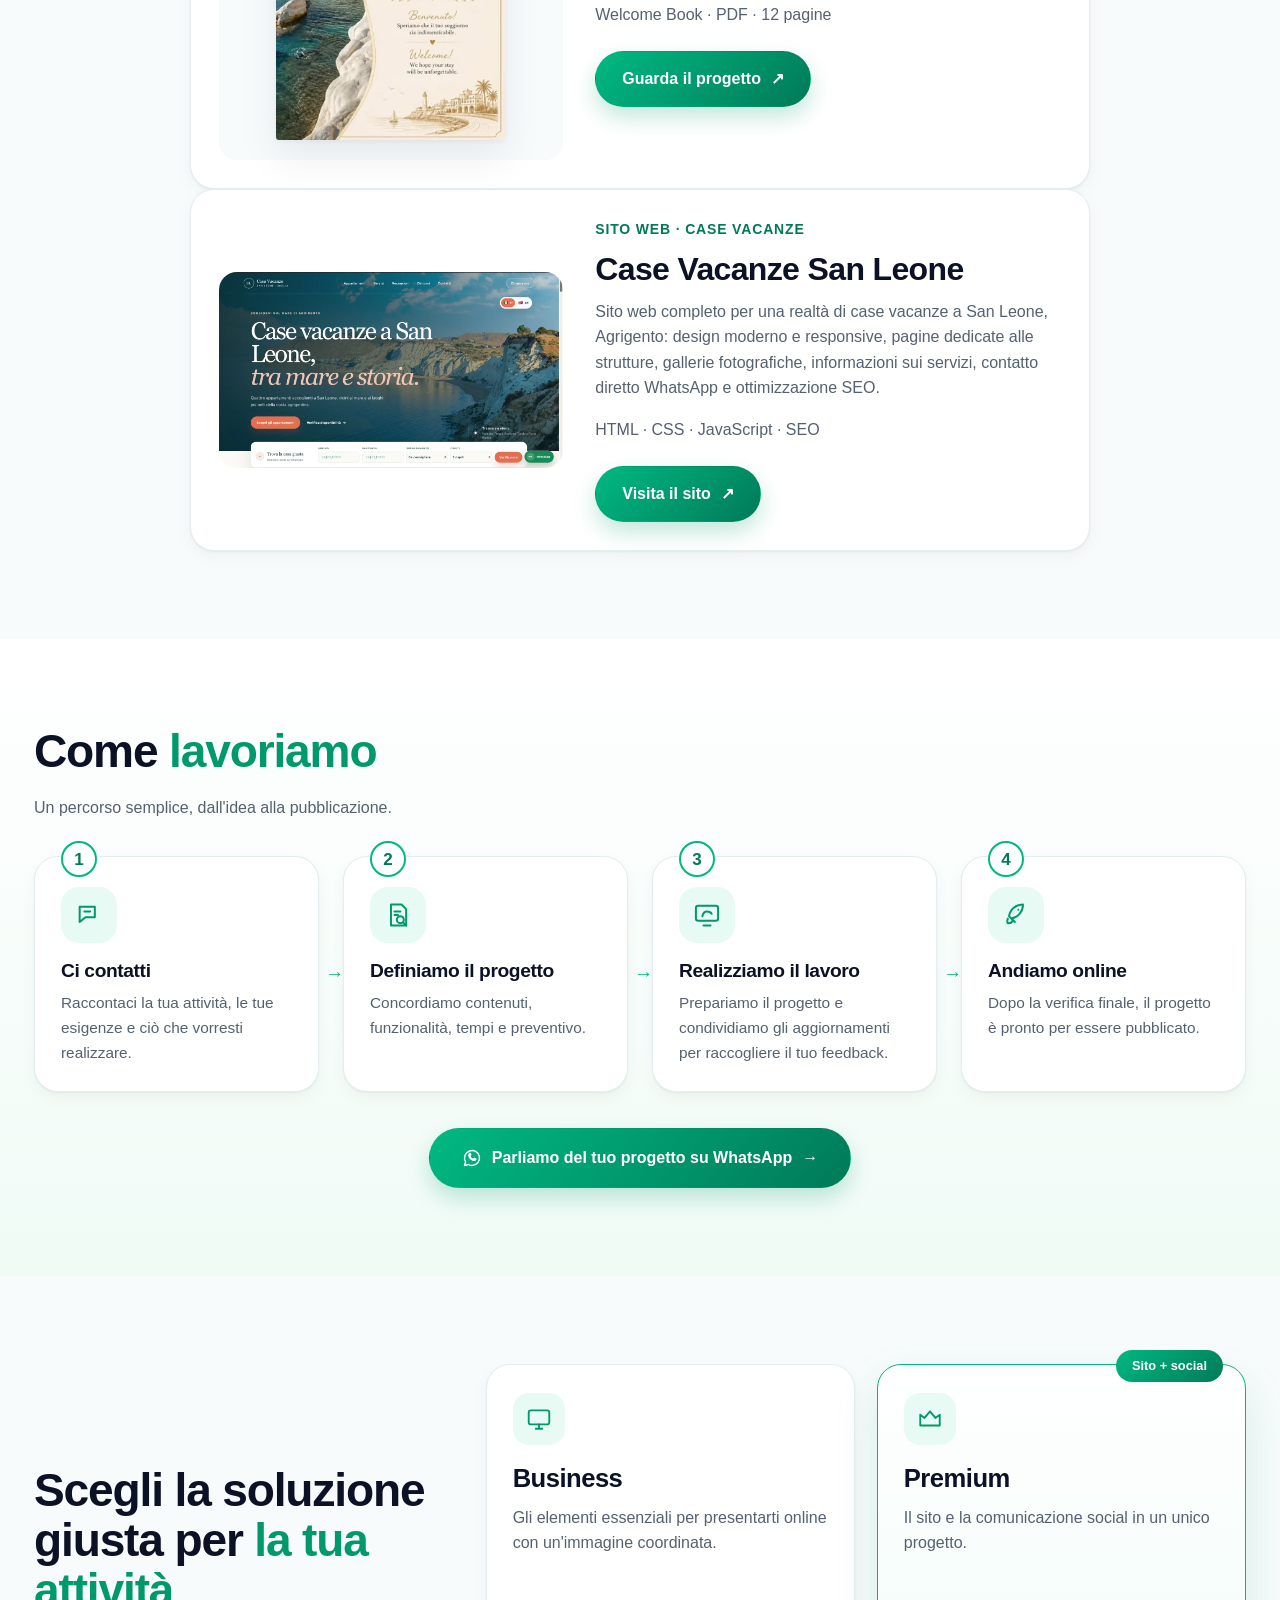
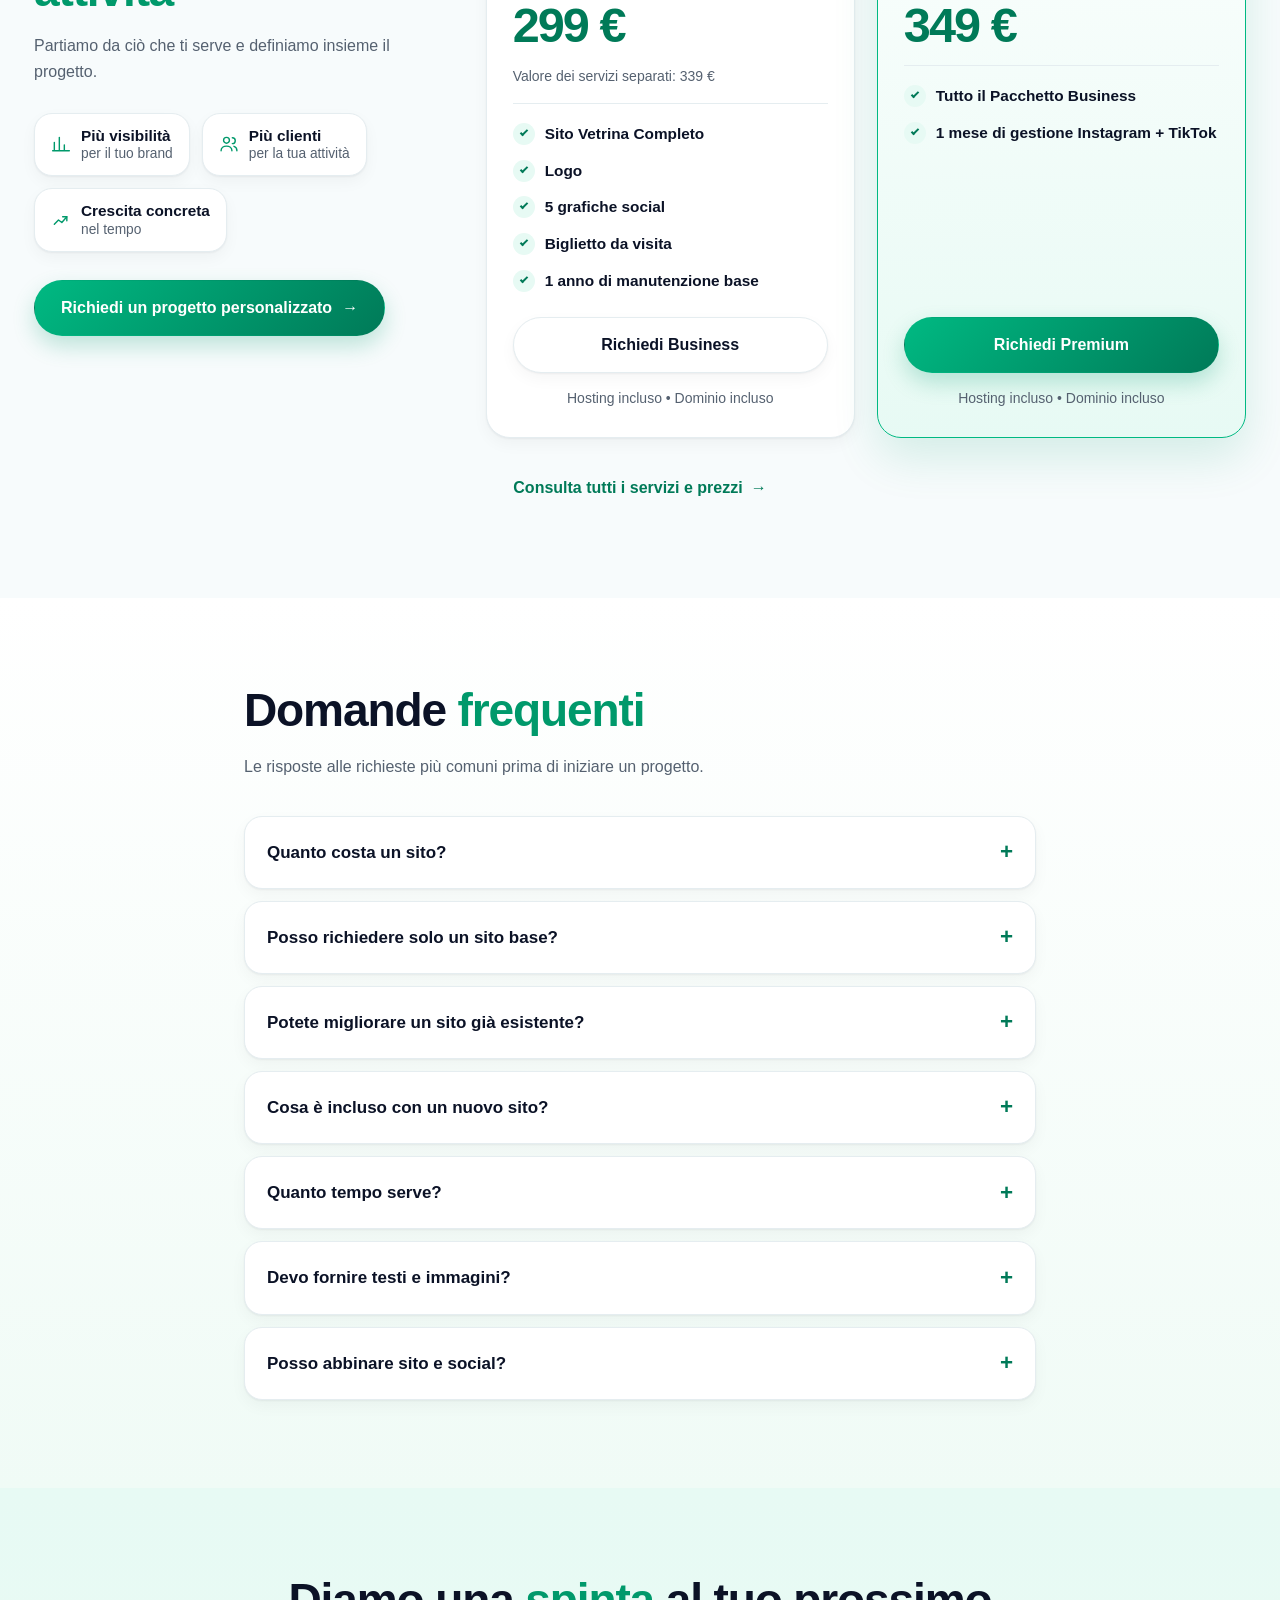
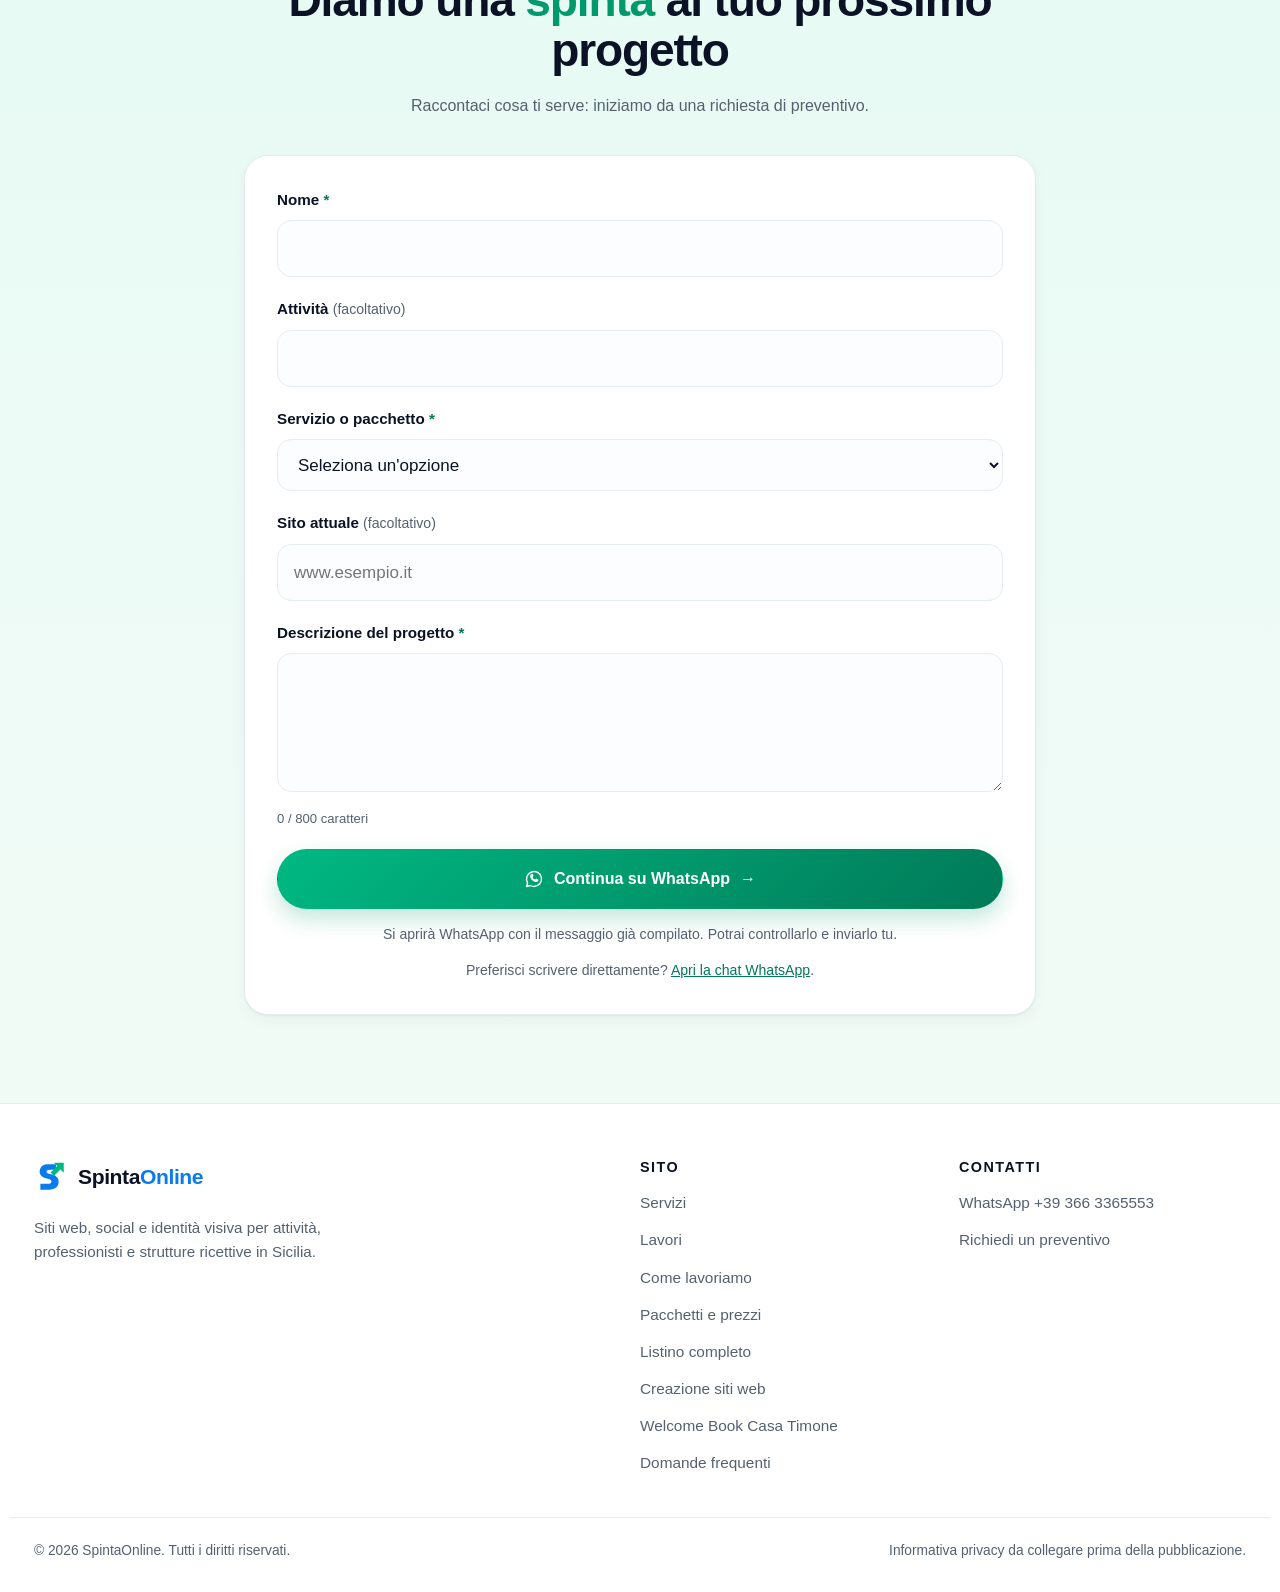
==== commit f3145aeb: "Add files via upload" ====
--- a/index.html
+++ b/index.html
@@ -4,14 +4,14 @@
 <meta charset="utf-8" />
 <meta name="viewport" content="width=device-width, initial-scale=1" />
 <title>SpintaOnline | Siti web e servizi digitali in Sicilia</title>
-<meta name="description" content="Siti web in Sicilia da 199 €, grafica, gestione social e Welcome Book per attività e strutture ricettive. Scopri i servizi e richiedi un preventivo." />
+<meta name="description" content="Siti web in Sicilia da 199 €, grafica, gestione social, campagne pubblicitarie e Welcome Book per attività e strutture ricettive. Richiedi un preventivo." />
 <meta name="theme-color" content="#F7FBFC" />
 <link rel="canonical" href="https://www.spintaonline.it/" />
 <meta property="og:type" content="website" />
 <meta property="og:site_name" content="SpintaOnline" />
 <meta property="og:locale" content="it_IT" />
 <meta property="og:title" content="SpintaOnline | Siti web e servizi digitali in Sicilia" />
-<meta property="og:description" content="Siti web in Sicilia da 199 €, grafica, gestione social e Welcome Book per attività e strutture ricettive. Scopri i servizi e richiedi un preventivo." />
+<meta property="og:description" content="Siti web in Sicilia da 199 €, grafica, gestione social, campagne pubblicitarie e Welcome Book per attività e strutture ricettive. Richiedi un preventivo." />
 <meta property="og:url" content="https://www.spintaonline.it/" />
 <meta property="og:image" content="https://www.spintaonline.it/assets/images/spintaonline-social.jpg" />
 <meta property="og:image:secure_url" content="https://www.spintaonline.it/assets/images/spintaonline-social.jpg" />
@@ -21,7 +21,7 @@
 <meta property="og:image:alt" content="SpintaOnline: creazione siti web, social, grafica e Welcome Book" />
 <meta name="twitter:card" content="summary_large_image" />
 <meta name="twitter:title" content="SpintaOnline | Siti web e servizi digitali in Sicilia" />
-<meta name="twitter:description" content="Siti web in Sicilia da 199 €, grafica, gestione social e Welcome Book per attività e strutture ricettive. Scopri i servizi e richiedi un preventivo." />
+<meta name="twitter:description" content="Siti web in Sicilia da 199 €, grafica, gestione social, campagne pubblicitarie e Welcome Book per attività e strutture ricettive. Richiedi un preventivo." />
 <meta name="twitter:image" content="https://www.spintaonline.it/assets/images/spintaonline-social.jpg" />
 <meta name="twitter:image:alt" content="SpintaOnline: creazione siti web, social, grafica e Welcome Book" />
 <script type="application/ld+json">{"@context":"https://schema.org","@graph":[{"@type":"Organization","@id":"https://www.spintaonline.it/#organization","name":"SpintaOnline","url":"https://www.spintaonline.it/","logo":{"@type":"ImageObject","url":"https://www.spintaonline.it/assets/images/spintaonline-logo-192.png","width":192,"height":192},"telephone":"+393663365553","areaServed":{"@type":"AdministrativeArea","name":"Sicilia"},"description":"Siti web, gestione social, grafica e Welcome Book per attività, professionisti e strutture ricettive in Sicilia."},{"@type":"WebSite","@id":"https://www.spintaonline.it/#website","url":"https://www.spintaonline.it/","name":"SpintaOnline","inLanguage":"it-IT","publisher":{"@id":"https://www.spintaonline.it/#organization"}},{"@type":"WebPage","@id":"https://www.spintaonline.it/#webpage","url":"https://www.spintaonline.it/","name":"SpintaOnline | Siti web e servizi digitali in Sicilia","description":"Siti web in Sicilia da 199 €, grafica, gestione social e Welcome Book per attività e strutture ricettive. Scopri i servizi e richiedi un preventivo.","inLanguage":"it-IT","isPartOf":{"@id":"https://www.spintaonline.it/#website"},"about":{"@id":"https://www.spintaonline.it/#organization"}}]}</script>
@@ -209,6 +209,16 @@
           </div>
           <a class="card-link" href="#contatti" data-preselect="Welcome Book digitale / PDF" aria-label="Parliamone: Welcome Book digitale / PDF">Parliamone <span aria-hidden="true">→</span></a>
         </article>
+
+        <article class="card service-card reveal">
+          <span class="card-icon" aria-hidden="true"><svg viewBox="0 0 24 24"><path d="m4 13 11-6v10L4 13z"/><path d="M15 10.5 20 8v8l-5-2.5M6 14l1.4 5h2.4l-1.2-5"/></svg></span>
+          <h3>Campagne pubblicitarie</h3>
+          <p>Campagne pubblicitarie online per promuovere attività, servizi o strutture. Strategia, obiettivi e investimento si definiscono in privato.</p>
+          <div class="preview preview-ads" aria-hidden="true">
+            <span class="pv-ad-chart"><i></i><i></i><i></i><i></i></span><span class="pv-ad-label">Più visibilità</span>
+          </div>
+          <a class="card-link" href="#contatti" data-preselect="Campagne pubblicitarie" aria-label="Parliamone: Campagne pubblicitarie">Parliamone <span aria-hidden="true">→</span></a>
+        </article>
       </div>
     </div>
   </section>
@@ -382,7 +392,7 @@
             <li>Sito Vetrina Completo</li><li>Logo</li><li>5 grafiche social</li><li>Biglietto da visita</li><li>1 anno di manutenzione base</li>
           </ul>
           <a class="btn btn-ghost btn-block" href="#contatti" data-preselect="Pacchetto Business">Richiedi Business</a>
-          <p class="plan-note">Hosting incluso • Dominio escluso</p>
+          <p class="plan-note">Hosting incluso • Dominio incluso</p>
         </article>
 
         <article class="card plan plan-featured">
@@ -395,7 +405,7 @@
             <li>Tutto il Pacchetto Business</li><li>1 mese di gestione Instagram + TikTok</li>
           </ul>
           <a class="btn btn-primary btn-block" href="#contatti" data-preselect="Pacchetto Premium">Richiedi Premium</a>
-          <p class="plan-note">Hosting incluso • Dominio escluso</p>
+          <p class="plan-note">Hosting incluso • Dominio incluso</p>
         </article>
       </div>
     </div>
@@ -413,7 +423,7 @@
         <details><summary>Quanto costa un sito?</summary><p>Il Sito Base costa 199 € e il Sito Vetrina Completo 299 €. Puoi anche richiedere un progetto personalizzato. <a href="prezzi.html">Consulta il listino completo</a>.</p></details>
         <details><summary>Posso richiedere solo un sito base?</summary><p>Sì. Il Sito Base costa 199 €: una pagina professionale per presentare attività, servizi, contatti e WhatsApp.</p></details>
         <details><summary>Potete migliorare un sito già esistente?</summary><p>Sì. Il restyling costa 120 € e comprende il rinnovamento grafico e il miglioramento di un sito già online.</p></details>
-        <details><summary>Cosa è incluso con un nuovo sito?</summary><p>Con ogni nuovo sito sono inclusi hosting e 1 anno di manutenzione base. Dominio escluso. Dal secondo anno, la manutenzione base costa 60 €/anno.</p></details>
+        <details><summary>Cosa è incluso con un nuovo sito?</summary><p>Con ogni nuovo sito sono inclusi dominio, hosting e 1 anno di manutenzione base. Dal secondo anno, la manutenzione base costa 60 €/anno.</p></details>
         <details><summary>Quanto tempo serve?</summary><p>I tempi vengono concordati nel preventivo in base al lavoro e ai materiali disponibili.</p></details>
         <details><summary>Devo fornire testi e immagini?</summary><p>I materiali disponibili e l'eventuale supporto per prepararli si concordano all'inizio.</p></details>
         <details><summary>Posso abbinare sito e social?</summary><p>Sì. Il Pacchetto Premium costa 349 € e comprende tutto il Business più 1 mese di gestione Instagram + TikTok. Dal secondo mese, la gestione social può continuare a 70 €/mese.</p></details>
@@ -450,6 +460,7 @@
               <option>Sito Vetrina Completo</option>
               <option>Restyling sito esistente</option>
               <option>Instagram + TikTok</option>
+              <option>Campagne pubblicitarie</option>
               <option>Logo</option>
               <option>5 grafiche social</option>
               <option>Locandina / Flyer</option>
--- a/assets/css/style.css
+++ b/assets/css/style.css
@@ -232,6 +232,11 @@
 .pv-tablet b{font-size:.85rem}
 .pv-tablet i{font-size:.6rem;font-style:normal;opacity:.85;line-height:1.3}
 .pv-tablet u{margin-top:auto;height:34px;border-radius:8px;background:linear-gradient(180deg,#7FC7A8,#BFE3F2);text-decoration:none}
+.preview-ads{display:flex;align-items:center;justify-content:space-between;padding:18px 20px;background:linear-gradient(160deg,#F4FBF7,#EAF6FB)}
+.pv-ad-chart{height:82px;display:flex;align-items:flex-end;gap:7px}
+.pv-ad-chart i{display:block;width:13px;border-radius:5px 5px 2px 2px;background:linear-gradient(180deg,var(--blue),#A9EFD3)}
+.pv-ad-chart i:nth-child(1){height:32%}.pv-ad-chart i:nth-child(2){height:52%}.pv-ad-chart i:nth-child(3){height:70%}.pv-ad-chart i:nth-child(4){height:94%}
+.pv-ad-label{font-size:.78rem;font-weight:800;color:var(--green-deep);transform:rotate(-4deg)}
 
 /* ---------- 6. Restyling ---------- */
 .restyling-grid{display:grid;grid-template-columns:minmax(0,.84fr) minmax(0,1.16fr);gap:44px;align-items:center}
@@ -332,6 +337,7 @@
 .price-description{margin-top:12px;font-size:1rem}
 .service-price{margin-top:auto;padding-top:24px;color:var(--green-deep);font-size:2.5rem;font-weight:800;line-height:1.1;letter-spacing:-.035em}
 .service-price span{display:block;color:var(--muted);font-size:.875rem;font-weight:500;line-height:1.5;letter-spacing:0;margin-top:6px}
+.service-price-text{font-size:1.85rem;line-height:1.18}
 .price-card .btn{margin-top:20px;padding-inline:18px;font-size:.94rem}
 .price-inclusions{margin-top:24px;border-left:3px solid var(--green);padding:6px 0 6px 20px;font-size:1rem}
 .price-inclusions h3{margin-bottom:8px}
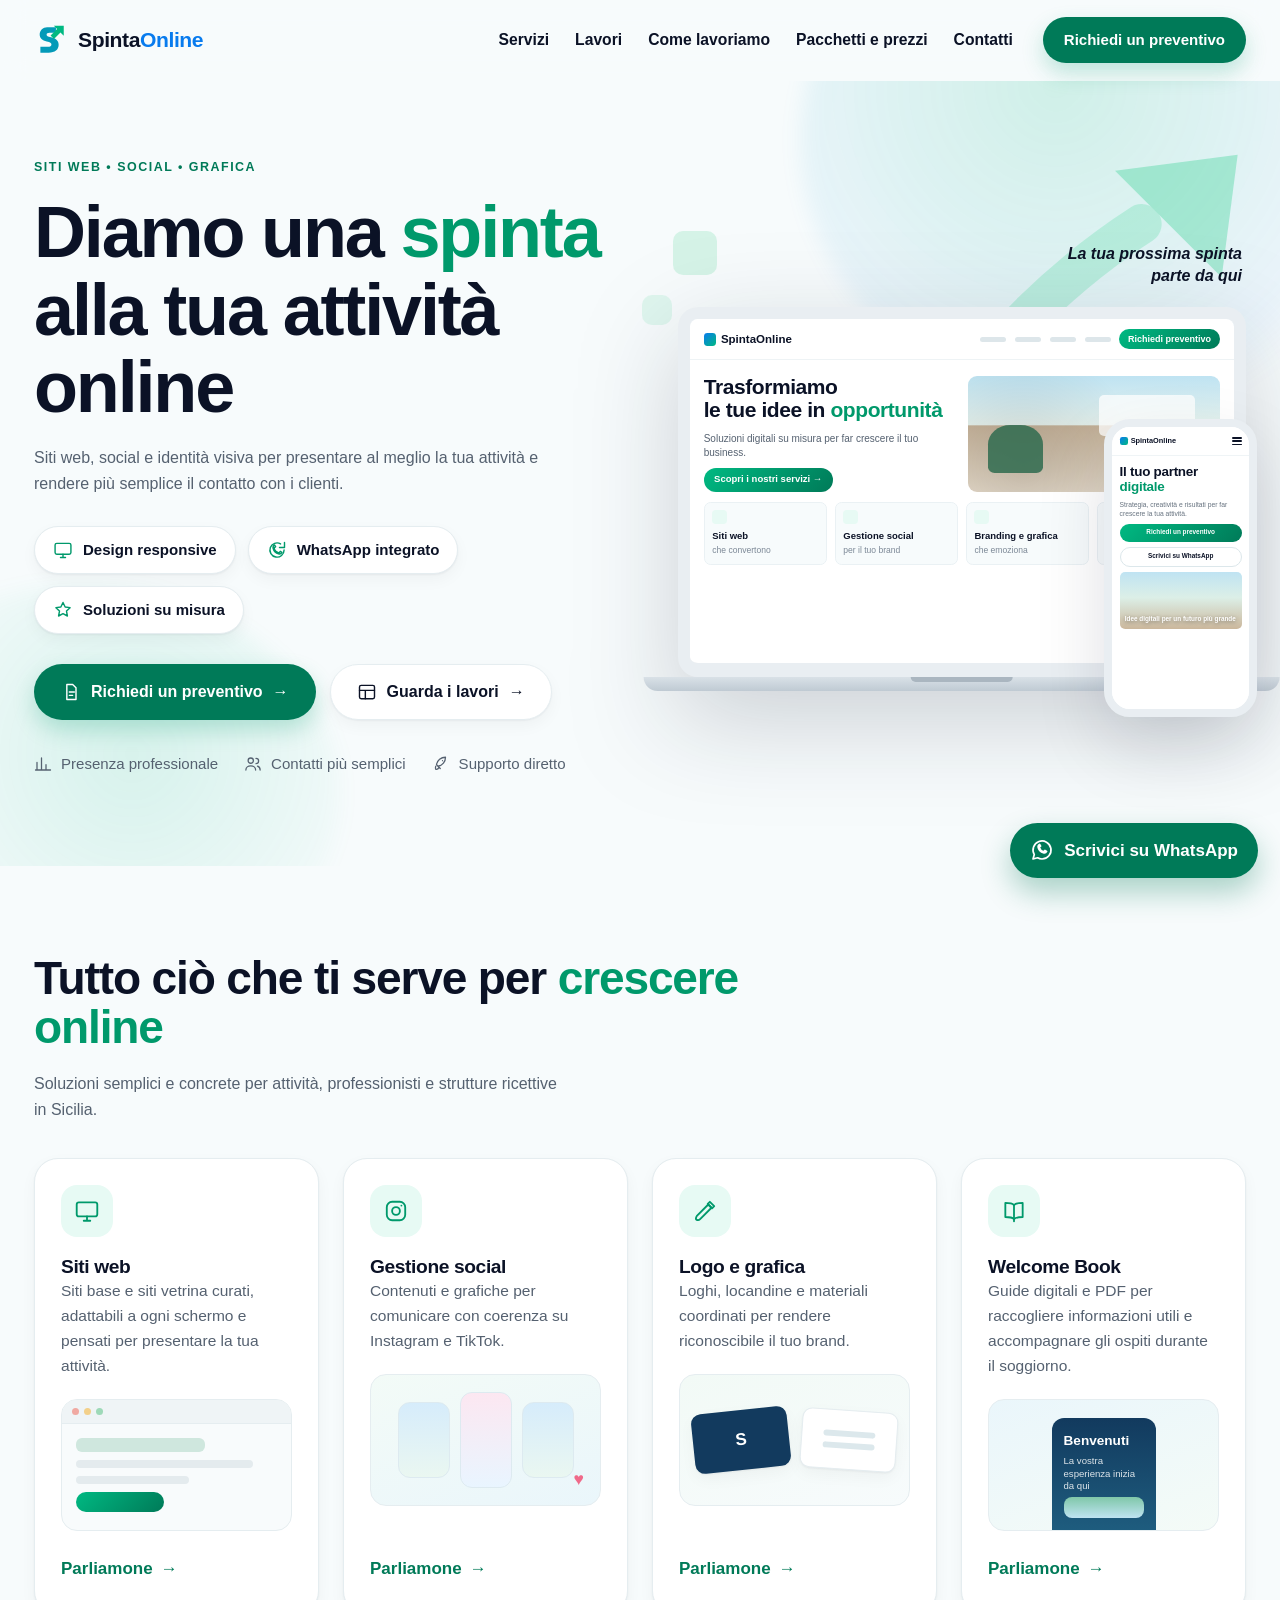
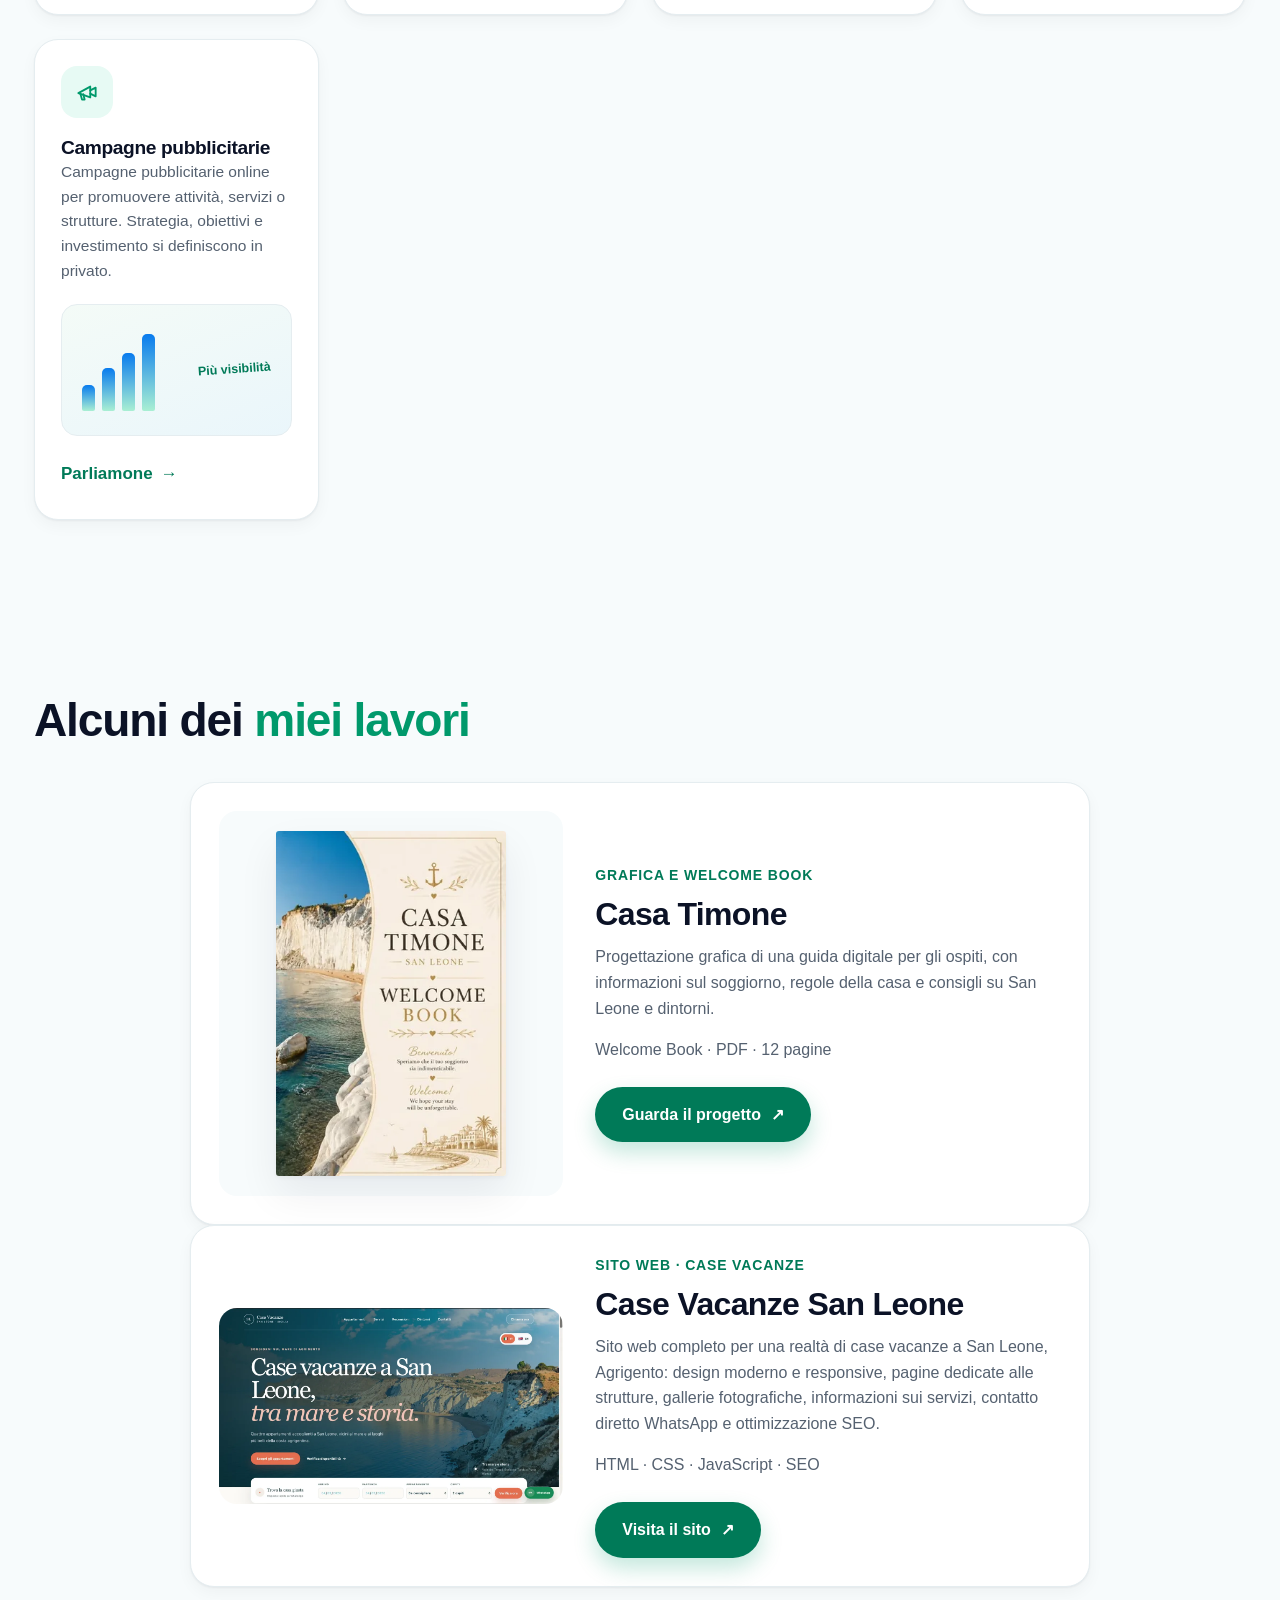
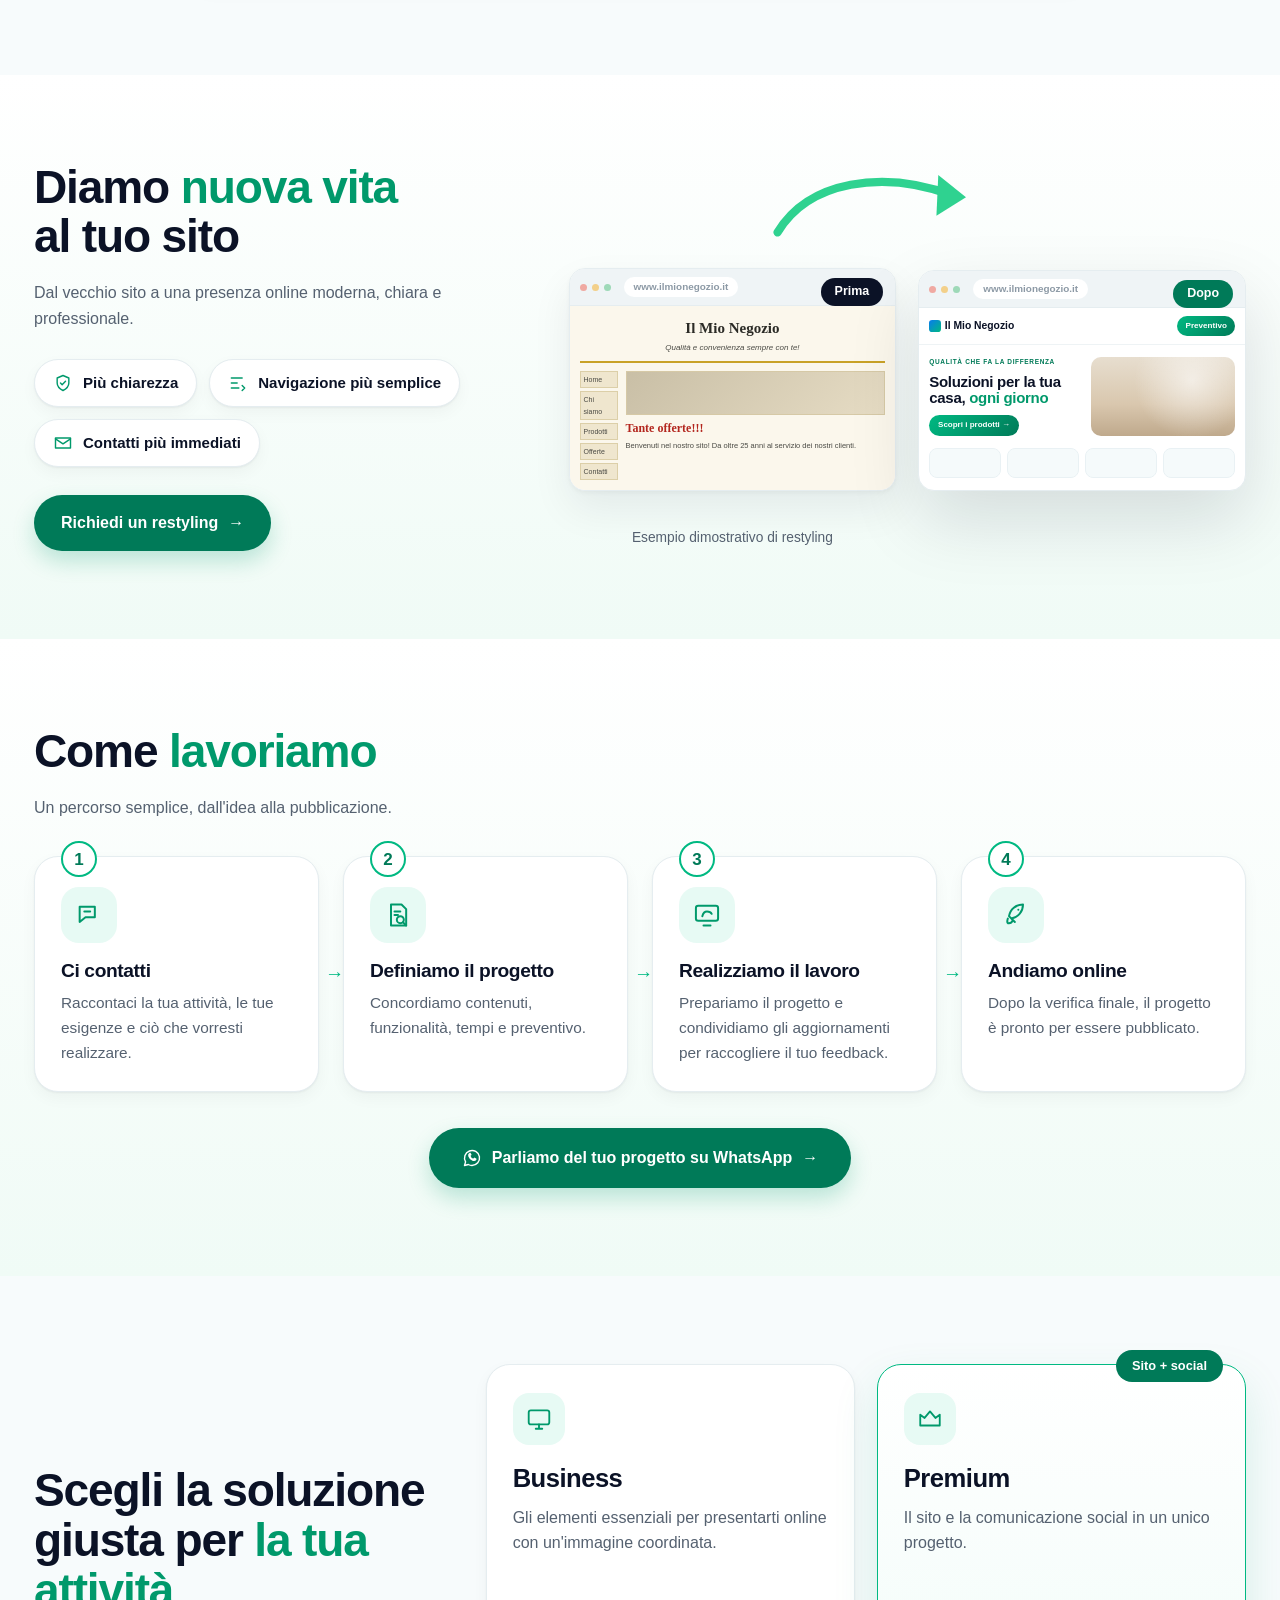
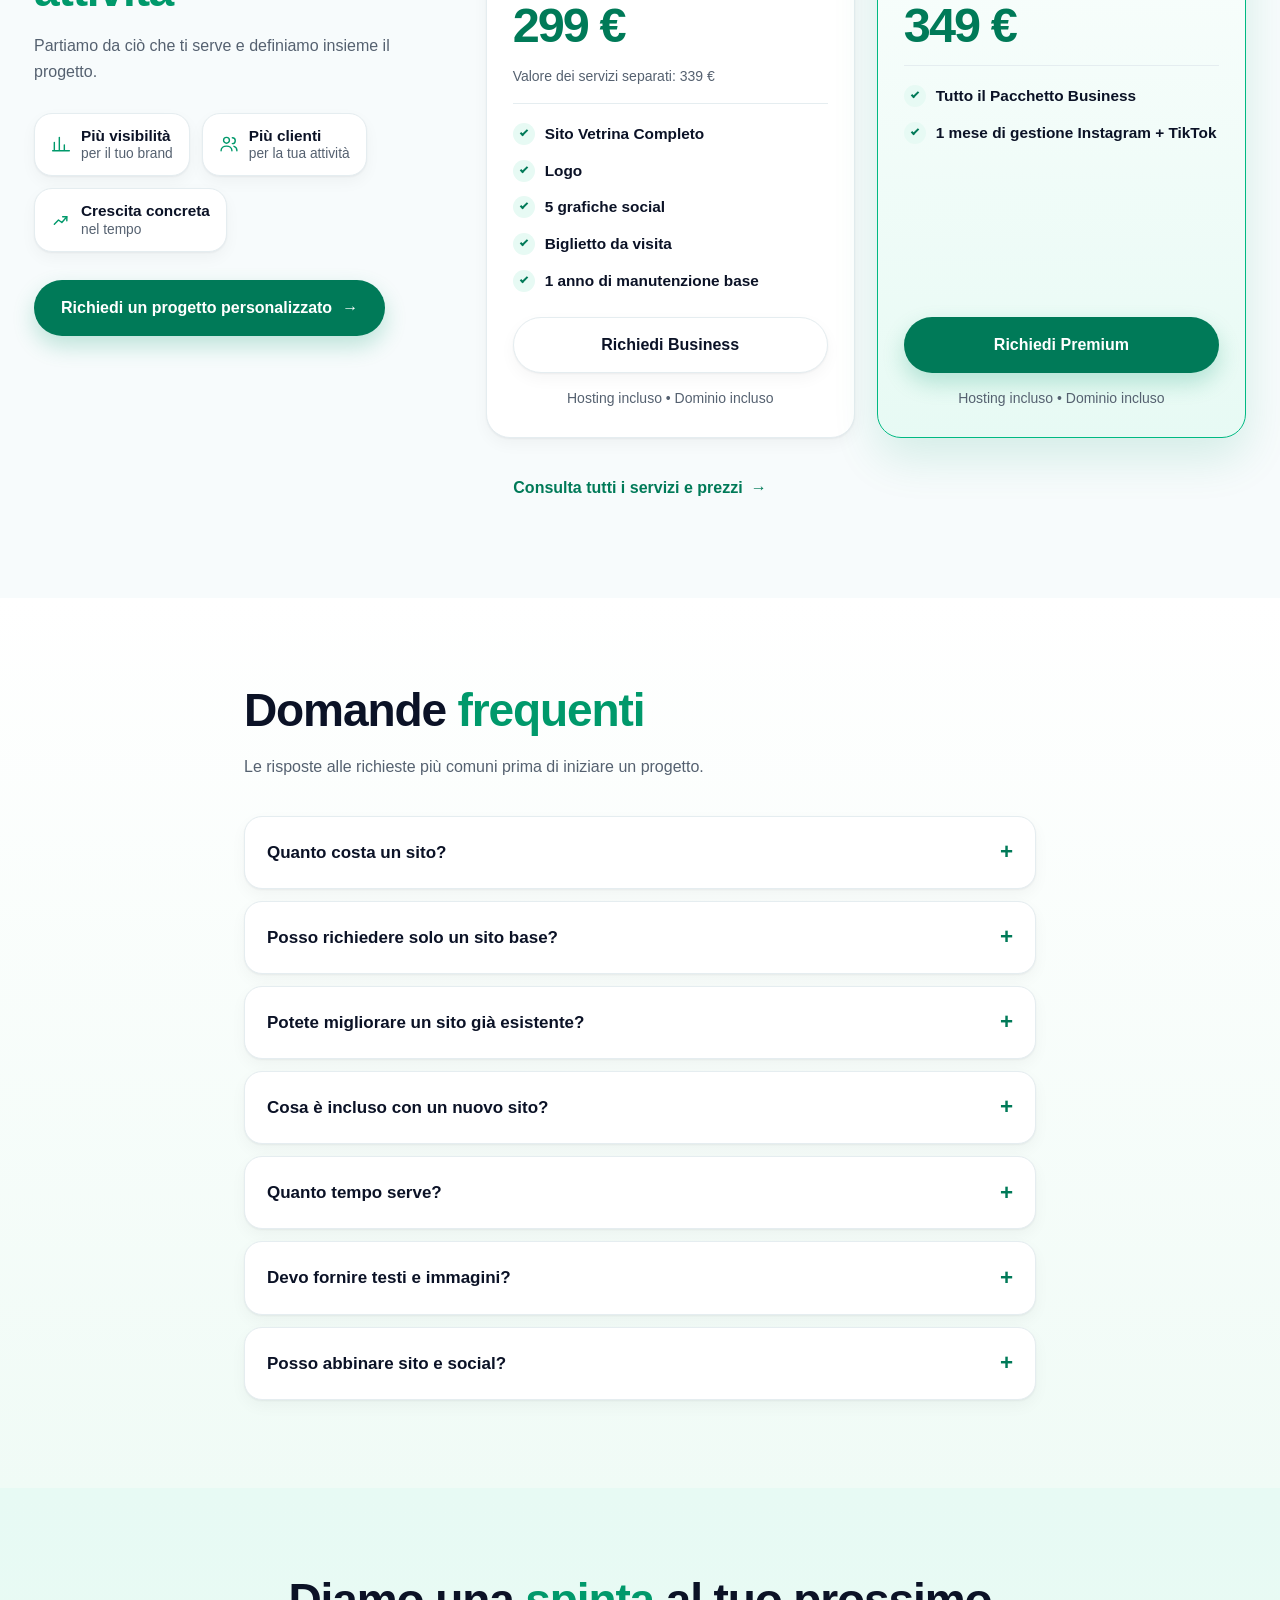
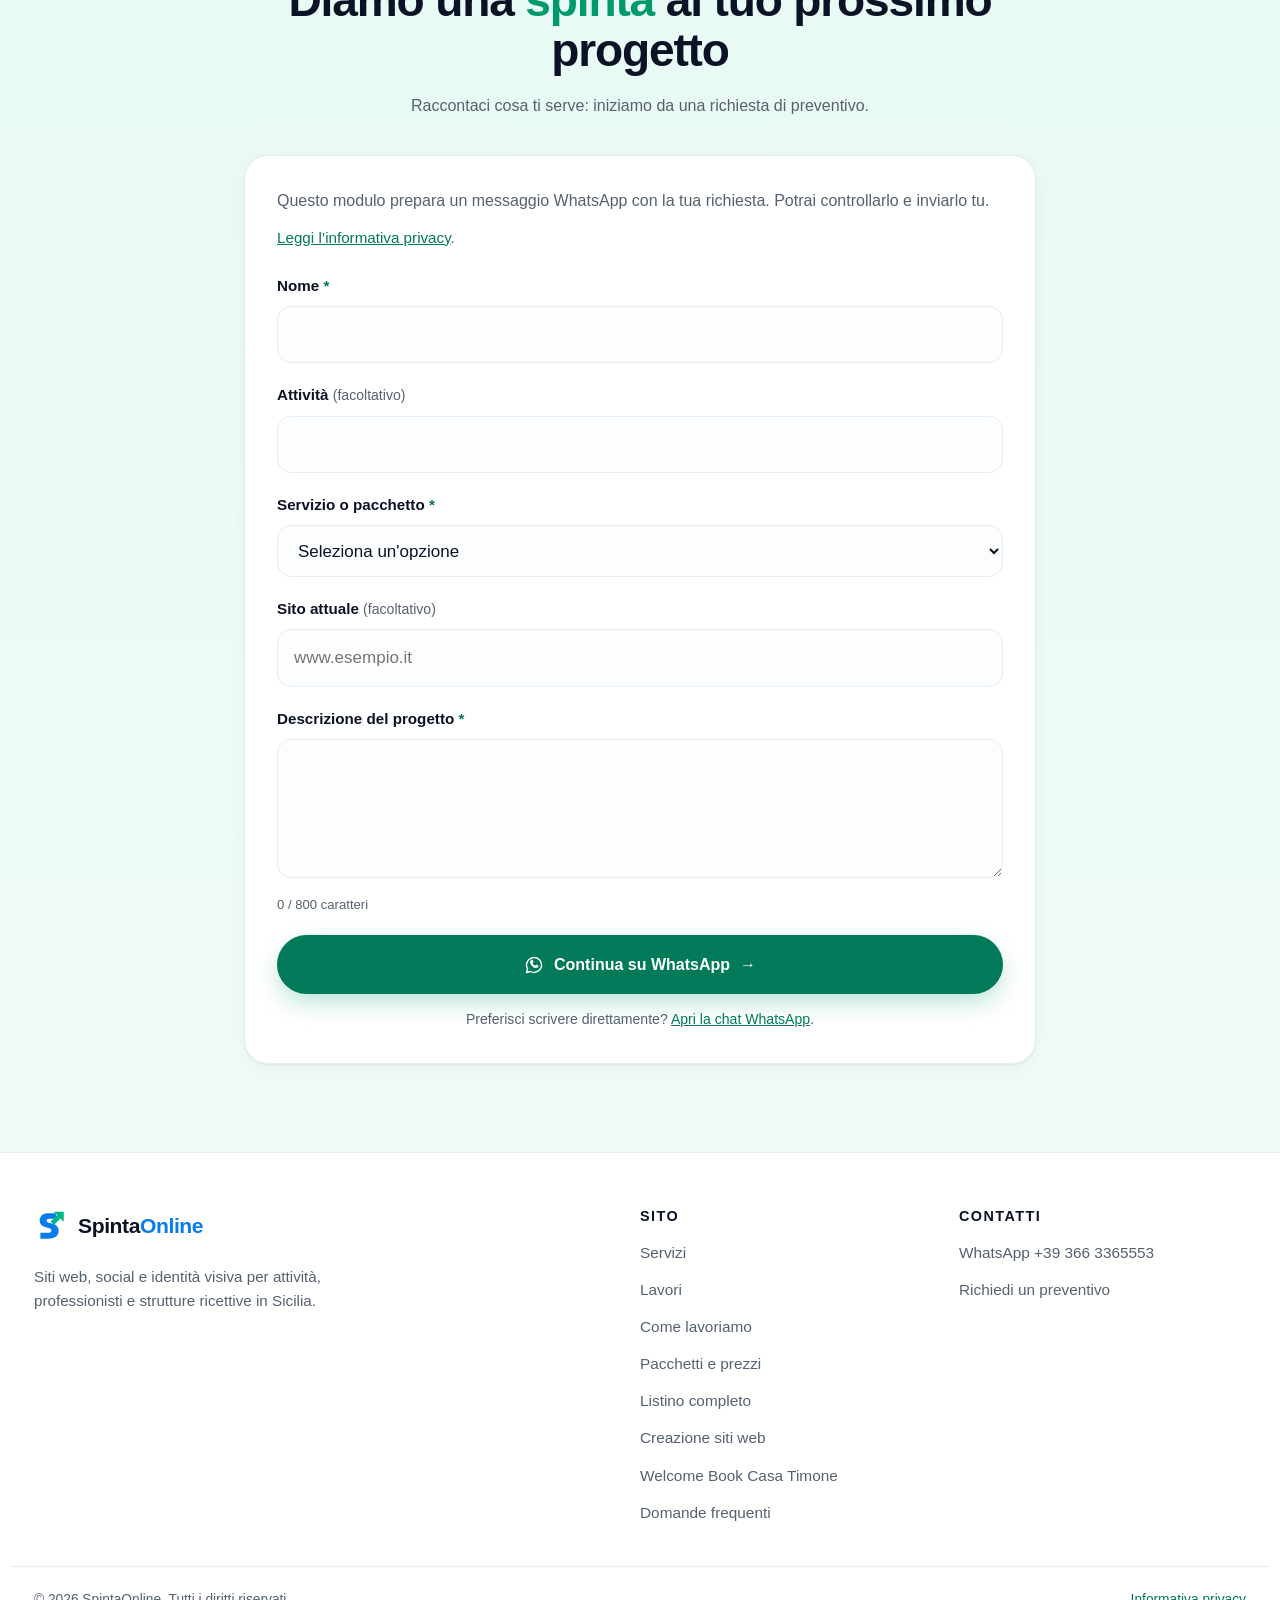
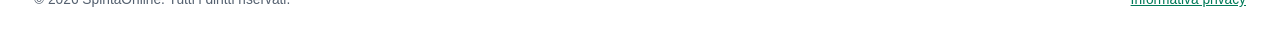
==== commit 2c74dc94: "Add files via upload" ====
--- a/index.html
+++ b/index.html
@@ -28,7 +28,7 @@
 <link rel="icon" href="favicon.svg" type="image/svg+xml" />
 <link rel="icon" href="favicon-48.png" type="image/png" sizes="48x48" />
 <link rel="apple-touch-icon" href="apple-touch-icon.png" sizes="180x180" />
-<link rel="stylesheet" href="assets/css/style.css?v=20260906-seo" />
+<link rel="stylesheet" href="assets/css/style.css?v=20260907-audit" />
 <script src="assets/js/main.js?v=20260906-seo" defer></script>
 </head>
 <body>
@@ -50,6 +50,11 @@
       <span class="logo-text"><span>Spinta</span><span class="logo-text-blue">Online</span></span>
     </a>
 
+    <button class="nav-toggle" id="nav-toggle" type="button" aria-expanded="false" aria-controls="primary-nav">
+      <span class="nav-toggle-bars" aria-hidden="true"><span></span><span></span><span></span></span>
+      <span class="sr-only">Apri il menu</span>
+    </button>
+
     <nav class="nav" id="primary-nav" aria-label="Navigazione principale">
       <ul class="nav-list">
         <li><a href="#servizi">Servizi</a></li>
@@ -60,11 +65,6 @@
       </ul>
       <a class="btn btn-primary btn-sm nav-cta" href="#contatti">Richiedi un preventivo</a>
     </nav>
-
-    <button class="nav-toggle" id="nav-toggle" type="button" aria-expanded="false" aria-controls="primary-nav">
-      <span class="nav-toggle-bars" aria-hidden="true"><span></span><span></span><span></span></span>
-      <span class="sr-only">Apri il menu</span>
-    </button>
   </div>
 </header>
 
@@ -82,7 +82,10 @@
     <div class="container hero-grid">
       <div class="hero-copy">
         <p class="eyebrow">Siti web • Social • Grafica</p>
-        <h1>Diamo una <span class="accent">spinta</span><br />alla tua attività online</h1>
+        <h1 class="hero-title">
+          <span class="hero-line-mask hero-line-mask--1"><span class="hero-line">Diamo una <span class="accent">spinta</span></span></span>
+          <span class="hero-line-mask hero-line-mask--2"><span class="hero-line">alla tua attività online</span></span>
+        </h1>
         <p class="lead">Siti web, social e identità visiva per presentare al meglio la tua attività e rendere più semplice il contatto con i clienti.</p>
 
         <ul class="badges">
@@ -96,9 +99,9 @@
             <svg class="ic ic-btn" viewBox="0 0 24 24" aria-hidden="true"><path d="M7 3h7l4 4v14H7z"/><path d="M10 12h6M10 16h4"/></svg>
             Richiedi un preventivo <span class="btn-arrow" aria-hidden="true">→</span>
           </a>
-          <a class="btn btn-ghost" href="https://wa.me/393663365553" id="hero-whatsapp" data-wa-base target="_blank" rel="noopener">
-            <svg class="ic ic-btn" viewBox="0 0 24 24" aria-hidden="true"><path d="M12 21a9 9 0 1 0-7.7-4.4L3 21l4.6-1.2A9 9 0 0 0 12 21z"/><path d="M9.2 9.1c.5 2 2.7 4.2 4.7 4.7l1-1.4 1.7 1c-.6 1.2-1.9 1.7-3.3 1.3-2.3-.7-4.3-2.7-5-5-.4-1.4.1-2.7 1.3-3.3l1 1.7z"/></svg>
-            Scrivici su WhatsApp <span class="btn-arrow" aria-hidden="true">→</span>
+          <a class="btn btn-ghost" href="#lavori">
+            <svg class="ic ic-btn" viewBox="0 0 24 24" aria-hidden="true"><rect x="3" y="4" width="18" height="16" rx="2"/><path d="M3 10h18M10 10v10"/></svg>
+            Guarda i lavori <span class="btn-arrow" aria-hidden="true">→</span>
           </a>
         </div>
 
@@ -175,7 +178,7 @@
             <span class="pv-bar"><i></i><i></i><i></i></span>
             <span class="pv-body"><b class="pv-title"></b><b class="pv-line"></b><b class="pv-line short"></b><b class="pv-cta"></b></span>
           </div>
-          <a class="card-link" href="#contatti" data-preselect="Sito Base" aria-label="Parliamone: Sito Base">Parliamone <span aria-hidden="true">→</span></a>
+          <a class="card-link" href="#contatti" data-preselect="Da definire" aria-label="Parliamone: Siti web">Parliamone <span aria-hidden="true">→</span></a>
         </article>
 
         <article class="card service-card reveal">
@@ -218,6 +221,49 @@
             <span class="pv-ad-chart"><i></i><i></i><i></i><i></i></span><span class="pv-ad-label">Più visibilità</span>
           </div>
           <a class="card-link" href="#contatti" data-preselect="Campagne pubblicitarie" aria-label="Parliamone: Campagne pubblicitarie">Parliamone <span aria-hidden="true">→</span></a>
+        </article>
+      </div>
+    </div>
+  </section>
+
+  <!-- ============ LAVORI ============ -->
+  <section class="section" id="lavori">
+    <div class="container">
+      <div class="section-head reveal">
+        <h2>Alcuni dei <span class="accent">miei lavori</span></h2>
+      </div>
+
+      <div class="portfolio-grid">
+        <article class="card work-card work-card-featured reveal">
+          <div class="work-cover">
+            <picture>
+              <source type="image/webp" srcset="assets/images/casa-timone-welcome-book-320.webp 320w, assets/images/casa-timone-welcome-book-640.webp 640w" sizes="(max-width:560px) 200px, 230px" />
+              <img src="assets/images/casa-timone-cover.jpg" width="640" height="960" loading="lazy" decoding="async" alt="Copertina del Welcome Book Casa Timone: il mare di San Leone e la Scala dei Turchi" />
+            </picture>
+          </div>
+          <div class="work-details">
+            <p class="cat">Grafica e Welcome Book</p>
+            <h3><a class="heading-link" href="portfolio/welcome-book-casa-timone.html">Casa Timone</a></h3>
+            <p>Progettazione grafica di una guida digitale per gli ospiti, con informazioni sul soggiorno, regole della casa e consigli su San Leone e dintorni.</p>
+            <p class="work-file">Welcome Book · PDF · 12 pagine</p>
+            <a class="btn btn-primary" href="assets/documents/casa-timone-welcome-book.pdf" target="_blank" rel="noopener" aria-label="Guarda il progetto Casa Timone (PDF, nuova scheda)">Guarda il progetto <span aria-hidden="true">↗</span></a>
+          </div>
+        </article>
+
+        <article class="card work-card work-card-featured reveal">
+          <div class="work-cover work-site-cover">
+            <picture>
+              <source type="image/webp" srcset="assets/images/case-vacanze-san-leone-homepage.webp" />
+              <img src="assets/images/case-vacanze-san-leone-homepage.jpg" width="1280" height="728" loading="lazy" decoding="async" alt="Homepage del sito Case Vacanze San Leone, con vista sulla costa agrigentina" />
+            </picture>
+          </div>
+          <div class="work-details">
+            <p class="cat">Sito web · Case vacanze</p>
+            <h3><a class="heading-link" href="https://casevacanzesanleone.it" target="_blank" rel="noopener">Case Vacanze San Leone</a></h3>
+            <p>Sito web completo per una realtà di case vacanze a San Leone, Agrigento: design moderno e responsive, pagine dedicate alle strutture, gallerie fotografiche, informazioni sui servizi, contatto diretto WhatsApp e ottimizzazione SEO.</p>
+            <p class="work-file">HTML · CSS · JavaScript · SEO</p>
+            <a class="btn btn-primary" href="https://casevacanzesanleone.it" target="_blank" rel="noopener" aria-label="Visita il sito Case Vacanze San Leone (nuova scheda)">Visita il sito <span aria-hidden="true">↗</span></a>
+          </div>
         </article>
       </div>
     </div>
@@ -276,49 +322,6 @@
         </figure>
 
         <p class="demo-note">Esempio dimostrativo di restyling</p>
-      </div>
-    </div>
-  </section>
-
-  <!-- ============ LAVORI ============ -->
-  <section class="section" id="lavori">
-    <div class="container">
-      <div class="section-head reveal">
-        <h2>Alcuni dei <span class="accent">miei lavori</span></h2>
-      </div>
-
-      <div class="portfolio-grid">
-        <article class="card work-card work-card-featured reveal">
-          <div class="work-cover">
-            <picture>
-              <source type="image/webp" srcset="assets/images/casa-timone-welcome-book-320.webp 320w, assets/images/casa-timone-welcome-book-640.webp 640w" sizes="(max-width:560px) 200px, 230px" />
-              <img src="assets/images/casa-timone-cover.jpg" width="640" height="960" loading="lazy" decoding="async" alt="Copertina del Welcome Book Casa Timone: il mare di San Leone e la Scala dei Turchi" />
-            </picture>
-          </div>
-          <div class="work-details">
-            <p class="cat">Grafica e Welcome Book</p>
-            <h3><a class="heading-link" href="portfolio/welcome-book-casa-timone.html">Casa Timone</a></h3>
-            <p>Progettazione grafica di una guida digitale per gli ospiti, con informazioni sul soggiorno, regole della casa e consigli su San Leone e dintorni.</p>
-            <p class="work-file">Welcome Book · PDF · 12 pagine</p>
-            <a class="btn btn-primary" href="assets/documents/casa-timone-welcome-book.pdf" target="_blank" rel="noopener" aria-label="Guarda il progetto Casa Timone (PDF, nuova scheda)">Guarda il progetto <span aria-hidden="true">↗</span></a>
-          </div>
-        </article>
-
-        <article class="card work-card work-card-featured reveal">
-          <div class="work-cover work-site-cover">
-            <picture>
-              <source type="image/webp" srcset="assets/images/case-vacanze-san-leone-homepage.webp" />
-              <img src="assets/images/case-vacanze-san-leone-homepage.jpg" width="1280" height="728" loading="lazy" decoding="async" alt="Homepage del sito Case Vacanze San Leone, con vista sulla costa agrigentina" />
-            </picture>
-          </div>
-          <div class="work-details">
-            <p class="cat">Sito web · Case vacanze</p>
-            <h3><a class="heading-link" href="https://casevacanzesanleone.it" target="_blank" rel="noopener">Case Vacanze San Leone</a></h3>
-            <p>Sito web completo per una realtà di case vacanze a San Leone, Agrigento: design moderno e responsive, pagine dedicate alle strutture, gallerie fotografiche, informazioni sui servizi, contatto diretto WhatsApp e ottimizzazione SEO.</p>
-            <p class="work-file">HTML · CSS · JavaScript · SEO</p>
-            <a class="btn btn-primary" href="https://casevacanzesanleone.it" target="_blank" rel="noopener" aria-label="Visita il sito Case Vacanze San Leone (nuova scheda)">Visita il sito <span aria-hidden="true">↗</span></a>
-          </div>
-        </article>
       </div>
     </div>
   </section>
@@ -440,7 +443,9 @@
       </div>
 
       <div class="card contact-card reveal">
-        <form id="contact-form" novalidate>
+        <form id="contact-form" novalidate aria-describedby="contact-intro">
+          <p class="form-intro" id="contact-intro">Questo modulo prepara un messaggio WhatsApp con la tua richiesta. Potrai controllarlo e inviarlo tu.</p>
+          <p class="form-privacy"><a href="privacy.html">Leggi l’informativa privacy</a>.</p>
           <div class="field">
             <label for="f-nome">Nome <span class="req" aria-hidden="true">*</span></label>
             <input id="f-nome" name="nome" type="text" autocomplete="name" required aria-describedby="e-nome" />
@@ -490,7 +495,6 @@
             <svg class="ic ic-btn" viewBox="0 0 24 24" aria-hidden="true"><path d="M12 21a9 9 0 1 0-7.7-4.4L3 21l4.6-1.2A9 9 0 0 0 12 21z"/><path d="M9.2 9.1c.5 2 2.7 4.2 4.7 4.7l1-1.4 1.7 1c-.6 1.2-1.9 1.7-3.3 1.3-2.3-.7-4.3-2.7-5-5-.4-1.4.1-2.7 1.3-3.3l1 1.7z"/></svg>
             Continua su WhatsApp <span class="btn-arrow" aria-hidden="true">→</span>
           </button>
-          <p class="form-hint">Si aprirà WhatsApp con il messaggio già compilato. Potrai controllarlo e inviarlo tu.</p>
           <p class="form-hint">Preferisci scrivere direttamente? <a href="https://wa.me/393663365553" data-wa-base target="_blank" rel="noopener">Apri la chat WhatsApp</a>.</p>
         </form>
       </div>
@@ -534,7 +538,7 @@
   </div>
   <div class="container footer-bottom">
     <p>© <span id="year">2026</span> SpintaOnline. Tutti i diritti riservati.</p>
-    <p class="footer-legal">Informativa privacy da collegare prima della pubblicazione.</p>
+    <p class="footer-legal"><a href="privacy.html">Informativa privacy</a></p>
   </div>
 </footer>
 
--- a/assets/css/style.css
+++ b/assets/css/style.css
@@ -87,7 +87,7 @@
 .btn-sm{min-height:44px;padding:10px 20px;font-size:.94rem}
 .btn-lg{min-height:58px;padding:16px 32px}
 .btn-block{width:100%}
-.btn-primary{background:linear-gradient(135deg,var(--green) 0%,var(--green-deep) 100%);color:#fff;box-shadow:0 10px 22px rgba(0,153,107,.24)}
+.btn-primary{background:var(--green-deep);color:#fff;box-shadow:0 10px 22px rgba(0,153,107,.24)}
 .btn-primary:hover{transform:translateY(-2px);box-shadow:0 14px 28px rgba(0,153,107,.3)}
 .btn-ghost{background:var(--surface);color:var(--ink);border-color:var(--border);box-shadow:var(--shadow-sm)}
 .btn-ghost:hover{transform:translateY(-2px);border-color:#CFE7DE}
@@ -150,6 +150,16 @@
 .hero-actions{display:flex;flex-wrap:wrap;gap:14px;margin-top:30px}
 .trust-row{list-style:none;display:flex;flex-wrap:wrap;gap:14px 26px;margin:32px 0 0;padding:0;font-size:.94rem}
 .trust-row li{display:inline-flex;align-items:center;gap:9px}
+
+/* Hero: reveal cinematografico (solo con JS attivo) */
+.hero-line-mask{display:block;overflow:hidden}
+.hero-line{display:block}
+.js .hero-line-mask--1 .hero-line{opacity:0;transform:translateY(34px);animation:hero-line-in .72s cubic-bezier(.16,1,.3,1) .05s both}
+.js .hero-line-mask--2 .hero-line{opacity:0;transform:translateY(34px);animation:hero-line-in .72s cubic-bezier(.16,1,.3,1) .2s both}
+.js .hero-copy .lead{opacity:0;transform:translateY(16px);animation:hero-fade-up .6s cubic-bezier(.16,1,.3,1) .48s both}
+.js .hero-copy .hero-actions{opacity:0;transform:translateY(16px);animation:hero-fade-up .6s cubic-bezier(.16,1,.3,1) .6s both}
+@keyframes hero-line-in{from{opacity:0;transform:translateY(34px)}to{opacity:1;transform:translateY(0)}}
+@keyframes hero-fade-up{from{opacity:0;transform:translateY(16px)}to{opacity:1;transform:translateY(0)}}
 
 .hero-visual{position:relative;min-height:420px;padding-top:64px}
 .hand-note{position:absolute;top:0;right:4px;max-width:230px;text-align:right;font-size:1rem;font-weight:600;color:var(--ink);font-style:italic;line-height:1.35;z-index:3}
@@ -248,7 +258,7 @@
 .browser-new{box-shadow:var(--shadow-lg)}
 .tag{position:absolute;top:9px;right:12px;z-index:3;border-radius:999px;padding:4px 14px;font-size:.78rem;font-weight:700}
 .tag-dark{background:var(--ink);color:#fff}
-.tag-green{background:linear-gradient(135deg,var(--green),var(--green-deep));color:#fff}
+.tag-green{background:var(--green-deep);color:#fff}
 .old-body{background:#FBF7EC;padding:10px;font-size:9px;color:#4A4A44}
 .old-head{text-align:center;border-bottom:2px solid #C9A227;padding-bottom:6px}
 .old-head strong{display:block;font-family:Georgia,serif;font-size:15px;color:#2B2B26}
@@ -316,7 +326,7 @@
 .plan .btn{margin-top:auto}
 .plan-note{margin-top:14px;font-size:.875rem;text-align:center}
 .plan-featured{position:relative;border-color:var(--green);background:linear-gradient(180deg,#FFFFFF 0%,var(--mint) 100%);box-shadow:0 20px 46px rgba(0,153,107,.14)}
-.plan-badge{position:absolute;top:-15px;right:22px;background:linear-gradient(135deg,var(--green),var(--green-deep));color:#fff;border-radius:999px;padding:6px 16px;font-size:.8rem;font-weight:800}
+.plan-badge{position:absolute;top:-15px;right:22px;background:var(--green-deep);color:#fff;border-radius:999px;padding:6px 16px;font-size:.8rem;font-weight:800}
 .plans-more{margin-top:28px;text-align:center}
 .plans-more .card-link{font-size:1rem;min-height:44px}
 
@@ -372,6 +382,9 @@
 .error{margin-top:8px;color:#B3261E;font-size:.88rem;font-weight:600}
 .counter{margin-top:8px;font-size:.82rem;color:var(--muted)}
 .form-hint{margin-top:14px;font-size:.88rem;text-align:center}
+.form-intro{margin-bottom:12px;font-size:1rem}
+.form-privacy{margin-bottom:24px;font-size:.95rem}
+.privacy-copy h3{margin-top:28px}
 
 .site-footer{background:#fff;border-top:1px solid var(--border);padding-block:56px 30px}
 .footer-grid{display:grid;grid-template-columns:2fr 1fr 1fr;gap:32px}
@@ -385,7 +398,7 @@
 /* CTA WhatsApp fissa */
 .wa-float{
   position:fixed;right:22px;bottom:22px;z-index:60;display:inline-flex;align-items:center;gap:10px;
-  padding:14px 20px;border-radius:999px;background:linear-gradient(135deg,var(--green),var(--green-deep));
+  padding:14px 20px;border-radius:999px;background:var(--green-deep);
   color:#fff;font-weight:700;text-decoration:none;box-shadow:0 14px 30px rgba(0,122,88,.32);
   transition:transform .2s ease,opacity .25s ease,visibility .25s ease;
 }
@@ -414,6 +427,7 @@
     padding:12px 20px 22px;transform:translateY(-120%);visibility:hidden;transition:transform .28s ease,visibility .28s;max-height:calc(100dvh - var(--header-h));overflow:auto;
   }
   .nav.is-open{transform:none;visibility:visible}
+  .nav-toggle:focus-visible + .nav,.nav:focus-within{transition:none}
   .nav-list{flex-direction:column;align-items:stretch;gap:0}
   .nav-list a{display:block;padding:14px 4px;border-bottom:1px solid var(--border);font-size:1.05rem}
   .nav-list a::after{display:none}
@@ -458,6 +472,7 @@
   html:focus-within{scroll-behavior:auto}
   *,*::before,*::after{animation-duration:.01ms !important;transition-duration:.01ms !important}
   .js .reveal{opacity:1;transform:none}
+  .js .hero-line,.js .hero-copy .lead,.js .hero-copy .hero-actions{opacity:1;transform:none;animation:none}
 }
 
 /* Pagine di approfondimento: stessi colori, componenti e scala del listino. */
